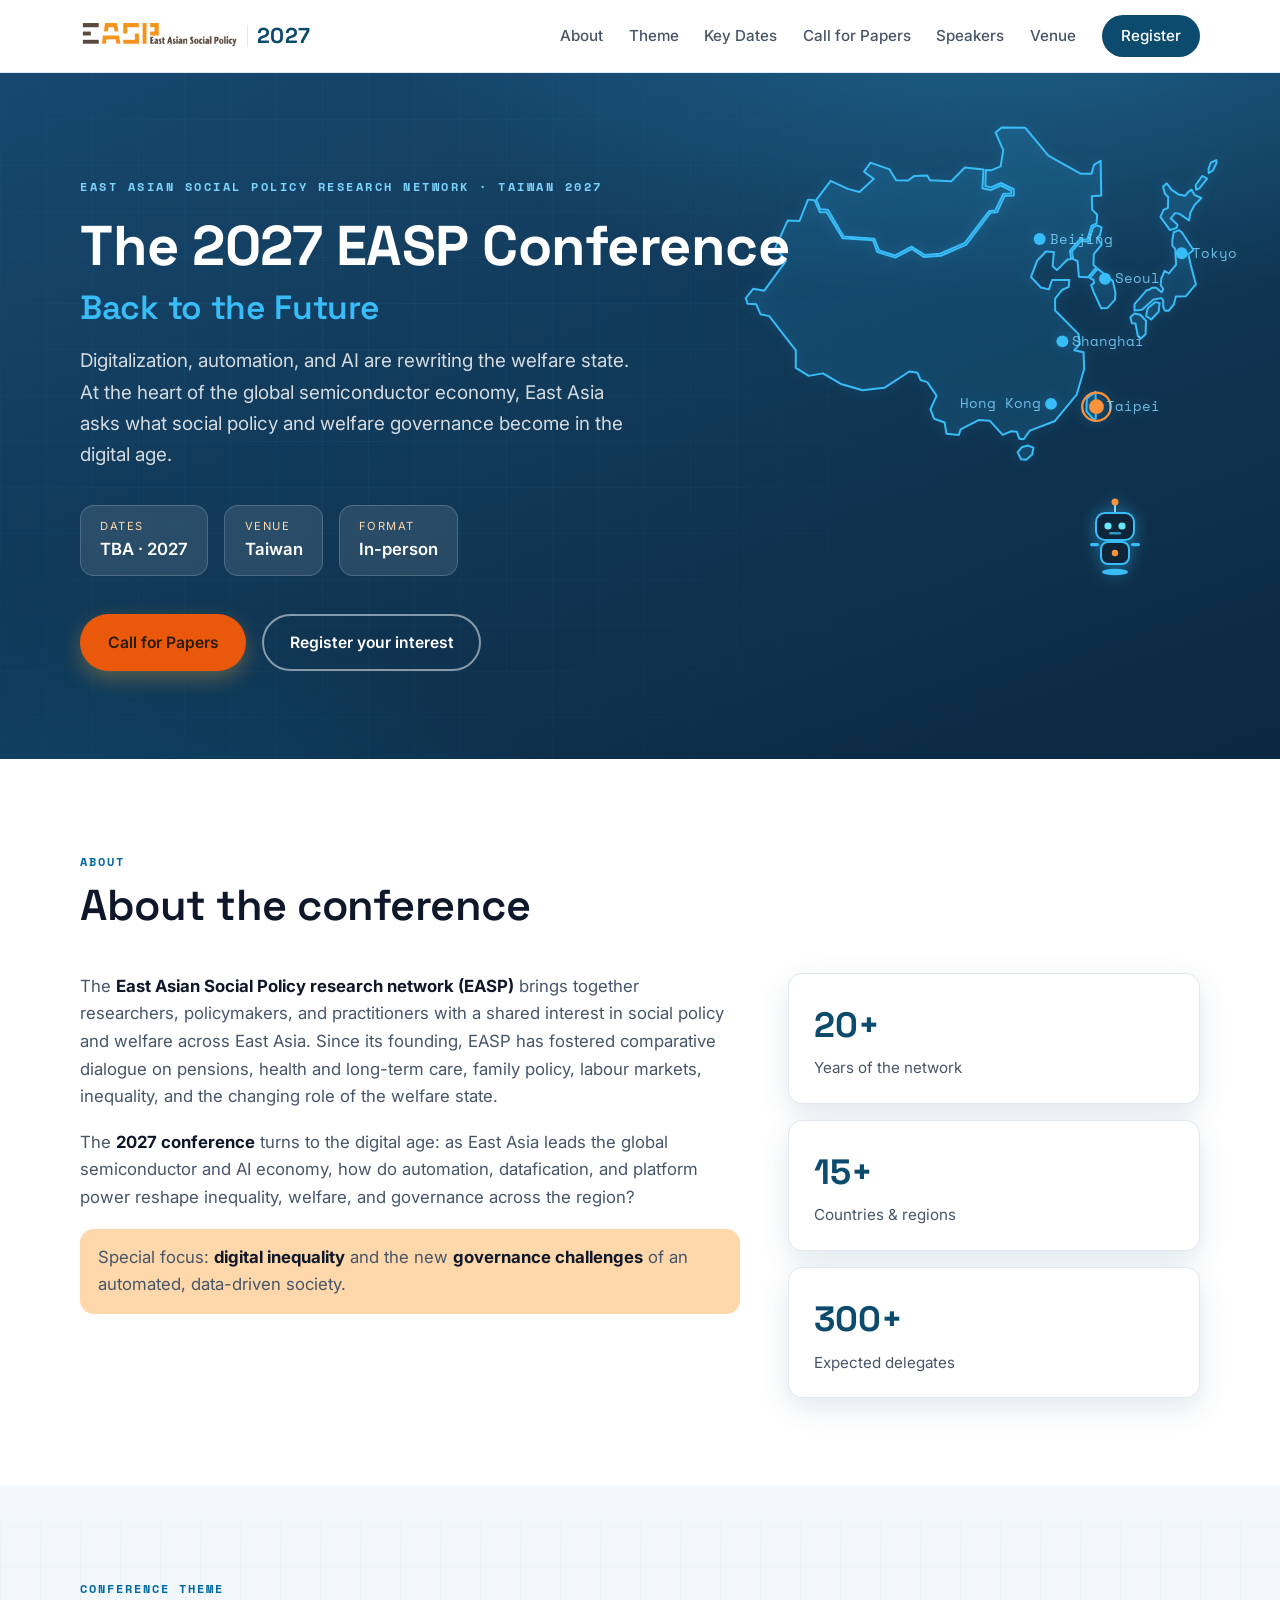
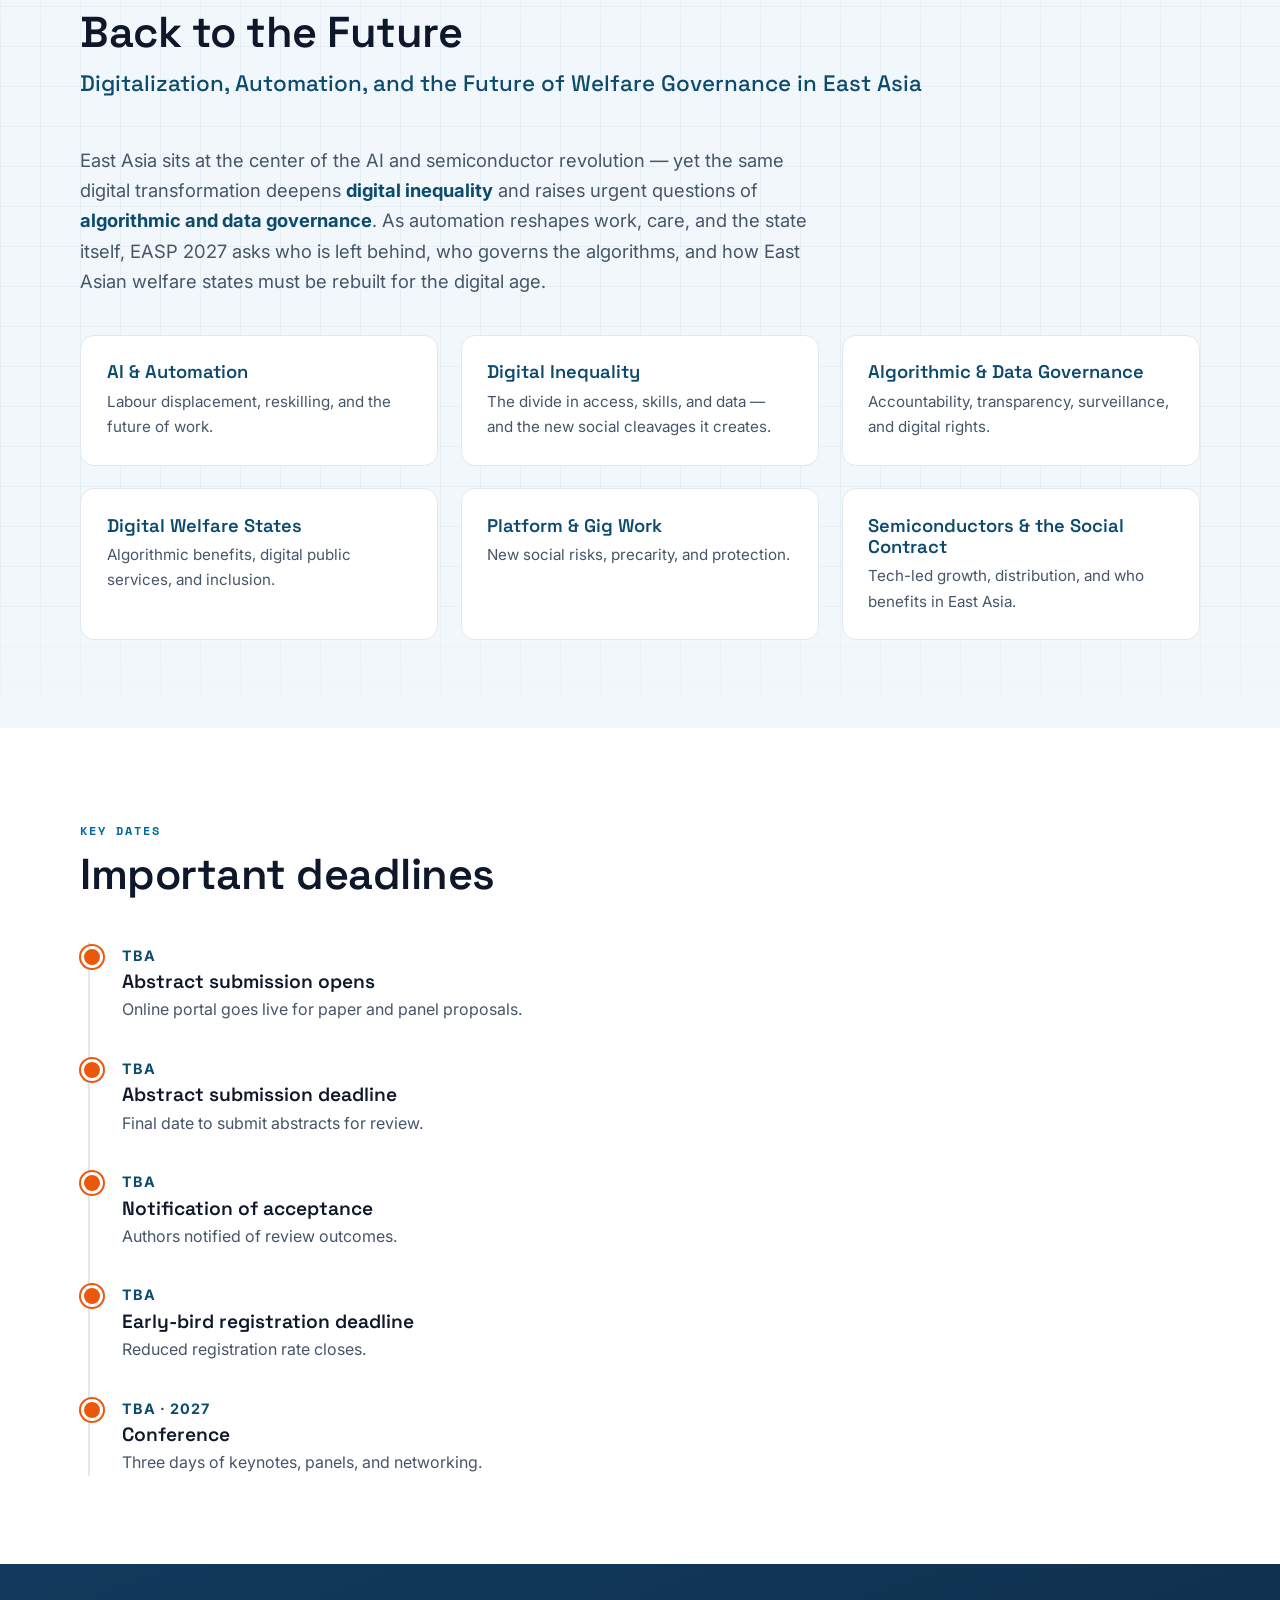
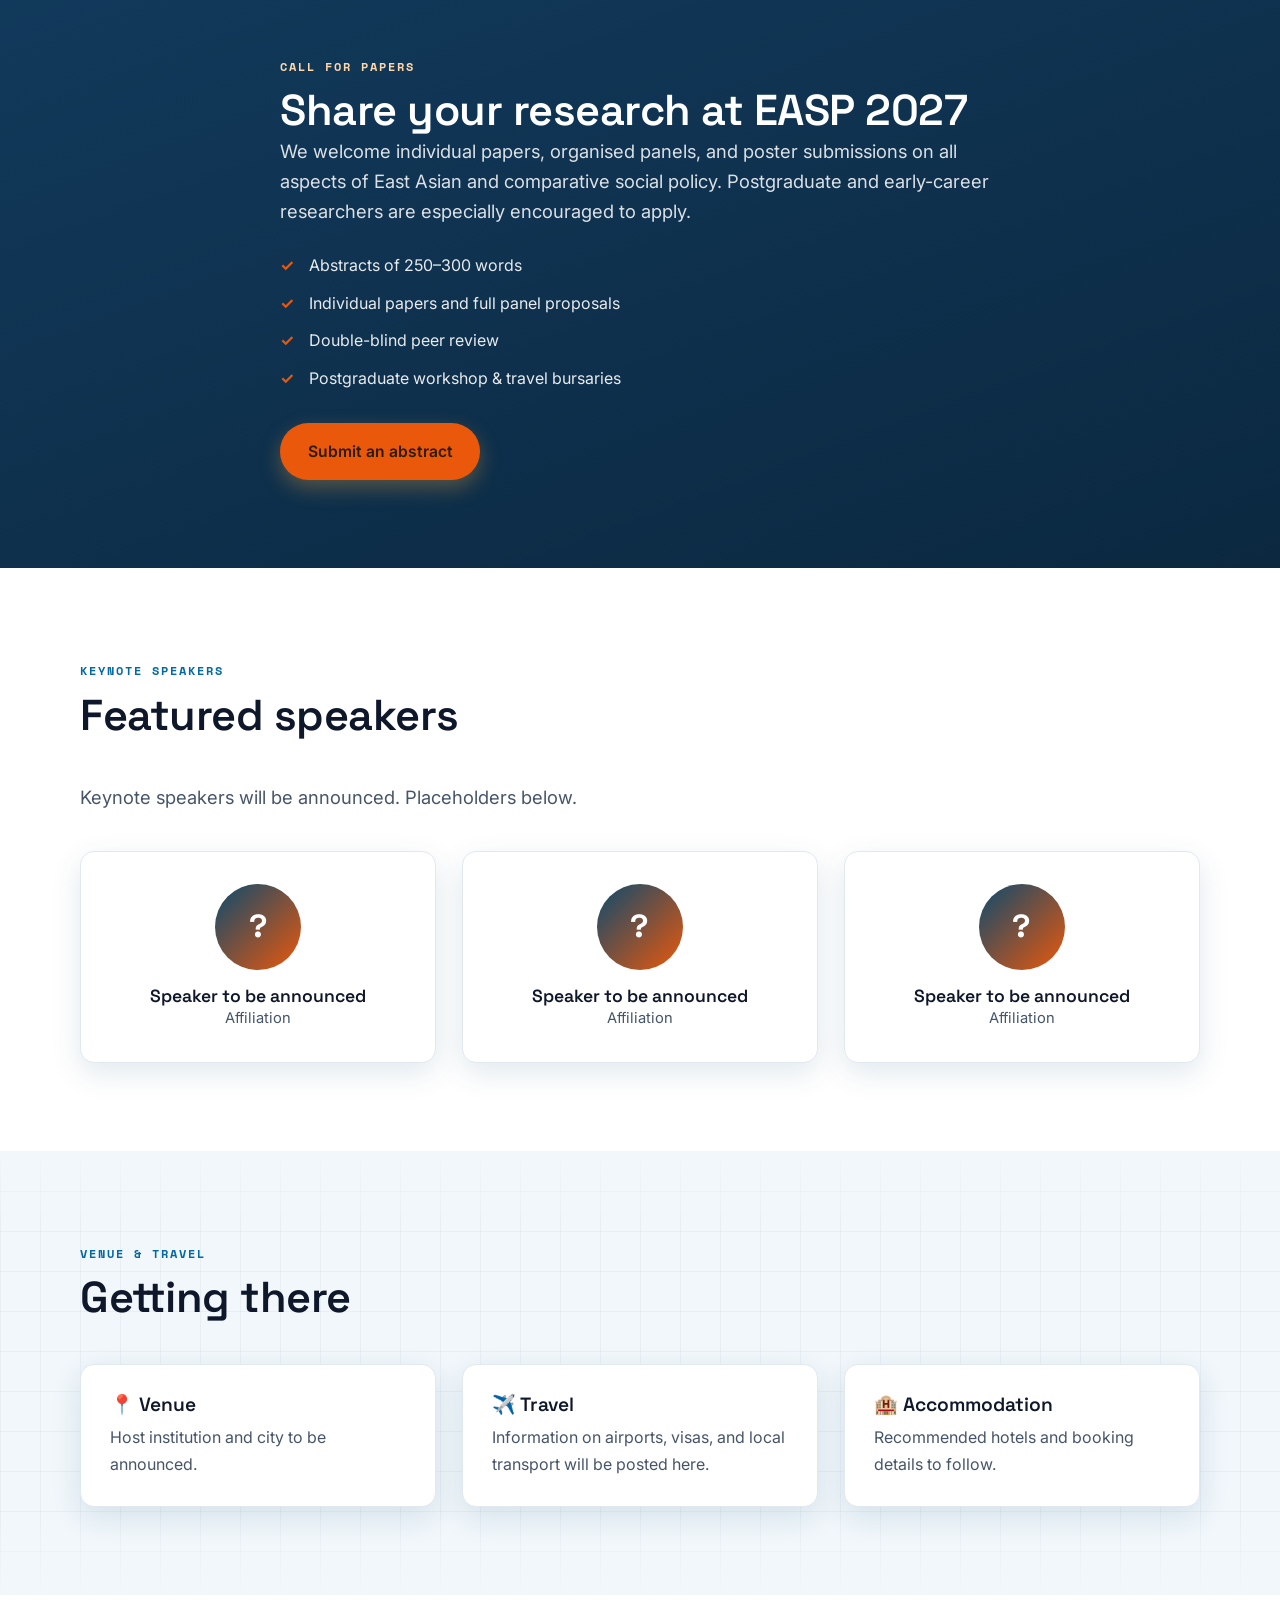
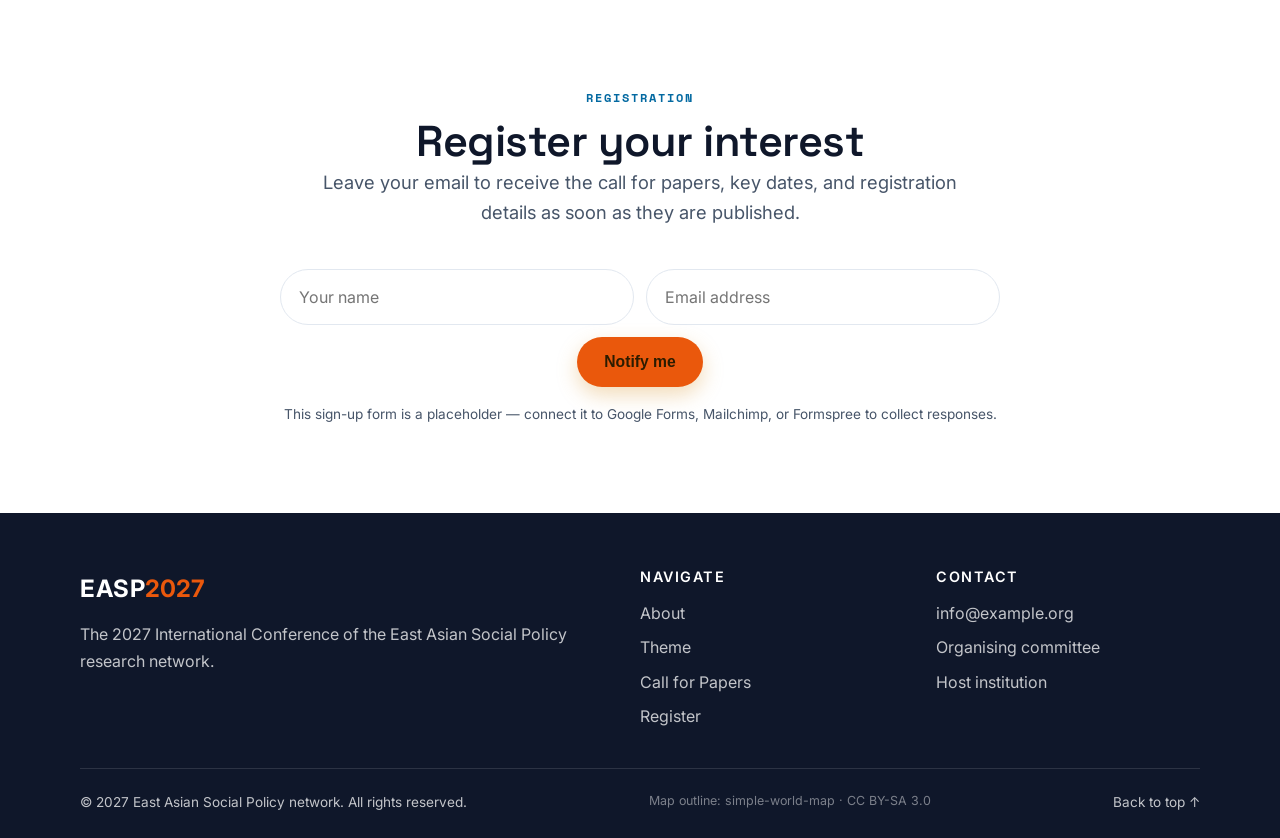
==== index.html @ c579e0d4 "Replace abstract node map with a real East Asia map outline Swap the hand-drawn constellation for an" ====
<!DOCTYPE html>
<html lang="en">
<head>
  <meta charset="UTF-8" />
  <meta name="viewport" content="width=device-width, initial-scale=1.0" />
  <title>EASP 2027 — East Asian Social Policy Network Conference</title>
  <meta name="description" content="EASP 2027, Taiwan — Back to the Future: how digitalization, automation, and AI are reshaping welfare states and welfare governance across East Asia." />

  <!-- Social preview -->
  <meta property="og:title" content="EASP 2027 — East Asian Social Policy Network Conference" />
  <meta property="og:description" content="Back to the Future — digitalization, automation, and the future of welfare governance in East Asia. The 2027 EASP Conference, Taiwan." />
  <meta property="og:type" content="website" />

  <!-- Inline SVG favicon -->
  <link rel="icon" href="data:image/svg+xml,%3Csvg xmlns='http://www.w3.org/2000/svg' viewBox='0 0 100 100'%3E%3Crect width='100' height='100' rx='20' fill='%230c4a6e'/%3E%3Ctext x='50' y='68' font-size='52' font-family='Georgia,serif' fill='white' text-anchor='middle'%3EE%3C/text%3E%3C/svg%3E" />

  <!-- Fonts -->
  <link rel="preconnect" href="https://fonts.googleapis.com" />
  <link rel="preconnect" href="https://fonts.gstatic.com" crossorigin />
  <link href="https://fonts.googleapis.com/css2?family=Space+Grotesk:wght@400;500;600;700&family=Inter:wght@400;500;600;700&family=Space+Mono:wght@400;700&display=swap" rel="stylesheet" />

  <link rel="stylesheet" href="styles.css?v=5" />
</head>
<body>
  <!-- ============ HEADER / NAV ============ -->
  <header class="site-header" id="top">
    <div class="container nav-bar">
      <a class="brand" href="#top" aria-label="EASP 2027 — home">
        <img class="brand-logo" src="assets/easp-logo.gif"
             alt="EASP — East Asian Social Policy research network" />
        <span class="brand-divider" aria-hidden="true"></span>
        <span class="brand-year">2027</span>
      </a>
      <nav class="nav-links" id="navLinks" aria-label="Primary">
        <a href="#about">About</a>
        <a href="#theme">Theme</a>
        <a href="#dates">Key Dates</a>
        <a href="#cfp">Call for Papers</a>
        <a href="#speakers">Speakers</a>
        <a href="#venue">Venue</a>
        <a href="#register" class="nav-cta">Register</a>
      </nav>
      <button class="nav-toggle" id="navToggle" aria-label="Toggle menu" aria-expanded="false">
        <span></span><span></span><span></span>
      </button>
    </div>
  </header>

  <!-- ============ HERO ============ -->
  <section class="hero">
    <div class="hero-bg" aria-hidden="true"></div>
    <div class="container hero-inner">
      <p class="hero-eyebrow">East Asian Social Policy Research Network · Taiwan 2027</p>
      <h1 class="hero-title">The 2027 EASP Conference</h1>
      <p class="hero-theme">Back to the Future</p>
      <p class="hero-sub">
        Digitalization, automation, and AI are rewriting the welfare state.
        At the heart of the global semiconductor economy, East Asia asks what
        social policy and welfare governance become in the digital age.
      </p>
      <div class="hero-meta">
        <div class="meta-chip">
          <span class="meta-label">Dates</span>
          <span class="meta-value">TBA · 2027</span>
        </div>
        <div class="meta-chip">
          <span class="meta-label">Venue</span>
          <span class="meta-value">Taiwan</span>
        </div>
        <div class="meta-chip">
          <span class="meta-label">Format</span>
          <span class="meta-value">In-person</span>
        </div>
      </div>
      <div class="hero-actions">
        <a href="#cfp" class="btn btn-primary">Call for Papers</a>
        <a href="#register" class="btn btn-ghost">Register your interest</a>
      </div>
    </div>
        <div class="hero-net" aria-hidden="true">
      <svg viewBox="566 356 190 128" preserveAspectRatio="xMidYMid meet">
        <g class="land">
          <path d="M594.498,386.128l-2.99,7.521l-4.124-0.217l-4.349,9.518l3.691,4.701l-7.606,10.504l-3.907-0.658l-2.611,3.285l0.648,1.971l3.043,0.217l1.521,3.5l3.044,0.658l9.344,12.04v6.129l4.563,2.844l4.996-0.873l6.303,3.719l7.605,2.187l3.691-0.439l4.132-0.441l8.687-5.688l2.828,0.44l1.08,2.567l2.396,0.718l3.26,4.813l-2.17,4.814l1.306,3.285l3.69,1.312l0.647,3.942l4.35,0.439l0.647-1.971l6.302-3.285l3.907,0.217l4.563,5.03l3.043-1.312l1.954,0.216l0.873,2.412l1.521,0.216l2.169-3.06l8.688-3.285l7.823-9.413l2.61-8.974l-0.217-5.912l-3.259-0.656l1.953-2.188l-0.434-3.501l-8.255-8.314v-4.157l2.386-3.062l2.388-1.098l0.216-2.412h-6.085l-1.089,3.285l-2.828-0.656l-3.475-3.718l2.17-5.688l3.043-3.285l2.827,0.217l-0.434,5.031l1.521,1.313l3.691-3.717l1.306-0.216l-0.433-2.844l3.476-4.158l2.61,0.216l1.521-4.813l1.781-0.942l0.182-3l-1.729-1.815l-0.147-4.736l3.329-0.217l-0.216-12.214l-2.334,1.4L694.267,377l-3.897-0.009l-11.298-6.354l-8.16-9.837l-8.281-0.086l-2.107,1.833l2.68,6.137l-0.935,5.758l-3.335,1.383l-1.876-0.147l-0.139,5.696l1.954,0.441l3.476-1.53l4.563,2.187v2.188l-3.26,0.216l-2.611,5.688l-2.386,0.215l-8.472,11.16l-8.902,3.941l-6.086,0.441l-4.124-2.844l-5.869,3.068l-6.302-1.971l-1.521-4.158l-10.642-0.657l-5.646-9.188h-2.386l-1.92-4.262L594.498,386.128z" />
          <path d="M671.802,472.655l-2.064,0.579l-1.487,1.833l1.236,2.411l1.814,0.163l2.066-1.832l0.492-2.411L671.802,472.655L671.802,472.655z" />
          <path d="M709.317,426.193l-1.41,1.418l0.579,1.996l1.236,0.086l0.83,4.332l0.993,1.08l1.738-1.582l0.151-4.773l-2-2.125L709.317,426.193L709.317,426.193z" />
          <path d="M716.688,422.188l-2.659,2.156l-0.591,2.719l1.812,1.25l2.625-2.75l0.37-3.062L716.688,422.188z" />
          <path d="M713.613,418.033l-4.219,4.832v2.322l2.604-0.312l4.085-3.592l2.731-0.502l0.663,0.779l0.015,2.377l0.688,1.25h1.255l1.763-2.158l0.743-2.836l3.552-0.086l3.476-4.166l-1.814-6.916l-0.83-3.664l1.815-1.496l-4.133-6.241l-0.944-0.744l-1.875,0.744l-0.481,2.584v2.083l0.994,1.167l0.328,5.498l-2.56,3.164l-1.485-0.917l-1.159,2.584l-0.251,2.412l0.909,1.418l-0.579,1.08l-1.902-1.582h-1.322l-1.157,0.666L713.613,418.033L713.613,418.033z" />
          <path d="M720.729,380.396l-1.321,1.168l0.665,2.498l1.158,1.166l-0.086,3.83l-1.487,0.578l-1.158,2.584l3.388,4.659l2.23-0.752l0.415-1.167l-2.396-2.161l1.487-1.919l1.572,0.25l3.43,2.305l0.37-2.584l1.63-2.979l2.281-2.312l-2.469-1.125l-0.944-1.801l-1.236,0.83l-1.071,1.331l-2.316-0.501l-2.396-1.582L720.729,380.396L720.729,380.396z" />
          <path d="M733.201,377.812l-2.317,3.25l0.164,1.582l1.158-0.502l2.723-3.414L733.201,377.812L733.201,377.812z" />
          <path d="M736.261,373.066l-0.829,2.248l0.086,1.496l1.409-0.918l1.322-2.662v-0.994L736.261,373.066L736.261,373.066z" />
          <path d="M696.446,410.443l5.342,4.356l0.909,4.22l-0.183,2.264l-2.61,2.939l-2.248,0.12l-2.551-5.506l-0.968-2.629l1.028-0.795l-0.242-1.099l-1.271-0.569L696.446,410.443L696.446,410.443z" />
          <path d="M687.751,407.047l1.59,0.666l0.484,5.566l3.155,0.183l2.974-3.483l-1.029-0.916l0.121-3.734l2.731-3.303l-1.392-2.506l0.908-1.039l0.501-2.592l-1.582-0.719l-1.35,0.684l-1.668,5.064l-2.697-0.232l-3.12,3.682L687.751,407.047L687.751,407.047z" />
          <path d="M695.686,453.76l-3.06,2.334l-0.163,4.494l2.646,3.078l0.656-0.58L695.686,453.76L695.686,453.76z" />
          <path d="M597.438,386.215l5.03-6.673l6.043,2.792l4.105,1.098l5.03-4.615l-3.414-2.517l2.248-3.172l6.707,2.369l2.325,3.812l4.199,0.112l2.196-1.634l4.521-0.182l0.985,1.678l7.512,0.38l4.754-4.849l6.578,0.69l-0.38,6.604l2.879,0.656l3.535-1.606l3.743,1.85l-0.088,0.935l-2.714,0.078l-2.827,5.93l-2.195,0.216l-8.54,11.16l-8.723,3.847l-5.455,0.424l-4.529-2.923l-5.791,3.095l-5.705-1.771l-1.617-4.141l-10.805-0.762l-5.532-9.377l-2.688-0.174L597.438,386.215L597.438,386.215z" />
        </g>
        <circle cx="676" cy="400" r="2.1" fill="#38bdf8" />
        <circle cx="684" cy="436" r="2.1" fill="#38bdf8" />
        <circle cx="699" cy="414" r="2.1" fill="#38bdf8" />
        <circle cx="726" cy="405" r="2.1" fill="#38bdf8" />
        <circle cx="680" cy="458" r="2.1" fill="#38bdf8" />
        <circle class="ping" cx="696" cy="459" r="5" fill="none" stroke="#fb923c" stroke-width="0.8" />
        <circle cx="696" cy="459" r="2.6" fill="#fb923c" />
        <g class="cities">
          <text x="679.5" y="401.6">Beijing</text>
          <text x="687.5" y="437.6">Shanghai</text>
          <text x="702.5" y="415.6">Seoul</text>
          <text x="729.5" y="406.6">Tokyo</text>
          <text x="676.5" y="459.6" text-anchor="end">Hong Kong</text>
          <text x="699.5" y="460.6" fill="#fb923c" fill-opacity="0.95">Taipei</text>
        </g>
      </svg>
    </div>
    <div class="robot" aria-hidden="true">
      <svg viewBox="0 0 64 80" width="64" height="80">
        <line x1="32" y1="4" x2="32" y2="15" stroke="#7dd3fc" stroke-width="2" stroke-linecap="round" />
        <circle class="beacon" cx="32" cy="4" r="3.5" fill="#fb923c" />
        <rect x="13" y="15" width="38" height="27" rx="9" fill="#0e2438" stroke="#38bdf8" stroke-width="2" />
        <circle cx="25" cy="28" r="3.6" fill="#67e8f9" />
        <circle cx="39" cy="28" r="3.6" fill="#67e8f9" />
        <rect x="26" y="34" width="12" height="2.6" rx="1.3" fill="#38bdf8" opacity=".75" />
        <rect x="7" y="45" width="9" height="3.2" rx="1.6" fill="#38bdf8" />
        <rect x="48" y="45" width="9" height="3.2" rx="1.6" fill="#38bdf8" />
        <rect x="18" y="44" width="28" height="22" rx="7" fill="#0e2438" stroke="#38bdf8" stroke-width="2" />
        <circle cx="32" cy="55" r="3.2" fill="#fb923c" />
        <ellipse class="thruster" cx="32" cy="74" rx="13" ry="3.2" fill="#38bdf8" />
      </svg>
    </div>
  </section>

  <main>
    <!-- ============ ABOUT ============ -->
    <section id="about" class="section">
      <div class="container">
        <div class="section-head">
          <span class="kicker">About</span>
          <h2>About the conference</h2>
        </div>
        <div class="about-grid">
          <div class="prose">
            <p>
              The <strong>East Asian Social Policy research network (EASP)</strong>
              brings together researchers, policymakers, and practitioners with a
              shared interest in social policy and welfare across East Asia.
              Since its founding, EASP has fostered comparative dialogue on
              pensions, health and long-term care, family policy, labour markets,
              inequality, and the changing role of the welfare state.
            </p>
            <p>
              The <strong>2027 conference</strong> turns to the digital age: as East
              Asia leads the global semiconductor and AI economy, how do automation,
              datafication, and platform power reshape inequality, welfare, and
              governance across the region?
            </p>
            <p class="note">
              Special focus: <strong>digital inequality</strong> and the new
              <strong>governance challenges</strong> of an automated, data-driven society.
            </p>
          </div>
          <div class="stats">
            <div class="stat">
              <span class="stat-num">20+</span>
              <span class="stat-label">Years of the network</span>
            </div>
            <div class="stat">
              <span class="stat-num">15+</span>
              <span class="stat-label">Countries &amp; regions</span>
            </div>
            <div class="stat">
              <span class="stat-num">300+</span>
              <span class="stat-label">Expected delegates</span>
            </div>
          </div>
        </div>
      </div>
    </section>

    <!-- ============ THEME ============ -->
    <section id="theme" class="section section-alt">
      <div class="container">
        <div class="section-head">
          <span class="kicker">Conference theme</span>
          <h2>Back to the Future</h2>
          <p class="theme-sub">Digitalization, Automation, and the Future of Welfare Governance in East Asia</p>
        </div>
        <p class="lead">
          East Asia sits at the center of the AI and semiconductor revolution — yet the
          same digital transformation deepens <strong>digital inequality</strong> and raises
          urgent questions of <strong>algorithmic and data governance</strong>. As automation
          reshapes work, care, and the state itself, EASP 2027 asks who is left behind, who
          governs the algorithms, and how East Asian welfare states must be rebuilt for the
          digital age.
        </p>
        <div class="topics">
          <div class="topic-card"><h3>AI &amp; Automation</h3><p>Labour displacement, reskilling, and the future of work.</p></div>
          <div class="topic-card"><h3>Digital Inequality</h3><p>The divide in access, skills, and data — and the new social cleavages it creates.</p></div>
          <div class="topic-card"><h3>Algorithmic &amp; Data Governance</h3><p>Accountability, transparency, surveillance, and digital rights.</p></div>
          <div class="topic-card"><h3>Digital Welfare States</h3><p>Algorithmic benefits, digital public services, and inclusion.</p></div>
          <div class="topic-card"><h3>Platform &amp; Gig Work</h3><p>New social risks, precarity, and protection.</p></div>
          <div class="topic-card"><h3>Semiconductors &amp; the Social Contract</h3><p>Tech-led growth, distribution, and who benefits in East Asia.</p></div>
        </div>
      </div>
    </section>

    <!-- ============ KEY DATES ============ -->
    <section id="dates" class="section">
      <div class="container">
        <div class="section-head">
          <span class="kicker">Key dates</span>
          <h2>Important deadlines</h2>
        </div>
        <ol class="timeline">
          <li>
            <span class="tl-date">TBA</span>
            <div class="tl-body"><h3>Abstract submission opens</h3><p>Online portal goes live for paper and panel proposals.</p></div>
          </li>
          <li>
            <span class="tl-date">TBA</span>
            <div class="tl-body"><h3>Abstract submission deadline</h3><p>Final date to submit abstracts for review.</p></div>
          </li>
          <li>
            <span class="tl-date">TBA</span>
            <div class="tl-body"><h3>Notification of acceptance</h3><p>Authors notified of review outcomes.</p></div>
          </li>
          <li>
            <span class="tl-date">TBA</span>
            <div class="tl-body"><h3>Early-bird registration deadline</h3><p>Reduced registration rate closes.</p></div>
          </li>
          <li>
            <span class="tl-date">TBA · 2027</span>
            <div class="tl-body"><h3>Conference</h3><p>Three days of keynotes, panels, and networking.</p></div>
          </li>
        </ol>
      </div>
    </section>

    <!-- ============ CALL FOR PAPERS ============ -->
    <section id="cfp" class="section section-dark">
      <div class="container cfp-inner">
        <div>
          <span class="kicker kicker-light">Call for papers</span>
          <h2>Share your research at EASP 2027</h2>
          <p class="lead lead-light">
            We welcome individual papers, organised panels, and poster
            submissions on all aspects of East Asian and comparative social
            policy. Postgraduate and early-career researchers are especially
            encouraged to apply.
          </p>
          <ul class="cfp-list">
            <li>Abstracts of 250–300 words</li>
            <li>Individual papers and full panel proposals</li>
            <li>Double-blind peer review</li>
            <li>Postgraduate workshop &amp; travel bursaries</li>
          </ul>
          <a href="#register" class="btn btn-primary">Submit an abstract</a>
        </div>
      </div>
    </section>

    <!-- ============ SPEAKERS ============ -->
    <section id="speakers" class="section">
      <div class="container">
        <div class="section-head">
          <span class="kicker">Keynote speakers</span>
          <h2>Featured speakers</h2>
        </div>
        <p class="lead">Keynote speakers will be announced. Placeholders below.</p>
        <div class="speakers-grid">
          <figure class="speaker"><div class="avatar">?</div><figcaption><h3>Speaker to be announced</h3><p>Affiliation</p></figcaption></figure>
          <figure class="speaker"><div class="avatar">?</div><figcaption><h3>Speaker to be announced</h3><p>Affiliation</p></figcaption></figure>
          <figure class="speaker"><div class="avatar">?</div><figcaption><h3>Speaker to be announced</h3><p>Affiliation</p></figcaption></figure>
        </div>
      </div>
    </section>

    <!-- ============ VENUE ============ -->
    <section id="venue" class="section section-alt">
      <div class="container">
        <div class="section-head">
          <span class="kicker">Venue &amp; travel</span>
          <h2>Getting there</h2>
        </div>
        <div class="venue-grid">
          <div class="venue-card"><h3>📍 Venue</h3><p>Host institution and city to be announced.</p></div>
          <div class="venue-card"><h3>✈️ Travel</h3><p>Information on airports, visas, and local transport will be posted here.</p></div>
          <div class="venue-card"><h3>🏨 Accommodation</h3><p>Recommended hotels and booking details to follow.</p></div>
        </div>
      </div>
    </section>

    <!-- ============ REGISTER ============ -->
    <section id="register" class="section">
      <div class="container register-inner">
        <div class="section-head center">
          <span class="kicker">Registration</span>
          <h2>Register your interest</h2>
          <p class="lead">
            Leave your email to receive the call for papers, key dates, and
            registration details as soon as they are published.
          </p>
        </div>
        <!-- NOTE: This form is a placeholder. Connect it to a service such as
             Google Forms, Mailchimp, or Formspree to actually collect emails. -->
        <form class="signup" onsubmit="return false;">
          <input type="text" placeholder="Your name" aria-label="Your name" />
          <input type="email" placeholder="Email address" aria-label="Email address" required />
          <button type="submit" class="btn btn-primary">Notify me</button>
        </form>
        <p class="form-note">This sign-up form is a placeholder — connect it to Google Forms, Mailchimp, or Formspree to collect responses.</p>
      </div>
    </section>
  </main>

  <!-- ============ FOOTER ============ -->
  <footer class="site-footer" id="contact">
    <div class="container footer-grid">
      <div>
        <div class="footer-brand"><span class="brand-mark">EASP</span><span class="brand-year">2027</span></div>
        <p>The 2027 International Conference of the East Asian Social Policy research network.</p>
      </div>
      <div>
        <h4>Navigate</h4>
        <ul>
          <li><a href="#about">About</a></li>
          <li><a href="#theme">Theme</a></li>
          <li><a href="#cfp">Call for Papers</a></li>
          <li><a href="#register">Register</a></li>
        </ul>
      </div>
      <div>
        <h4>Contact</h4>
        <ul>
          <li><a href="mailto:info@example.org">info@example.org</a></li>
          <li>Organising committee</li>
          <li>Host institution</li>
        </ul>
      </div>
    </div>
    <div class="container footer-bottom">
      <p>© 2027 East Asian Social Policy network. All rights reserved.</p>
      <p class="map-credit">Map outline: <a href="https://github.com/flekschas/simple-world-map" target="_blank" rel="noopener">simple-world-map</a> · CC BY-SA 3.0</p>
      <p><a href="#top">Back to top ↑</a></p>
    </div>
  </footer>

  <script src="script.js?v=5"></script>
</body>
</html>
---- styles.css ----
/* ===========================================================
   EASP 2027 — conference site styles
   Palette: deep ocean blue + warm gold accent
   =========================================================== */

:root {
  --navy: #0c4a6e;
  --navy-deep: #082f49;
  --sky: #0369a1;
  --cyan: #38bdf8;
  --ink: #0f172a;
  --slate: #475569;
  --gold: #ea580c;
  --gold-soft: #fed7aa;
  --paper: #ffffff;
  --mist: #f1f7fb;
  --line: #e2e8f0;
  --radius: 14px;
  --shadow: 0 10px 30px rgba(12, 74, 110, 0.12);
  --shadow-lg: 0 24px 60px rgba(12, 74, 110, 0.20);
  --maxw: 1120px;
  --serif: "Space Grotesk", "Inter", -apple-system, sans-serif;
  --sans: "Inter", -apple-system, BlinkMacSystemFont, "Segoe UI", sans-serif;
  --mono: "Space Mono", ui-monospace, SFMono-Regular, Menlo, monospace;
}

* { box-sizing: border-box; margin: 0; padding: 0; }

html { scroll-behavior: smooth; scroll-padding-top: 84px; }

body {
  font-family: var(--sans);
  color: var(--ink);
  background: var(--paper);
  line-height: 1.65;
  -webkit-font-smoothing: antialiased;
}

.container { width: min(var(--maxw), 92%); margin-inline: auto; }

h1, h2, h3, h4 { font-family: var(--serif); line-height: 1.15; font-weight: 600; }

a { color: var(--navy); text-decoration: none; }

/* ---------- Buttons ---------- */
.btn {
  display: inline-block;
  padding: 0.85rem 1.6rem;
  border-radius: 999px;
  font-weight: 600;
  font-size: 0.98rem;
  cursor: pointer;
  border: 2px solid transparent;
  transition: transform .15s ease, box-shadow .15s ease, background .2s ease;
}
.btn:hover { transform: translateY(-2px); }
.btn-primary { background: var(--gold); color: #2c1c00; box-shadow: 0 8px 20px rgba(217,155,58,.35); }
.btn-primary:hover { box-shadow: 0 12px 26px rgba(217,155,58,.45); }
.btn-ghost { background: transparent; color: #fff; border-color: rgba(255,255,255,.5); }
.btn-ghost:hover { background: rgba(255,255,255,.12); }

/* ---------- Header / nav ---------- */
.site-header {
  position: sticky; top: 0; z-index: 50;
  background: rgba(255,255,255,.85);
  backdrop-filter: saturate(180%) blur(12px);
  border-bottom: 1px solid var(--line);
}
.nav-bar { display: flex; align-items: center; justify-content: space-between; height: 72px; }
.brand { display: flex; align-items: center; gap: .55rem; font-family: var(--serif); }
.brand-logo { height: 34px; width: auto; display: block; }
.brand-divider { width: 1px; height: 22px; background: var(--line); }
.brand .brand-year { font-size: 1.35rem; font-weight: 700; color: var(--navy); letter-spacing: .5px; }
.brand-mark { font-size: 1.5rem; font-weight: 700; color: var(--navy); letter-spacing: .5px; }
.brand-year { font-size: 1.5rem; font-weight: 700; color: var(--gold); }
.nav-links { display: flex; align-items: center; gap: 1.6rem; }
.nav-links a { color: var(--slate); font-weight: 500; font-size: .95rem; transition: color .2s; }
.nav-links a:hover { color: var(--navy); }
.nav-cta {
  background: var(--navy); color: #fff !important; padding: .55rem 1.2rem; border-radius: 999px;
}
.nav-cta:hover { background: var(--navy-deep); }
.nav-toggle { display: none; flex-direction: column; gap: 5px; background: none; border: 0; cursor: pointer; padding: 8px; }
.nav-toggle span { width: 24px; height: 2px; background: var(--ink); border-radius: 2px; transition: .3s; }

/* ---------- Hero ---------- */
.hero { position: relative; color: #fff; overflow: hidden; padding: 6.5rem 0 5.5rem; }
.hero-bg {
  position: absolute; inset: 0; z-index: -1;
  background:
    radial-gradient(1100px 520px at 80% -12%, rgba(56,189,248,.28), transparent 60%),
    radial-gradient(820px 460px at 6% 116%, rgba(14,165,233,.16), transparent 60%),
    linear-gradient(160deg, #17486e 0%, #103654 55%, #0b2840 100%);
}
.hero-bg::after {
  content: ""; position: absolute; inset: 0;
  background-image:
    linear-gradient(rgba(56,189,248,.07) 1px, transparent 1px),
    linear-gradient(90deg, rgba(56,189,248,.07) 1px, transparent 1px);
  background-size: 46px 46px; opacity: .85;
  -webkit-mask-image: radial-gradient(circle at 28% 40%, #000 0%, transparent 78%);
  mask-image: radial-gradient(circle at 28% 40%, #000 0%, transparent 78%);
}
.hero-eyebrow { font-family: var(--mono); text-transform: uppercase; letter-spacing: 2.5px; font-size: .78rem; font-weight: 600; color: #7dd3fc; margin-bottom: 1rem; }
.hero-title { font-size: clamp(1.9rem, 4.6vw, 3.5rem); font-weight: 700; letter-spacing: -.5px; white-space: nowrap; }
.hero-theme { font-family: var(--serif); font-size: clamp(1.35rem, 3vw, 2.1rem); font-weight: 600; line-height: 1.15; letter-spacing: -.3px; color: #38bdf8; margin-top: .7rem; }
.hero-sub { max-width: 46ch; font-size: clamp(1rem, 2.1vw, 1.18rem); color: rgba(255,255,255,.82); margin: 1.1rem 0 2.2rem; }
.hero-meta { display: flex; flex-wrap: wrap; gap: 1rem; margin-bottom: 2.4rem; }
.meta-chip {
  display: flex; flex-direction: column; padding: .7rem 1.2rem;
  background: rgba(255,255,255,.10); border: 1px solid rgba(255,255,255,.18);
  border-radius: var(--radius); backdrop-filter: blur(6px);
}
.meta-label { font-size: .7rem; text-transform: uppercase; letter-spacing: 1.5px; color: var(--gold-soft); }
.meta-value { font-weight: 600; font-size: 1.05rem; }
.hero-actions { display: flex; flex-wrap: wrap; gap: 1rem; }

/* ---------- Roaming robot (decorative, never blocks text) ---------- */
.hero-inner { position: relative; z-index: 2; }
.robot {
  position: absolute; top: 62%; right: 11%;
  width: 56px; z-index: 1; pointer-events: none;
  filter: drop-shadow(0 0 8px rgba(56,189,248,.45));
  animation: robot-patrol 12s ease-in-out infinite;
}
.robot svg { display: block; animation: robot-bob 1.8s ease-in-out infinite; }
.robot .beacon { animation: robot-blink 1.3s steps(1, end) infinite; }
.robot .thruster { animation: robot-thrust 1.8s ease-in-out infinite; transform-origin: center; }
@keyframes robot-patrol {
  0%, 100% { transform: translateX(0) scaleX(1); }
  46%      { transform: translateX(-170px) scaleX(1); }
  50%      { transform: translateX(-170px) scaleX(-1); }
  96%      { transform: translateX(0) scaleX(-1); }
}
@keyframes robot-bob { 0%, 100% { transform: translateY(0); } 50% { transform: translateY(-7px); } }
@keyframes robot-blink { 0%, 78% { opacity: 1; } 86%, 100% { opacity: .22; } }
@keyframes robot-thrust { 0%, 100% { opacity: .18; } 50% { opacity: .45; } }
/* East Asia network constellation (decorative) */
.hero-net { position: absolute; top: 6%; right: 1%; width: min(48%, 540px); z-index: 1; pointer-events: none; }
.hero-net svg { width: 100%; height: auto; display: block; filter: drop-shadow(0 0 6px rgba(56,189,248,.25)); }
.hero-net .land path { fill: rgba(56,189,248,.10); stroke: #38bdf8; stroke-width: 0.7; stroke-linejoin: round; }
.hero-net text { font-family: var(--mono); font-size: 5px; fill: #7dd3fc; fill-opacity: .85; }
.hero-net .ping { transform-box: fill-box; transform-origin: center; animation: net-ping 2.6s ease-out infinite; }
@keyframes net-shimmer { 0%, 100% { opacity: .55; } 50% { opacity: 1; } }
@keyframes net-ping { 0% { transform: scale(1); opacity: .7; } 70% { transform: scale(1.9); opacity: 0; } 100% { opacity: 0; } }
@media (prefers-reduced-motion: reduce) {
  .robot, .robot svg, .robot .beacon, .robot .thruster,
  .hero-net .ping { animation: none; }
}

/* ---------- Sections ---------- */
.section { padding: 5.5rem 0; }
.section-alt { background: var(--mist); position: relative; isolation: isolate; }
.section-alt::before {
  content: ""; position: absolute; inset: 0; z-index: -1; pointer-events: none;
  background-image:
    linear-gradient(rgba(12,74,110,.045) 1px, transparent 1px),
    linear-gradient(90deg, rgba(12,74,110,.045) 1px, transparent 1px);
  background-size: 40px 40px;
  -webkit-mask-image: linear-gradient(180deg, transparent, #000 18%, #000 82%, transparent);
  mask-image: linear-gradient(180deg, transparent, #000 18%, #000 82%, transparent);
}
.section-head { margin-bottom: 2.6rem; }
.section-head.center { text-align: center; max-width: 640px; margin-inline: auto; }
.kicker { display: inline-block; font-family: var(--mono); text-transform: uppercase; letter-spacing: 2px; font-size: .74rem; font-weight: 700; color: var(--sky); margin-bottom: .6rem; }
.kicker-light { color: var(--gold-soft); }
.section h2 { font-size: clamp(1.8rem, 4vw, 2.7rem); color: var(--ink); letter-spacing: -.5px; }
.theme-sub { font-family: var(--serif); font-size: clamp(1.05rem, 2.2vw, 1.4rem); font-weight: 500; color: var(--navy); margin-top: .5rem; }
.section-dark h2 { color: #fff; }
.lead { font-size: 1.15rem; color: var(--slate); max-width: 62ch; }
.lead strong { color: var(--navy); font-weight: 700; }
.lead-light { color: rgba(255,255,255,.85); }

/* ---------- About ---------- */
.about-grid { display: grid; grid-template-columns: 1.6fr 1fr; gap: 3rem; align-items: start; }
.prose p { margin-bottom: 1.1rem; color: var(--slate); font-size: 1.05rem; }
.prose strong { color: var(--ink); }
.note { background: var(--gold-soft); color: #6b4a12; padding: .9rem 1.1rem; border-radius: var(--radius); font-size: .95rem; }
.stats { display: grid; gap: 1rem; }
.stat { background: var(--paper); border: 1px solid var(--line); border-radius: var(--radius); padding: 1.4rem 1.6rem; box-shadow: var(--shadow); }
.stat-num { display: block; font-family: var(--serif); font-size: 2.2rem; font-weight: 700; color: var(--navy); }
.stat-label { color: var(--slate); font-size: .95rem; }

/* ---------- Topics ---------- */
.topics { display: grid; grid-template-columns: repeat(3, 1fr); gap: 1.4rem; margin-top: 2.4rem; }
.topic-card { position: relative; overflow: hidden; background: var(--paper); border: 1px solid var(--line); border-radius: var(--radius); padding: 1.6rem; transition: transform .2s, box-shadow .2s, border-color .2s; }
.topic-card::before { content: ""; position: absolute; top: 0; left: 0; right: 0; height: 2px; background: linear-gradient(90deg, var(--cyan), transparent 70%); opacity: 0; transition: opacity .2s; }
.topic-card:hover::before { opacity: 1; }
.topic-card:hover { transform: translateY(-4px); box-shadow: 0 12px 30px rgba(56,189,248,.16); border-color: rgba(56,189,248,.45); }
.topic-card h3 { font-size: 1.15rem; color: var(--navy); margin-bottom: .4rem; }
.topic-card p { color: var(--slate); font-size: .95rem; }

/* ---------- Timeline ---------- */
.timeline { list-style: none; max-width: 760px; border-left: 2px solid var(--line); margin-left: 8px; }
.timeline li { position: relative; padding: 0 0 2rem 2rem; }
.timeline li::before { content: ""; position: absolute; left: -9px; top: 4px; width: 16px; height: 16px; border-radius: 50%; background: var(--gold); border: 3px solid #fff; box-shadow: 0 0 0 2px var(--gold); }
.timeline li:last-child { padding-bottom: 0; }
.tl-date { display: inline-block; font-weight: 700; color: var(--navy); font-size: .9rem; text-transform: uppercase; letter-spacing: 1px; }
.tl-body h3 { font-size: 1.2rem; margin: .2rem 0 .2rem; }
.tl-body p { color: var(--slate); }

/* ---------- CFP (dark) ---------- */
.section-dark { background: linear-gradient(160deg, #123a5c, #0b2840); color: #fff; }
.cfp-inner { max-width: 720px; }
.cfp-list { list-style: none; margin: 1.6rem 0 2rem; display: grid; gap: .7rem; }
.cfp-list li { padding-left: 1.8rem; position: relative; color: rgba(255,255,255,.9); }
.cfp-list li::before { content: "✓"; position: absolute; left: 0; color: var(--gold); font-weight: 700; }

/* ---------- Speakers ---------- */
.speakers-grid { display: grid; grid-template-columns: repeat(3, 1fr); gap: 1.6rem; margin-top: 2.4rem; }
.speaker { background: var(--paper); border: 1px solid var(--line); border-radius: var(--radius); padding: 2rem; text-align: center; box-shadow: var(--shadow); }
.avatar { width: 86px; height: 86px; border-radius: 50%; margin: 0 auto 1rem; display: grid; place-items: center; font-family: var(--serif); font-size: 2rem; font-weight: 700; color: #fff; background: linear-gradient(135deg, var(--navy), var(--gold)); }
.speaker h3 { font-size: 1.1rem; }
.speaker p { color: var(--slate); font-size: .92rem; }

/* ---------- Venue ---------- */
.venue-grid { display: grid; grid-template-columns: repeat(3, 1fr); gap: 1.6rem; }
.venue-card { background: var(--paper); border: 1px solid var(--line); border-radius: var(--radius); padding: 1.8rem; box-shadow: var(--shadow); }
.venue-card h3 { font-size: 1.2rem; margin-bottom: .5rem; }
.venue-card p { color: var(--slate); }

/* ---------- Register ---------- */
.register-inner { max-width: 720px; margin-inline: auto; }
.signup { display: flex; flex-wrap: wrap; gap: .8rem; justify-content: center; margin-top: 1rem; }
.signup input { flex: 1 1 220px; padding: .85rem 1.1rem; border: 1px solid var(--line); border-radius: 999px; font: inherit; }
.signup input:focus { outline: 2px solid var(--gold); border-color: transparent; }
.form-note { text-align: center; color: var(--slate); font-size: .85rem; margin-top: 1rem; }

/* ---------- Footer ---------- */
.site-footer { background: var(--ink); color: rgba(255,255,255,.75); padding: 3.5rem 0 1.5rem; }
.footer-grid { display: grid; grid-template-columns: 2fr 1fr 1fr; gap: 2rem; padding-bottom: 2.4rem; border-bottom: 1px solid rgba(255,255,255,.12); }
.footer-brand { margin-bottom: .8rem; }
.footer-brand .brand-mark { color: #fff; }
.site-footer h4 { color: #fff; margin-bottom: .9rem; font-family: var(--sans); font-size: .9rem; text-transform: uppercase; letter-spacing: 1.5px; }
.site-footer ul { list-style: none; display: grid; gap: .5rem; }
.site-footer a { color: rgba(255,255,255,.75); }
.site-footer a:hover { color: var(--gold); }
.footer-bottom { display: flex; justify-content: space-between; flex-wrap: wrap; gap: .5rem; padding-top: 1.4rem; font-size: .85rem; }
.map-credit { font-size: .78rem; opacity: .6; }

/* ---------- Reveal animation ---------- */
.section, .topic-card, .speaker, .venue-card { opacity: 1; }
[data-reveal] { opacity: 0; transform: translateY(24px); transition: opacity .6s ease, transform .6s ease; }
[data-reveal].in { opacity: 1; transform: none; }

/* ---------- Responsive ---------- */
@media (max-width: 860px) {
  .nav-links {
    position: fixed; inset: 72px 0 auto 0; flex-direction: column; gap: 0;
    background: #fff; border-bottom: 1px solid var(--line);
    padding: 1rem 6%; transform: translateY(-150%); transition: transform .3s ease;
  }
  .nav-links.open { transform: translateY(0); }
  .nav-links a { padding: .8rem 0; width: 100%; border-bottom: 1px solid var(--line); }
  .nav-cta { text-align: center; }
  .nav-toggle { display: flex; }
  .brand-logo { height: 30px; }
  .hero-title { white-space: normal; }
  .robot { display: none; }
  .hero-net { position: static; right: auto; top: auto; width: min(90%, 360px); margin: 2.5rem auto 0; }
  .about-grid, .topics, .speakers-grid, .venue-grid, .footer-grid { grid-template-columns: 1fr; }
  .topics, .speakers-grid, .venue-grid { gap: 1rem; }
}
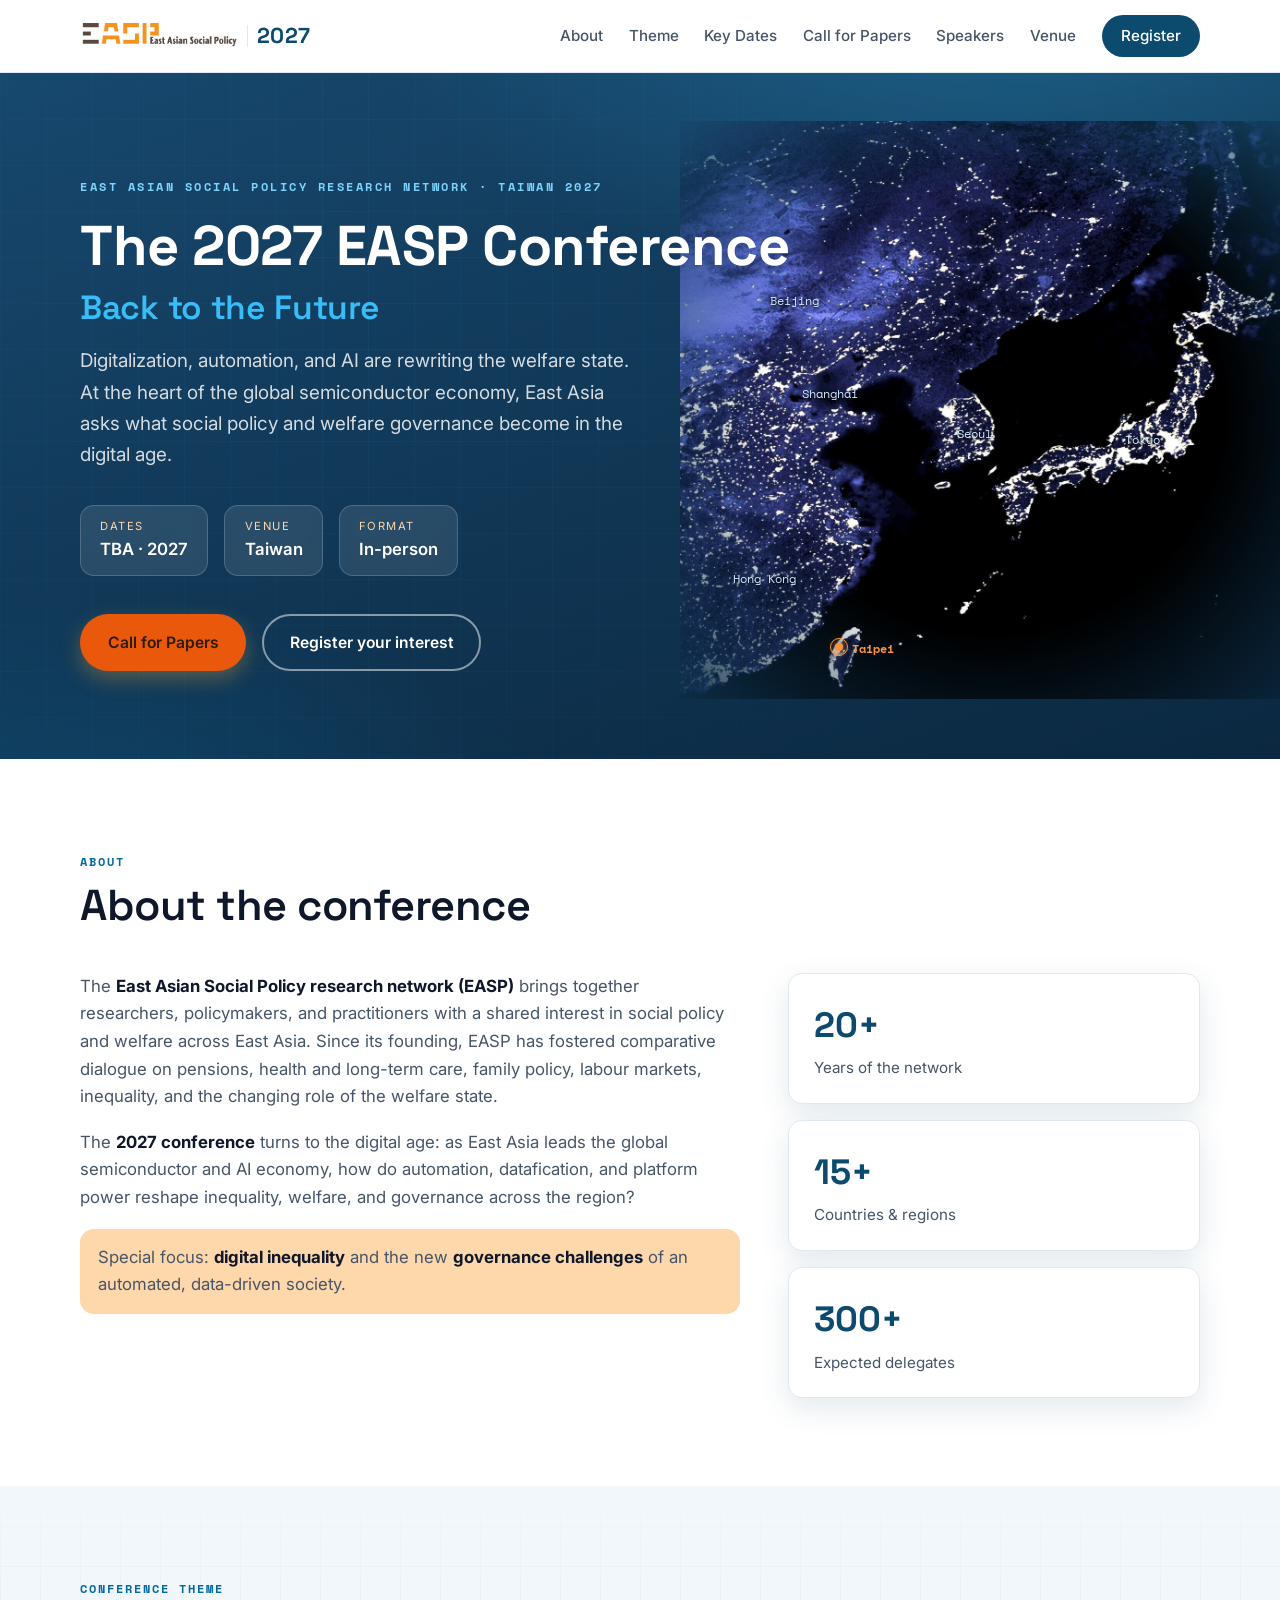
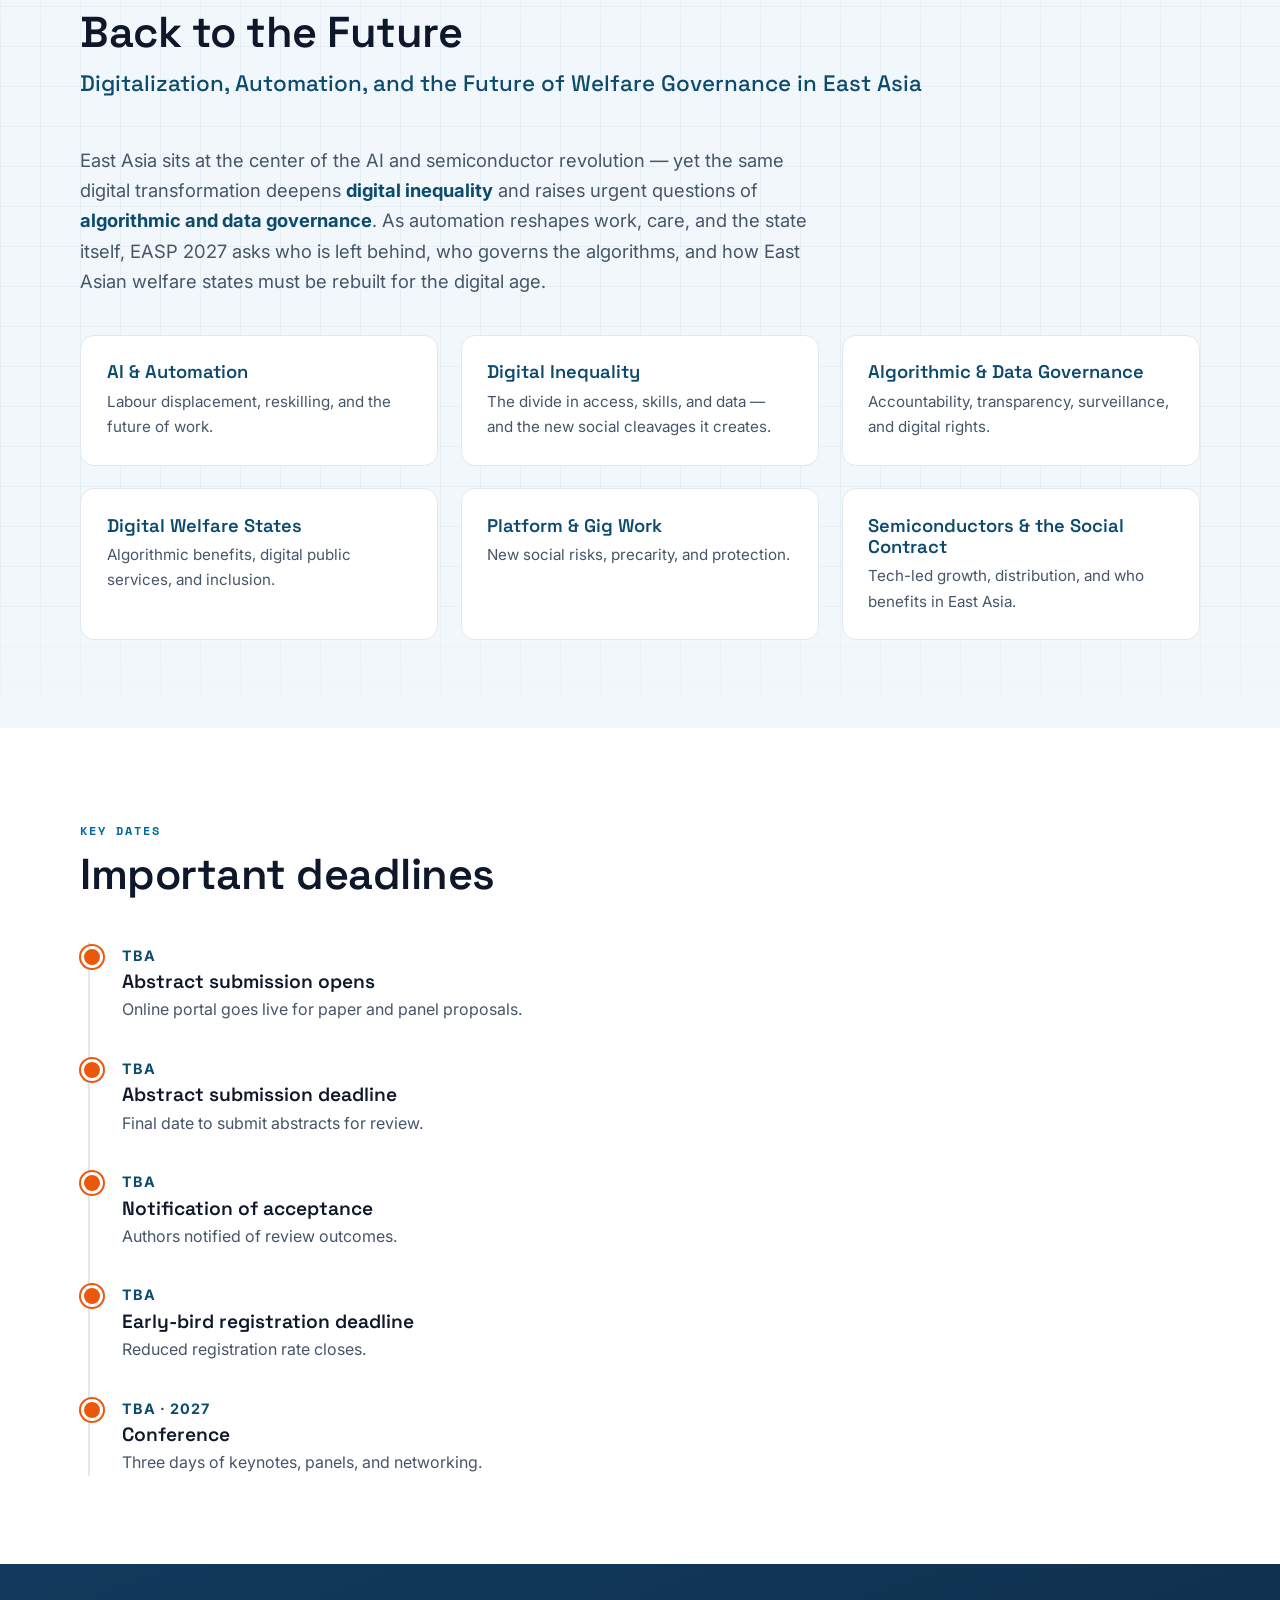
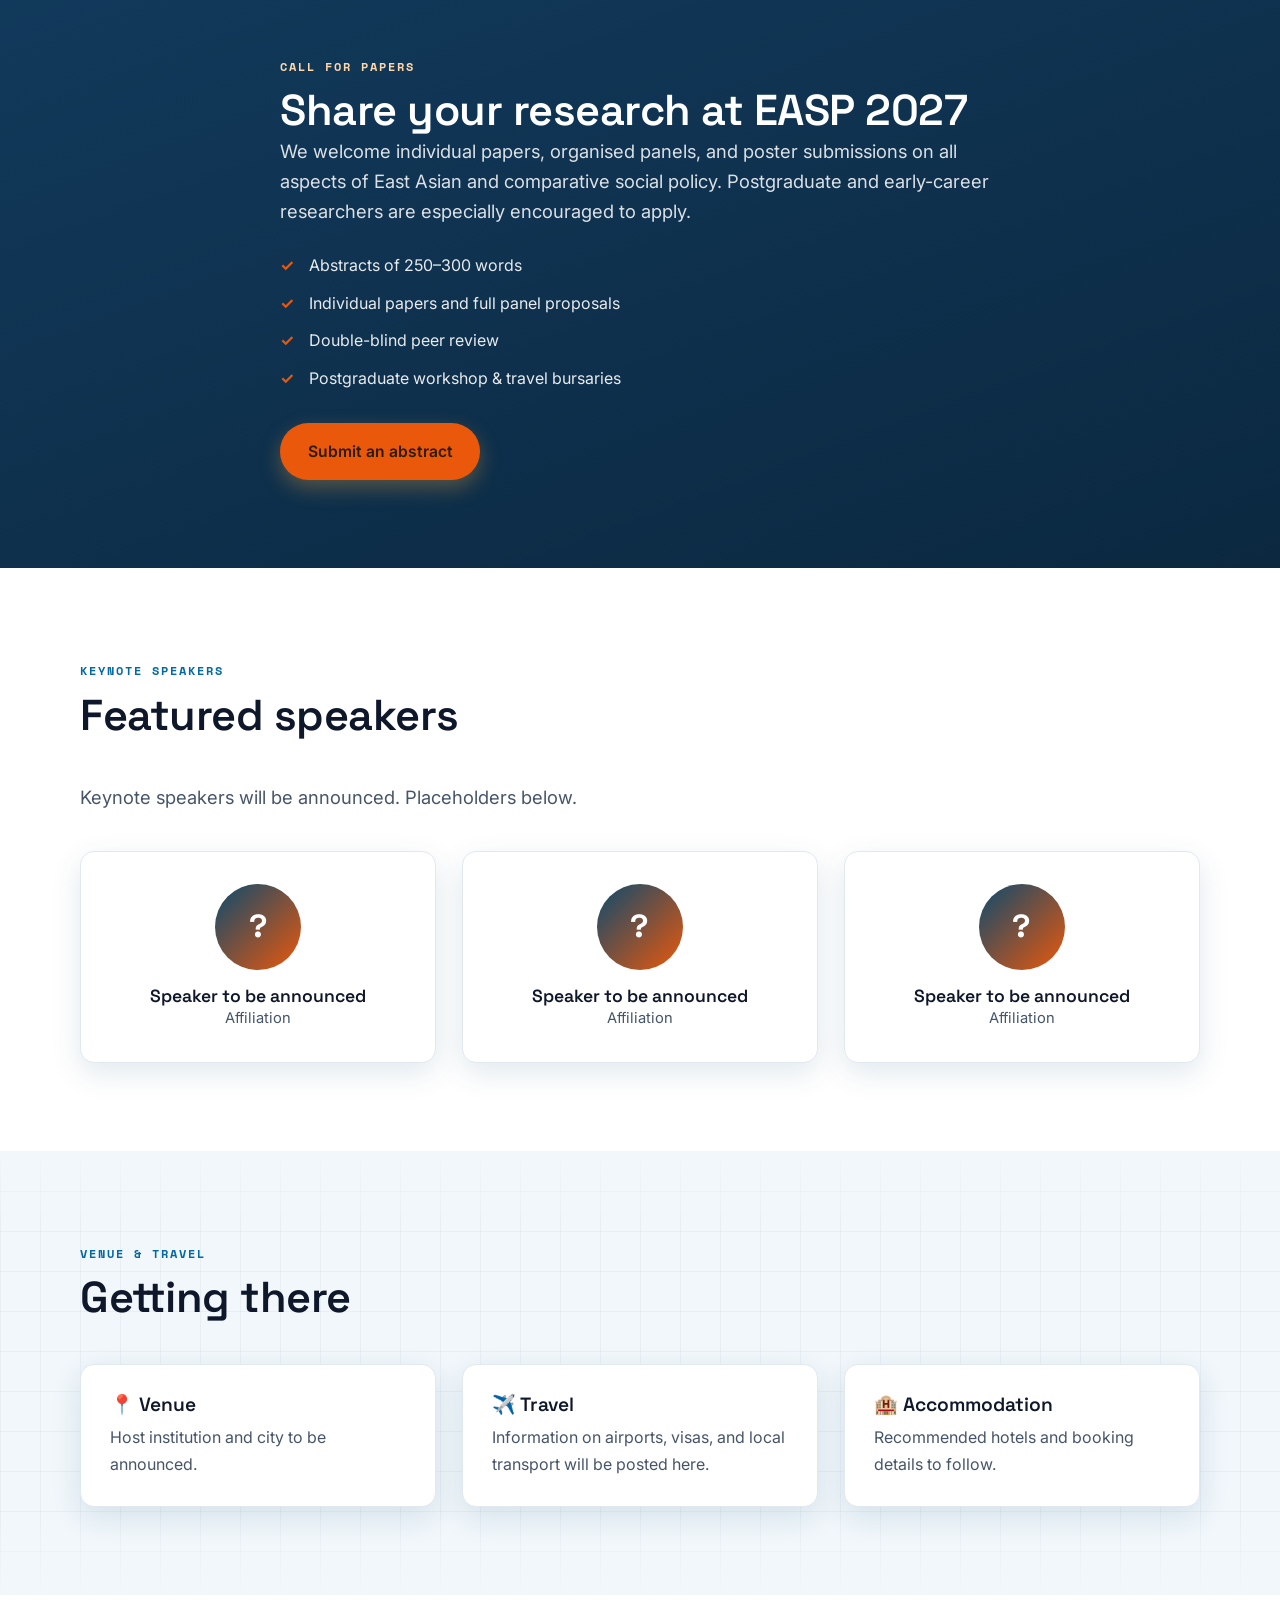
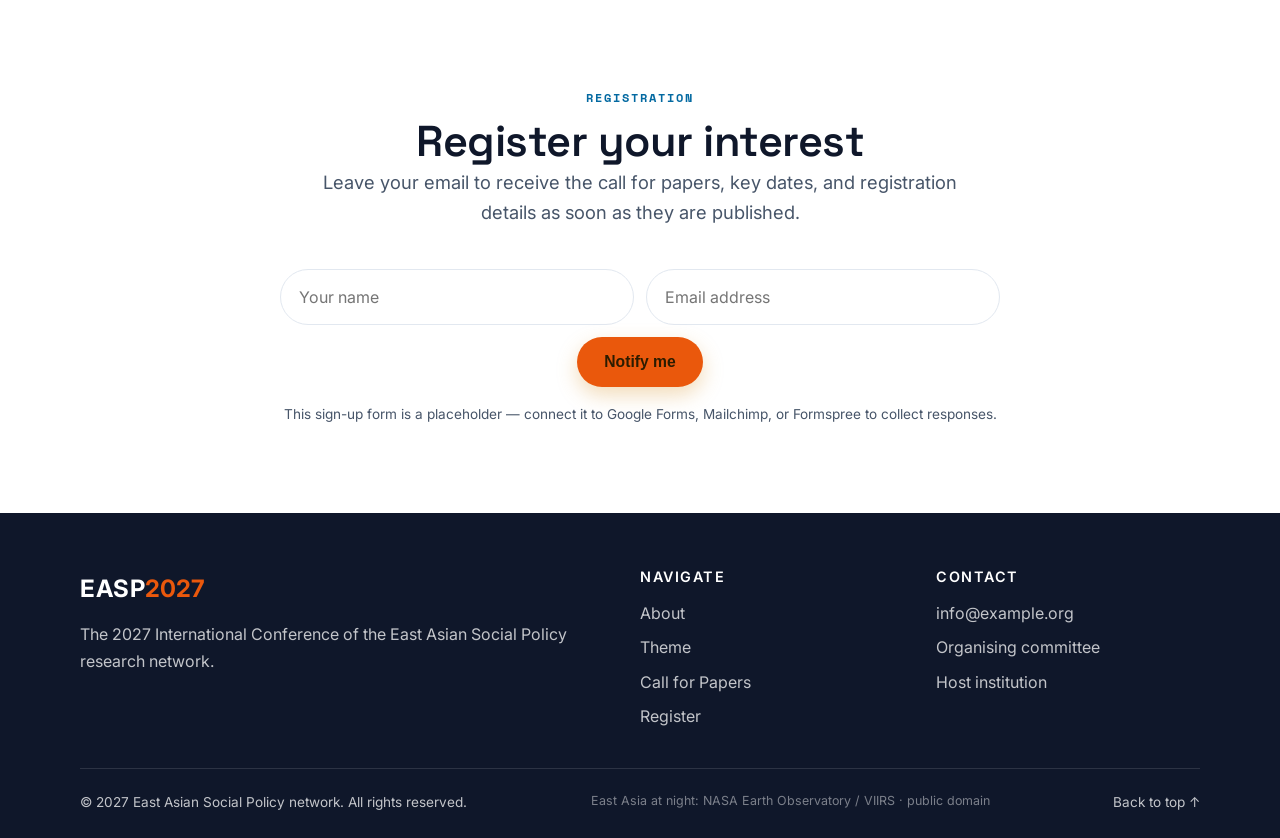
==== commit c9c86b87: "Use a NASA night-lights satellite image of East Asia in the hero Replace the SVG map outline with a " ====
--- a/index.html
+++ b/index.html
@@ -19,7 +19,7 @@
   <link rel="preconnect" href="https://fonts.gstatic.com" crossorigin />
   <link href="https://fonts.googleapis.com/css2?family=Space+Grotesk:wght@400;500;600;700&family=Inter:wght@400;500;600;700&family=Space+Mono:wght@400;700&display=swap" rel="stylesheet" />
 
-  <link rel="stylesheet" href="styles.css?v=5" />
+  <link rel="stylesheet" href="styles.css?v=6" />
 </head>
 <body>
   <!-- ============ HEADER / NAV ============ -->
@@ -77,53 +77,14 @@
         <a href="#register" class="btn btn-ghost">Register your interest</a>
       </div>
     </div>
-        <div class="hero-net" aria-hidden="true">
-      <svg viewBox="566 356 190 128" preserveAspectRatio="xMidYMid meet">
-        <g class="land">
-          <path d="M594.498,386.128l-2.99,7.521l-4.124-0.217l-4.349,9.518l3.691,4.701l-7.606,10.504l-3.907-0.658l-2.611,3.285l0.648,1.971l3.043,0.217l1.521,3.5l3.044,0.658l9.344,12.04v6.129l4.563,2.844l4.996-0.873l6.303,3.719l7.605,2.187l3.691-0.439l4.132-0.441l8.687-5.688l2.828,0.44l1.08,2.567l2.396,0.718l3.26,4.813l-2.17,4.814l1.306,3.285l3.69,1.312l0.647,3.942l4.35,0.439l0.647-1.971l6.302-3.285l3.907,0.217l4.563,5.03l3.043-1.312l1.954,0.216l0.873,2.412l1.521,0.216l2.169-3.06l8.688-3.285l7.823-9.413l2.61-8.974l-0.217-5.912l-3.259-0.656l1.953-2.188l-0.434-3.501l-8.255-8.314v-4.157l2.386-3.062l2.388-1.098l0.216-2.412h-6.085l-1.089,3.285l-2.828-0.656l-3.475-3.718l2.17-5.688l3.043-3.285l2.827,0.217l-0.434,5.031l1.521,1.313l3.691-3.717l1.306-0.216l-0.433-2.844l3.476-4.158l2.61,0.216l1.521-4.813l1.781-0.942l0.182-3l-1.729-1.815l-0.147-4.736l3.329-0.217l-0.216-12.214l-2.334,1.4L694.267,377l-3.897-0.009l-11.298-6.354l-8.16-9.837l-8.281-0.086l-2.107,1.833l2.68,6.137l-0.935,5.758l-3.335,1.383l-1.876-0.147l-0.139,5.696l1.954,0.441l3.476-1.53l4.563,2.187v2.188l-3.26,0.216l-2.611,5.688l-2.386,0.215l-8.472,11.16l-8.902,3.941l-6.086,0.441l-4.124-2.844l-5.869,3.068l-6.302-1.971l-1.521-4.158l-10.642-0.657l-5.646-9.188h-2.386l-1.92-4.262L594.498,386.128z" />
-          <path d="M671.802,472.655l-2.064,0.579l-1.487,1.833l1.236,2.411l1.814,0.163l2.066-1.832l0.492-2.411L671.802,472.655L671.802,472.655z" />
-          <path d="M709.317,426.193l-1.41,1.418l0.579,1.996l1.236,0.086l0.83,4.332l0.993,1.08l1.738-1.582l0.151-4.773l-2-2.125L709.317,426.193L709.317,426.193z" />
-          <path d="M716.688,422.188l-2.659,2.156l-0.591,2.719l1.812,1.25l2.625-2.75l0.37-3.062L716.688,422.188z" />
-          <path d="M713.613,418.033l-4.219,4.832v2.322l2.604-0.312l4.085-3.592l2.731-0.502l0.663,0.779l0.015,2.377l0.688,1.25h1.255l1.763-2.158l0.743-2.836l3.552-0.086l3.476-4.166l-1.814-6.916l-0.83-3.664l1.815-1.496l-4.133-6.241l-0.944-0.744l-1.875,0.744l-0.481,2.584v2.083l0.994,1.167l0.328,5.498l-2.56,3.164l-1.485-0.917l-1.159,2.584l-0.251,2.412l0.909,1.418l-0.579,1.08l-1.902-1.582h-1.322l-1.157,0.666L713.613,418.033L713.613,418.033z" />
-          <path d="M720.729,380.396l-1.321,1.168l0.665,2.498l1.158,1.166l-0.086,3.83l-1.487,0.578l-1.158,2.584l3.388,4.659l2.23-0.752l0.415-1.167l-2.396-2.161l1.487-1.919l1.572,0.25l3.43,2.305l0.37-2.584l1.63-2.979l2.281-2.312l-2.469-1.125l-0.944-1.801l-1.236,0.83l-1.071,1.331l-2.316-0.501l-2.396-1.582L720.729,380.396L720.729,380.396z" />
-          <path d="M733.201,377.812l-2.317,3.25l0.164,1.582l1.158-0.502l2.723-3.414L733.201,377.812L733.201,377.812z" />
-          <path d="M736.261,373.066l-0.829,2.248l0.086,1.496l1.409-0.918l1.322-2.662v-0.994L736.261,373.066L736.261,373.066z" />
-          <path d="M696.446,410.443l5.342,4.356l0.909,4.22l-0.183,2.264l-2.61,2.939l-2.248,0.12l-2.551-5.506l-0.968-2.629l1.028-0.795l-0.242-1.099l-1.271-0.569L696.446,410.443L696.446,410.443z" />
-          <path d="M687.751,407.047l1.59,0.666l0.484,5.566l3.155,0.183l2.974-3.483l-1.029-0.916l0.121-3.734l2.731-3.303l-1.392-2.506l0.908-1.039l0.501-2.592l-1.582-0.719l-1.35,0.684l-1.668,5.064l-2.697-0.232l-3.12,3.682L687.751,407.047L687.751,407.047z" />
-          <path d="M695.686,453.76l-3.06,2.334l-0.163,4.494l2.646,3.078l0.656-0.58L695.686,453.76L695.686,453.76z" />
-          <path d="M597.438,386.215l5.03-6.673l6.043,2.792l4.105,1.098l5.03-4.615l-3.414-2.517l2.248-3.172l6.707,2.369l2.325,3.812l4.199,0.112l2.196-1.634l4.521-0.182l0.985,1.678l7.512,0.38l4.754-4.849l6.578,0.69l-0.38,6.604l2.879,0.656l3.535-1.606l3.743,1.85l-0.088,0.935l-2.714,0.078l-2.827,5.93l-2.195,0.216l-8.54,11.16l-8.723,3.847l-5.455,0.424l-4.529-2.923l-5.791,3.095l-5.705-1.771l-1.617-4.141l-10.805-0.762l-5.532-9.377l-2.688-0.174L597.438,386.215L597.438,386.215z" />
-        </g>
-        <circle cx="676" cy="400" r="2.1" fill="#38bdf8" />
-        <circle cx="684" cy="436" r="2.1" fill="#38bdf8" />
-        <circle cx="699" cy="414" r="2.1" fill="#38bdf8" />
-        <circle cx="726" cy="405" r="2.1" fill="#38bdf8" />
-        <circle cx="680" cy="458" r="2.1" fill="#38bdf8" />
-        <circle class="ping" cx="696" cy="459" r="5" fill="none" stroke="#fb923c" stroke-width="0.8" />
-        <circle cx="696" cy="459" r="2.6" fill="#fb923c" />
-        <g class="cities">
-          <text x="679.5" y="401.6">Beijing</text>
-          <text x="687.5" y="437.6">Shanghai</text>
-          <text x="702.5" y="415.6">Seoul</text>
-          <text x="729.5" y="406.6">Tokyo</text>
-          <text x="676.5" y="459.6" text-anchor="end">Hong Kong</text>
-          <text x="699.5" y="460.6" fill="#fb923c" fill-opacity="0.95">Taipei</text>
-        </g>
-      </svg>
-    </div>
-    <div class="robot" aria-hidden="true">
-      <svg viewBox="0 0 64 80" width="64" height="80">
-        <line x1="32" y1="4" x2="32" y2="15" stroke="#7dd3fc" stroke-width="2" stroke-linecap="round" />
-        <circle class="beacon" cx="32" cy="4" r="3.5" fill="#fb923c" />
-        <rect x="13" y="15" width="38" height="27" rx="9" fill="#0e2438" stroke="#38bdf8" stroke-width="2" />
-        <circle cx="25" cy="28" r="3.6" fill="#67e8f9" />
-        <circle cx="39" cy="28" r="3.6" fill="#67e8f9" />
-        <rect x="26" y="34" width="12" height="2.6" rx="1.3" fill="#38bdf8" opacity=".75" />
-        <rect x="7" y="45" width="9" height="3.2" rx="1.6" fill="#38bdf8" />
-        <rect x="48" y="45" width="9" height="3.2" rx="1.6" fill="#38bdf8" />
-        <rect x="18" y="44" width="28" height="22" rx="7" fill="#0e2438" stroke="#38bdf8" stroke-width="2" />
-        <circle cx="32" cy="55" r="3.2" fill="#fb923c" />
-        <ellipse class="thruster" cx="32" cy="74" rx="13" ry="3.2" fill="#38bdf8" />
-      </svg>
+            <div class="hero-net" aria-hidden="true">
+      <img class="night" src="assets/easp-eastasia-night.jpg?v=1" alt="" />
+      <span class="mk" style="left:26.5%;top:91%"><i class="dot"></i><i class="ring"></i><b>Taipei</b></span>
+      <span class="city" style="left:19%;top:31%">Beijing</span>
+      <span class="city" style="left:25%;top:47%">Shanghai</span>
+      <span class="city" style="left:49%;top:54%">Seoul</span>
+      <span class="city" style="left:77%;top:55%">Tokyo</span>
+      <span class="city" style="left:14%;top:79%">Hong Kong</span>
     </div>
   </section>
 
@@ -337,11 +298,11 @@
     </div>
     <div class="container footer-bottom">
       <p>© 2027 East Asian Social Policy network. All rights reserved.</p>
-      <p class="map-credit">Map outline: <a href="https://github.com/flekschas/simple-world-map" target="_blank" rel="noopener">simple-world-map</a> · CC BY-SA 3.0</p>
+      <p class="map-credit">East Asia at night: NASA Earth Observatory / VIIRS · public domain</p>
       <p><a href="#top">Back to top ↑</a></p>
     </div>
   </footer>
 
-  <script src="script.js?v=5"></script>
+  <script src="script.js?v=6"></script>
 </body>
 </html>
--- a/styles.css
+++ b/styles.css
@@ -135,17 +135,19 @@
 @keyframes robot-bob { 0%, 100% { transform: translateY(0); } 50% { transform: translateY(-7px); } }
 @keyframes robot-blink { 0%, 78% { opacity: 1; } 86%, 100% { opacity: .22; } }
 @keyframes robot-thrust { 0%, 100% { opacity: .18; } 50% { opacity: .45; } }
-/* East Asia network constellation (decorative) */
-.hero-net { position: absolute; top: 6%; right: 1%; width: min(48%, 540px); z-index: 1; pointer-events: none; }
-.hero-net svg { width: 100%; height: auto; display: block; filter: drop-shadow(0 0 6px rgba(56,189,248,.25)); }
-.hero-net .land path { fill: rgba(56,189,248,.10); stroke: #38bdf8; stroke-width: 0.7; stroke-linejoin: round; }
-.hero-net text { font-family: var(--mono); font-size: 5px; fill: #7dd3fc; fill-opacity: .85; }
-.hero-net .ping { transform-box: fill-box; transform-origin: center; animation: net-ping 2.6s ease-out infinite; }
-@keyframes net-shimmer { 0%, 100% { opacity: .55; } 50% { opacity: 1; } }
-@keyframes net-ping { 0% { transform: scale(1); opacity: .7; } 70% { transform: scale(1.9); opacity: 0; } 100% { opacity: 0; } }
+/* East Asia night-lights map (decorative) */
+.hero-net { position: absolute; top: 7%; right: 0; width: min(50%, 600px); z-index: 1; pointer-events: none; }
+.hero-net .night { width: 100%; display: block; mix-blend-mode: screen;
+  -webkit-mask-image: radial-gradient(ellipse 74% 74% at 52% 50%, #000 52%, transparent 100%);
+  mask-image: radial-gradient(ellipse 74% 74% at 52% 50%, #000 52%, transparent 100%); }
+.hero-net .city { position: absolute; transform: translate(-50%, -50%); font-family: var(--mono); font-size: .72rem; color: #cfeaff; text-shadow: 0 1px 3px #000; white-space: nowrap; }
+.hero-net .mk { position: absolute; }
+.hero-net .mk .dot { position: absolute; left: -4px; top: -4px; width: 8px; height: 8px; border-radius: 50%; background: #fb923c; box-shadow: 0 0 8px #fb923c; }
+.hero-net .mk .ring { position: absolute; left: -9px; top: -9px; width: 18px; height: 18px; border: 1.5px solid #fb923c; border-radius: 50%; animation: net-ping 2.6s ease-out infinite; }
+.hero-net .mk b { position: absolute; left: 13px; top: -8px; font-family: var(--mono); font-weight: 700; font-size: .74rem; color: #fb923c; white-space: nowrap; }
+@keyframes net-ping { 0% { transform: scale(1); opacity: .75; } 70% { transform: scale(2); opacity: 0; } 100% { opacity: 0; } }
 @media (prefers-reduced-motion: reduce) {
-  .robot, .robot svg, .robot .beacon, .robot .thruster,
-  .hero-net .ping { animation: none; }
+  .hero-net .mk .ring { animation: none; }
 }
 
 /* ---------- Sections ---------- */
@@ -257,7 +259,7 @@
   .brand-logo { height: 30px; }
   .hero-title { white-space: normal; }
   .robot { display: none; }
-  .hero-net { position: static; right: auto; top: auto; width: min(90%, 360px); margin: 2.5rem auto 0; }
+  .hero-net { position: relative; right: auto; top: auto; width: min(92%, 440px); margin: 2.5rem auto 0; }
   .about-grid, .topics, .speakers-grid, .venue-grid, .footer-grid { grid-template-columns: 1fr; }
   .topics, .speakers-grid, .venue-grid { gap: 1rem; }
 }
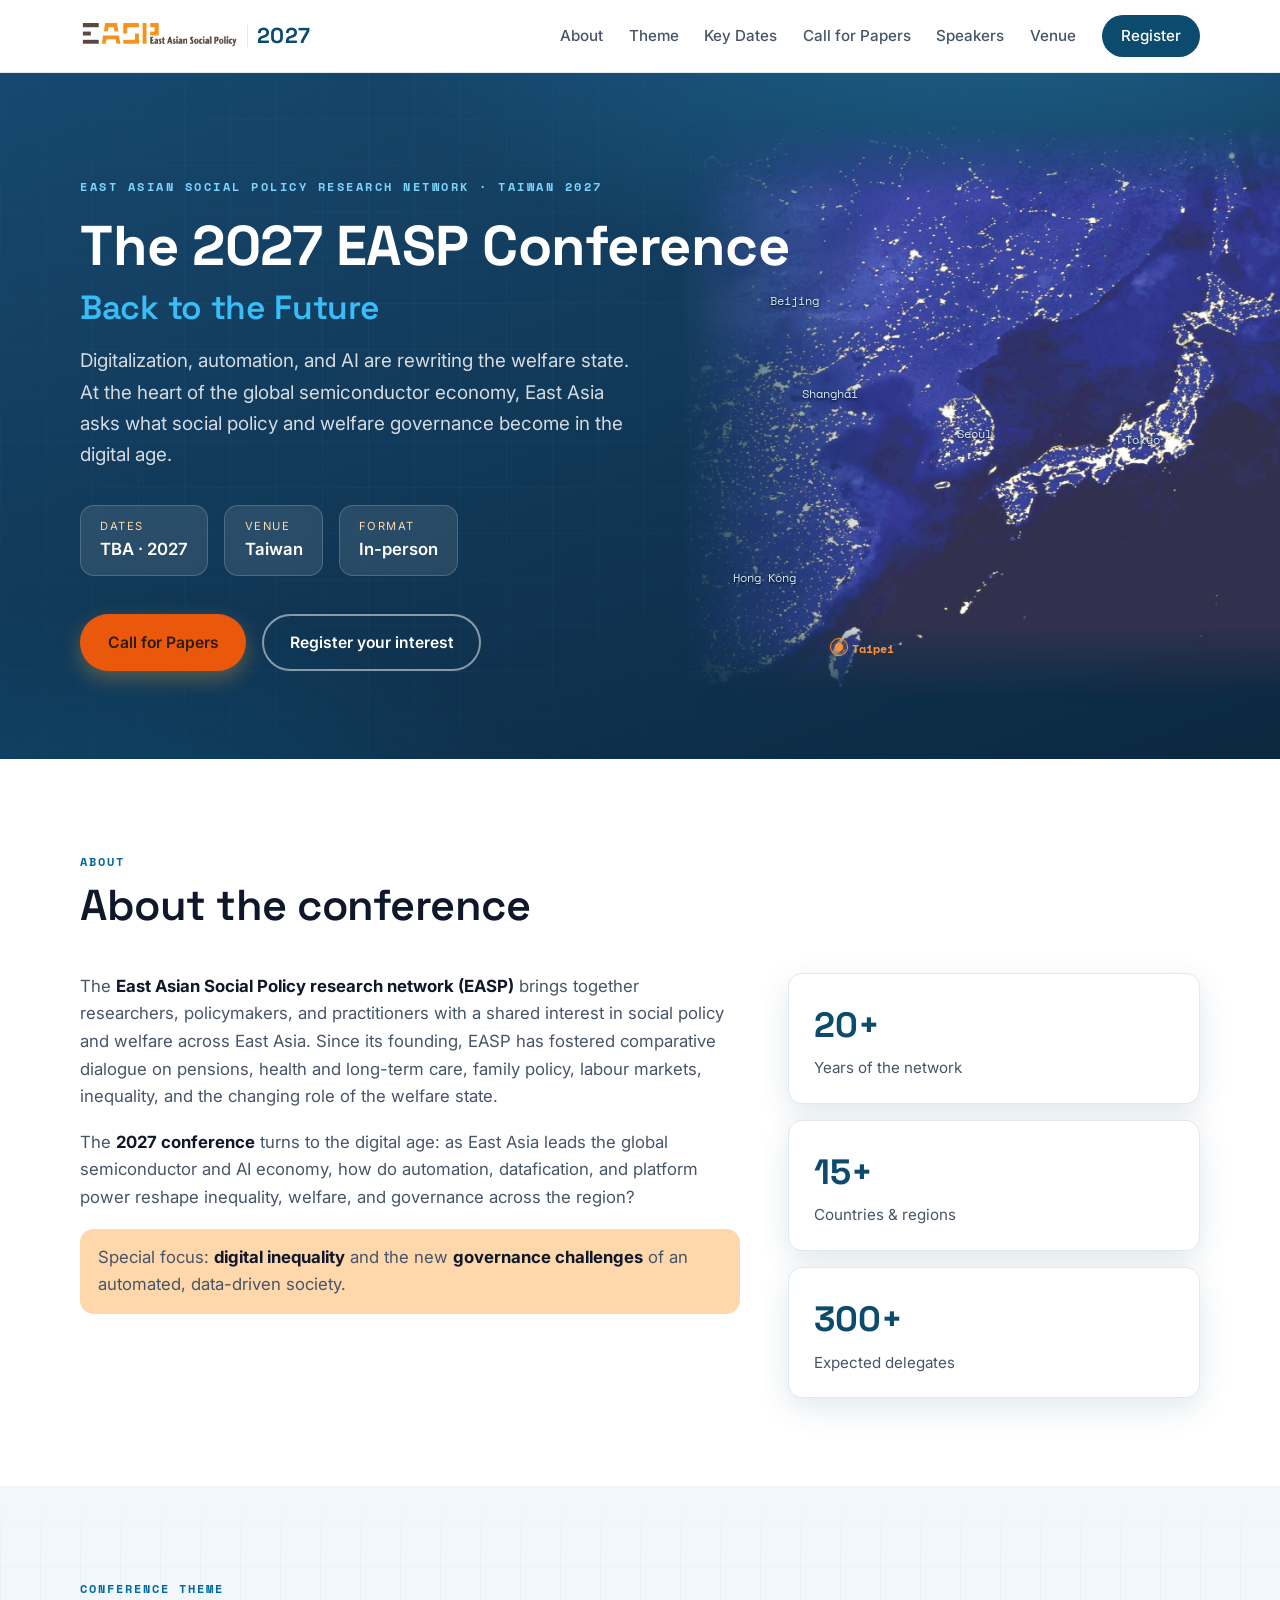
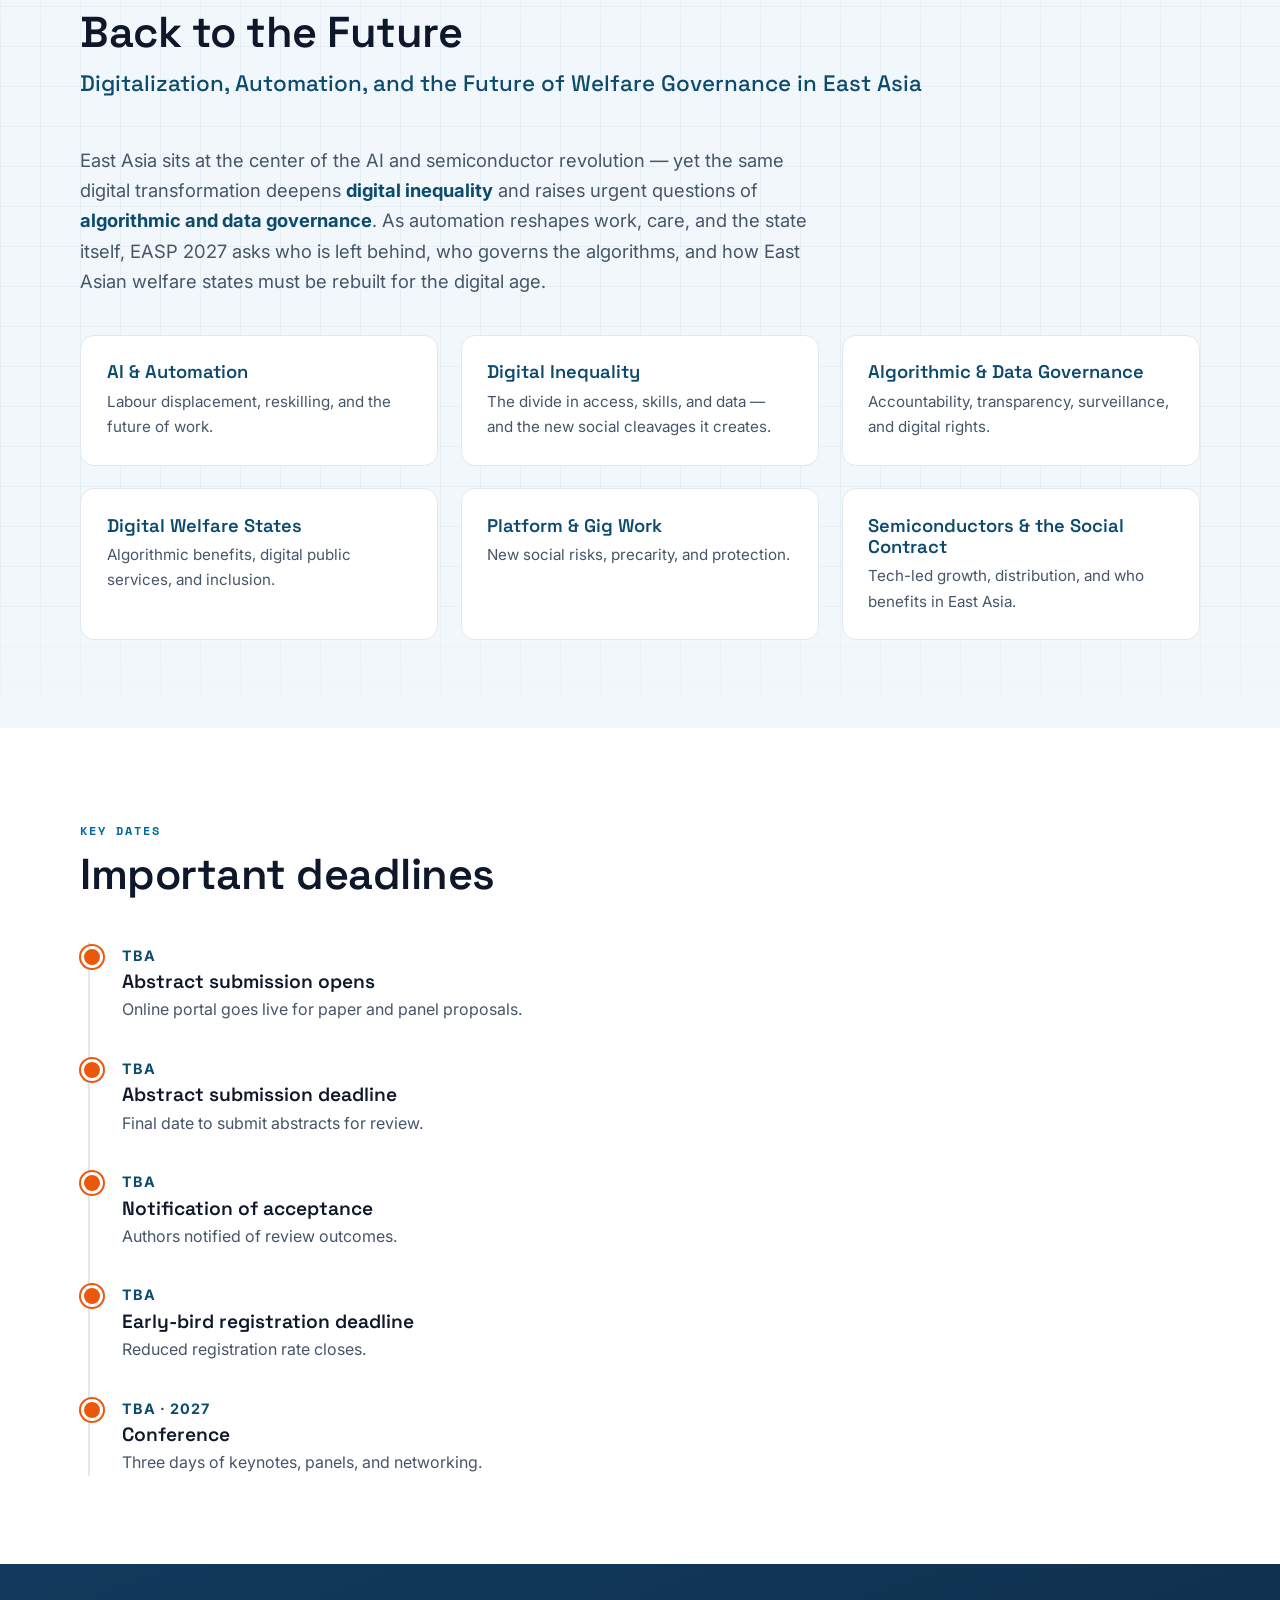
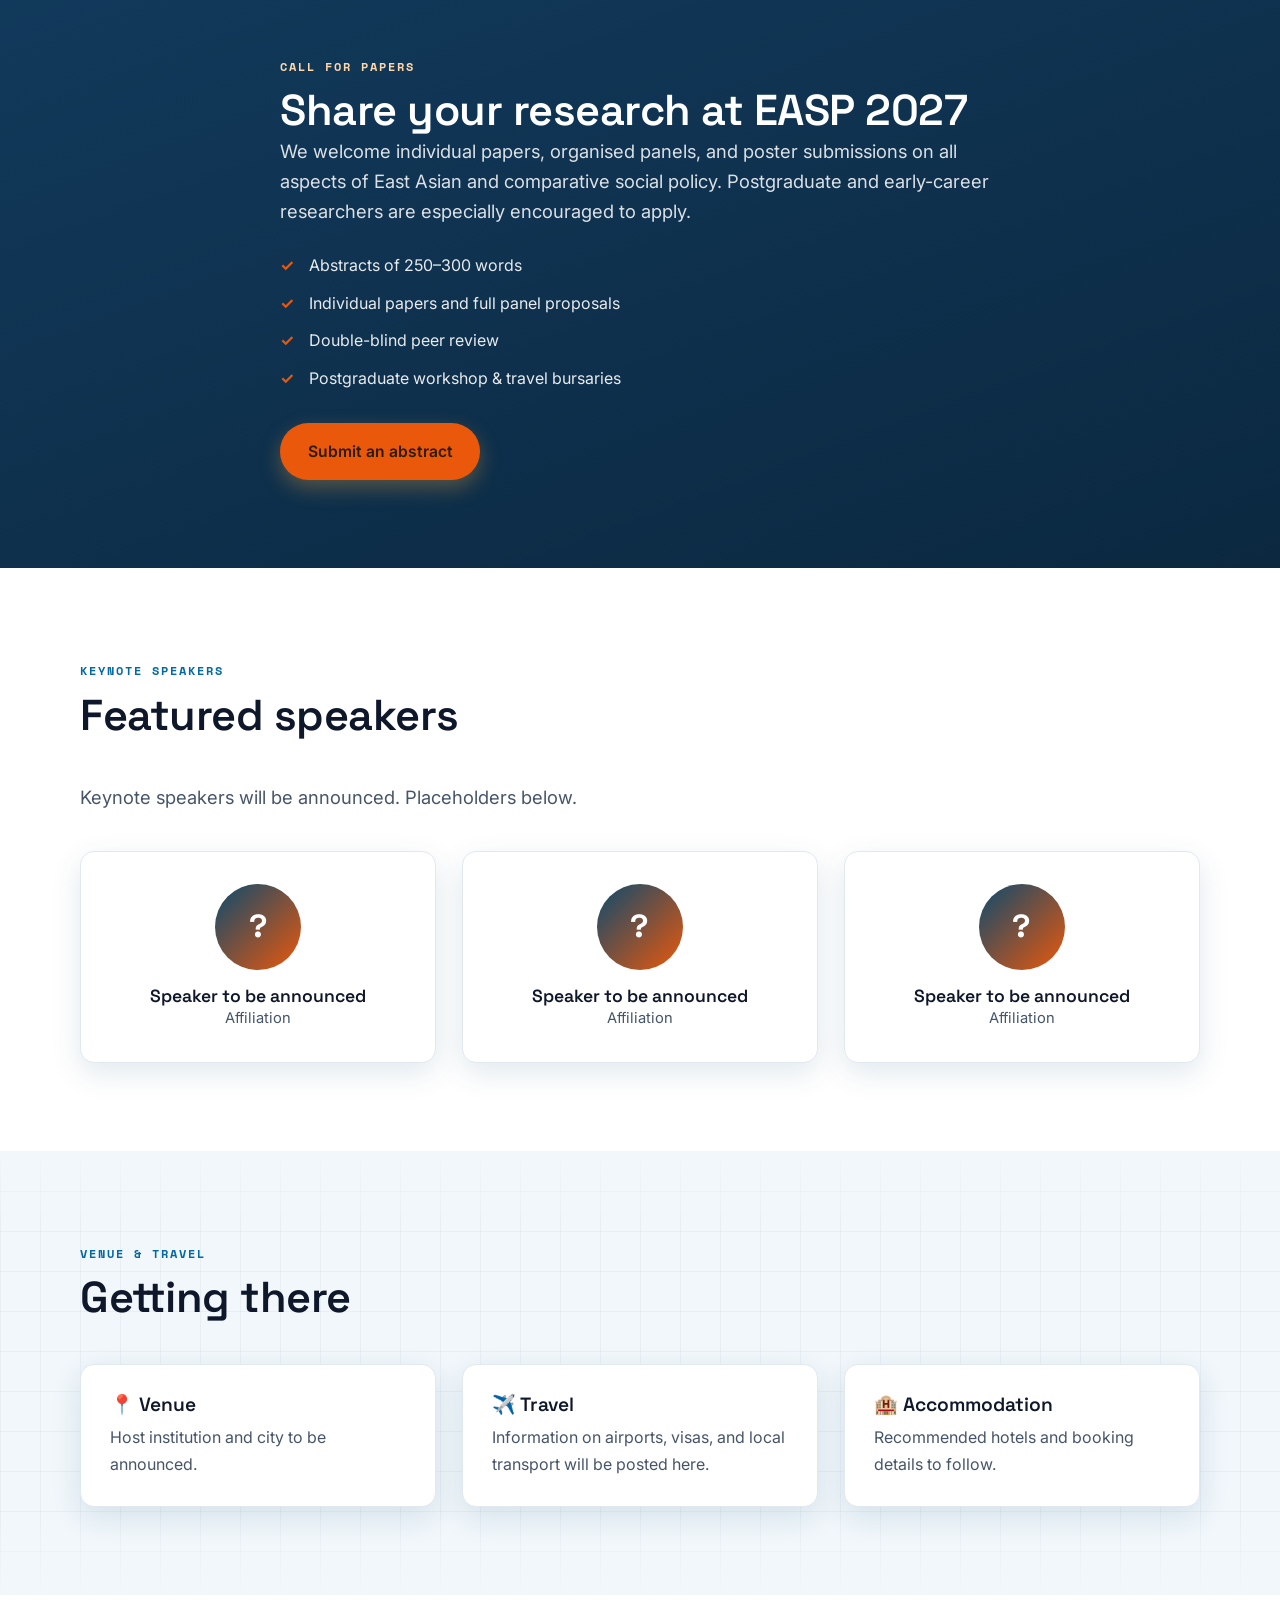
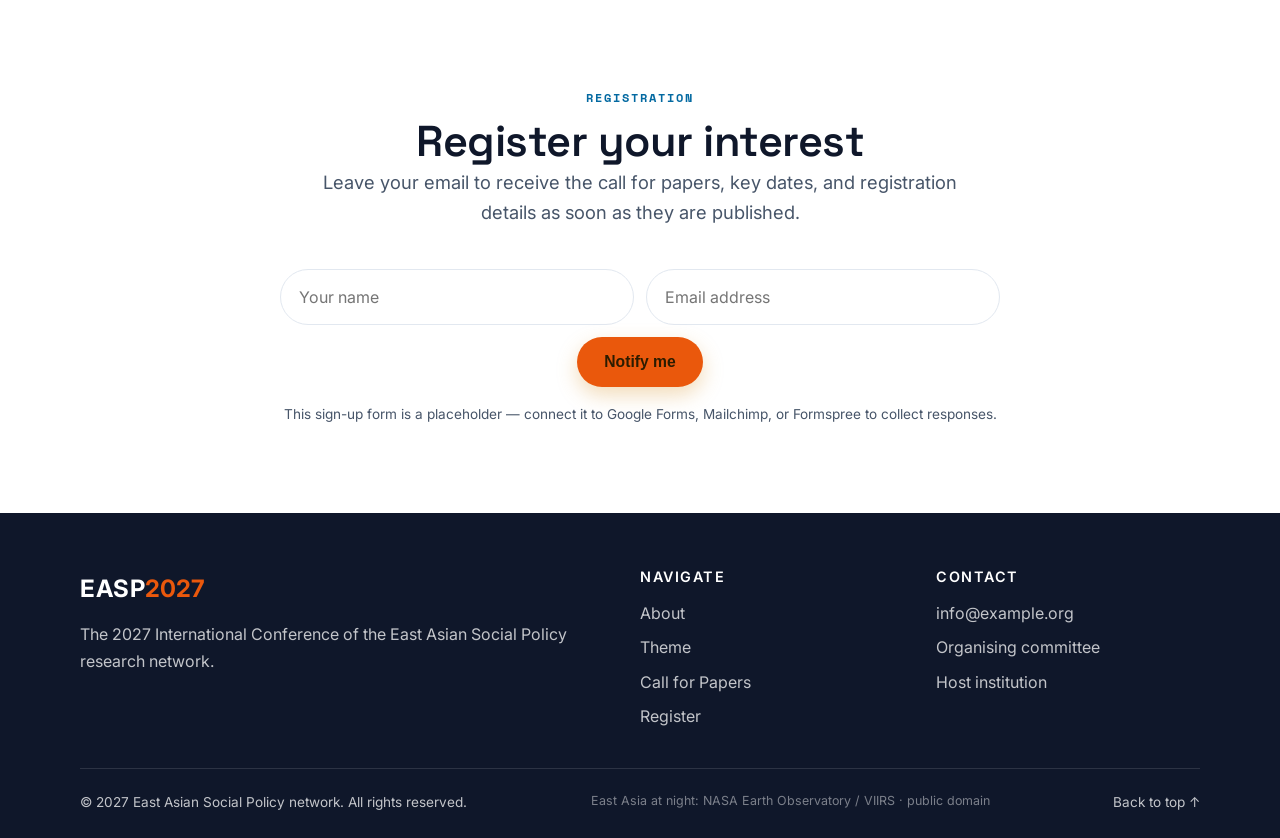
==== commit 996c7126: "Show the East Asia night photo with natural colors Drop the screen-blend/brightness-crush; present t" ====
--- a/index.html
+++ b/index.html
@@ -19,7 +19,7 @@
   <link rel="preconnect" href="https://fonts.gstatic.com" crossorigin />
   <link href="https://fonts.googleapis.com/css2?family=Space+Grotesk:wght@400;500;600;700&family=Inter:wght@400;500;600;700&family=Space+Mono:wght@400;700&display=swap" rel="stylesheet" />
 
-  <link rel="stylesheet" href="styles.css?v=6" />
+  <link rel="stylesheet" href="styles.css?v=7" />
 </head>
 <body>
   <!-- ============ HEADER / NAV ============ -->
@@ -78,7 +78,7 @@
       </div>
     </div>
             <div class="hero-net" aria-hidden="true">
-      <img class="night" src="assets/easp-eastasia-night.jpg?v=1" alt="" />
+      <img class="night" src="assets/easp-eastasia-night.jpg?v=2" alt="" />
       <span class="mk" style="left:26.5%;top:91%"><i class="dot"></i><i class="ring"></i><b>Taipei</b></span>
       <span class="city" style="left:19%;top:31%">Beijing</span>
       <span class="city" style="left:25%;top:47%">Shanghai</span>
@@ -303,6 +303,6 @@
     </div>
   </footer>
 
-  <script src="script.js?v=6"></script>
+  <script src="script.js?v=7"></script>
 </body>
 </html>
--- a/styles.css
+++ b/styles.css
@@ -137,9 +137,11 @@
 @keyframes robot-thrust { 0%, 100% { opacity: .18; } 50% { opacity: .45; } }
 /* East Asia night-lights map (decorative) */
 .hero-net { position: absolute; top: 7%; right: 0; width: min(50%, 600px); z-index: 1; pointer-events: none; }
-.hero-net .night { width: 100%; display: block; mix-blend-mode: screen;
-  -webkit-mask-image: radial-gradient(ellipse 74% 74% at 52% 50%, #000 52%, transparent 100%);
-  mask-image: radial-gradient(ellipse 74% 74% at 52% 50%, #000 52%, transparent 100%); }
+.hero-net .night { width: 100%; display: block;
+  -webkit-mask-image: linear-gradient(to right, transparent 0%, #000 34%), linear-gradient(to bottom, transparent 0%, #000 13%, #000 87%, transparent 100%);
+  -webkit-mask-composite: source-in;
+  mask-image: linear-gradient(to right, transparent 0%, #000 34%), linear-gradient(to bottom, transparent 0%, #000 13%, #000 87%, transparent 100%);
+  mask-composite: intersect; }
 .hero-net .city { position: absolute; transform: translate(-50%, -50%); font-family: var(--mono); font-size: .72rem; color: #cfeaff; text-shadow: 0 1px 3px #000; white-space: nowrap; }
 .hero-net .mk { position: absolute; }
 .hero-net .mk .dot { position: absolute; left: -4px; top: -4px; width: 8px; height: 8px; border-radius: 50%; background: #fb923c; box-shadow: 0 0 8px #fb923c; }
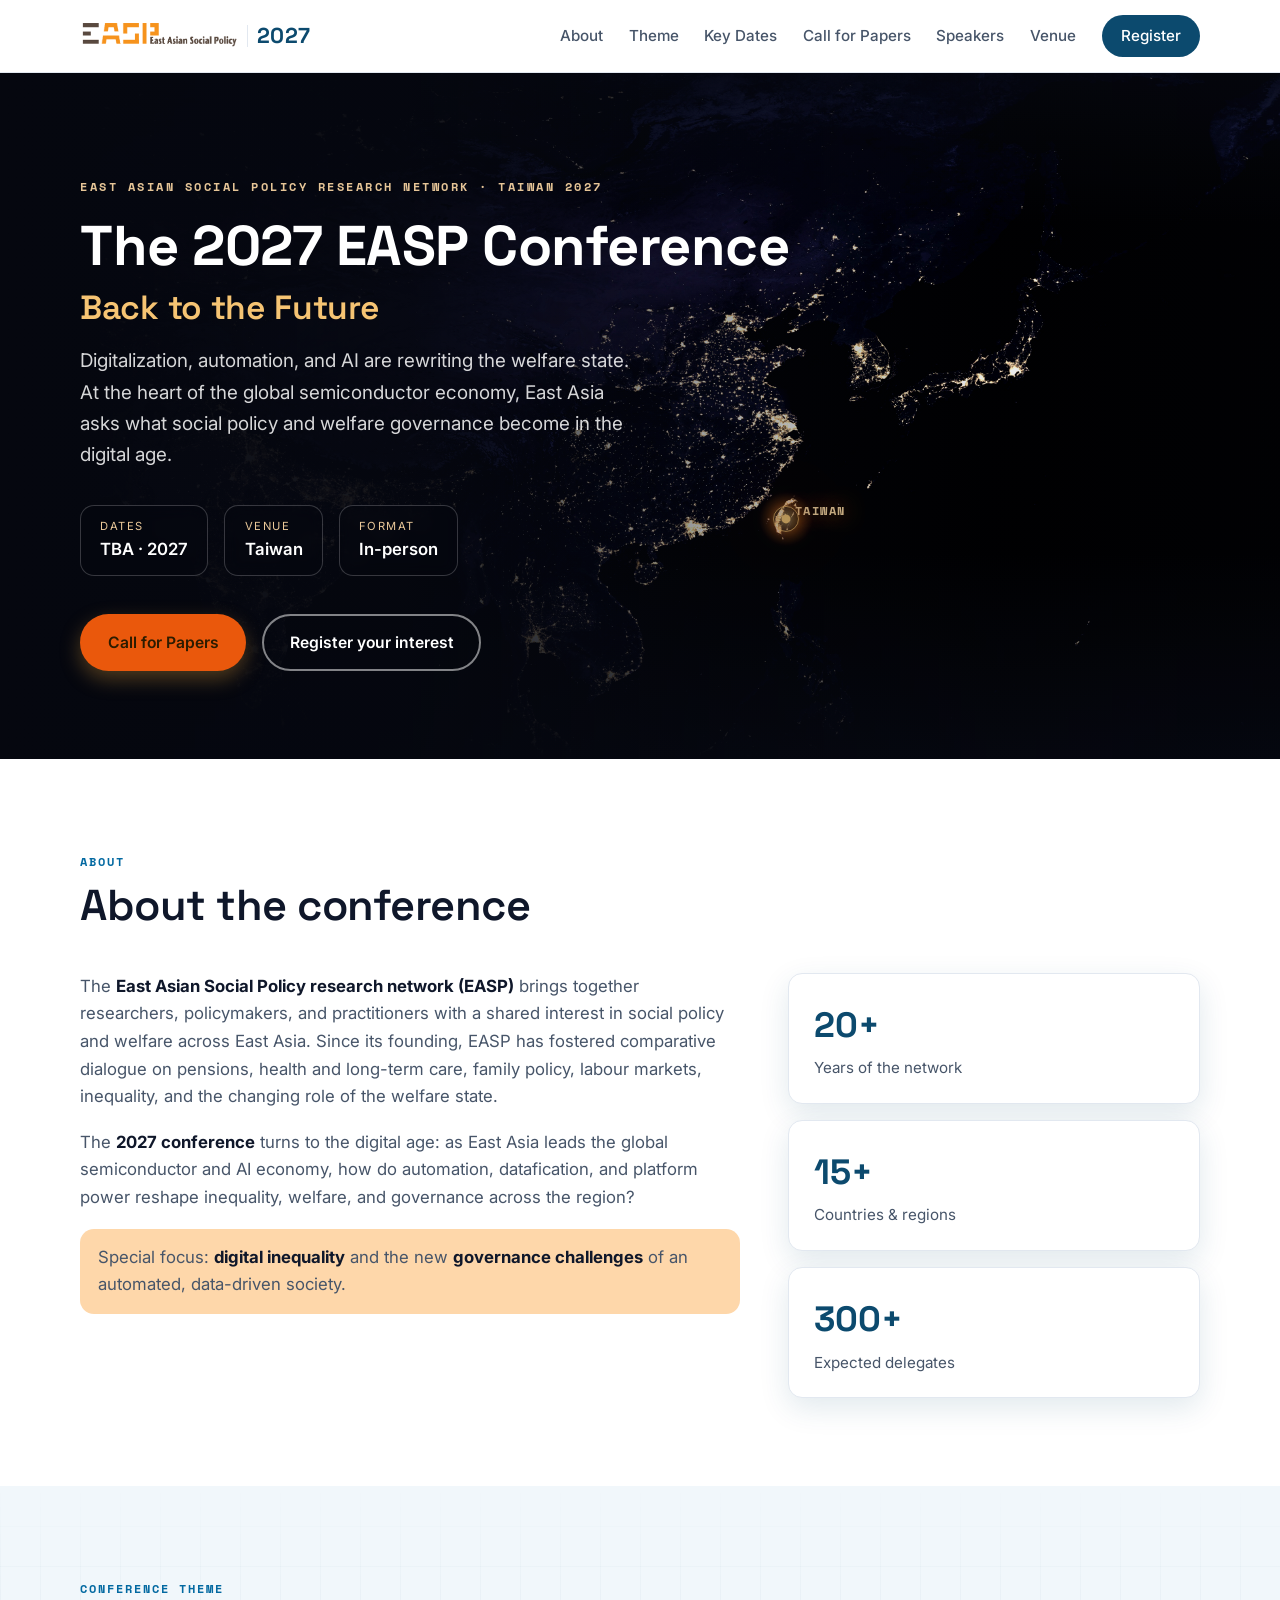
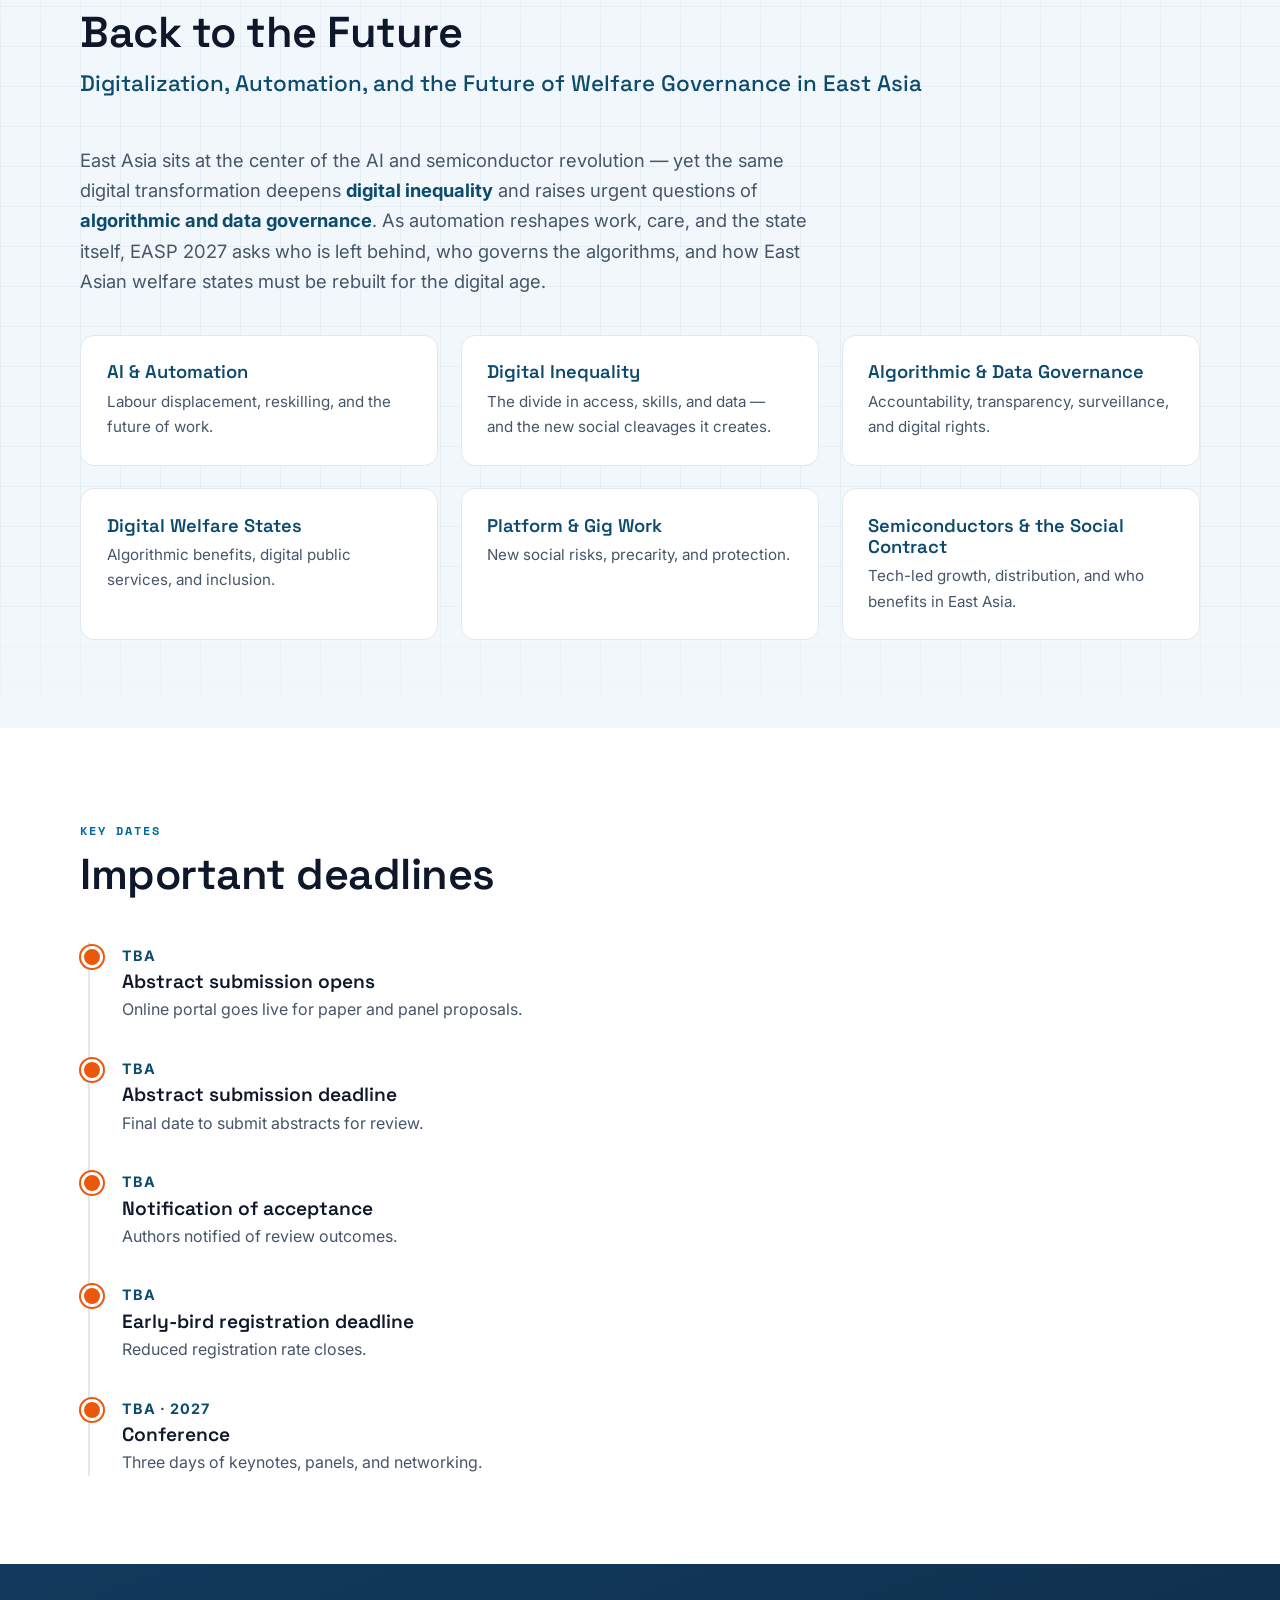
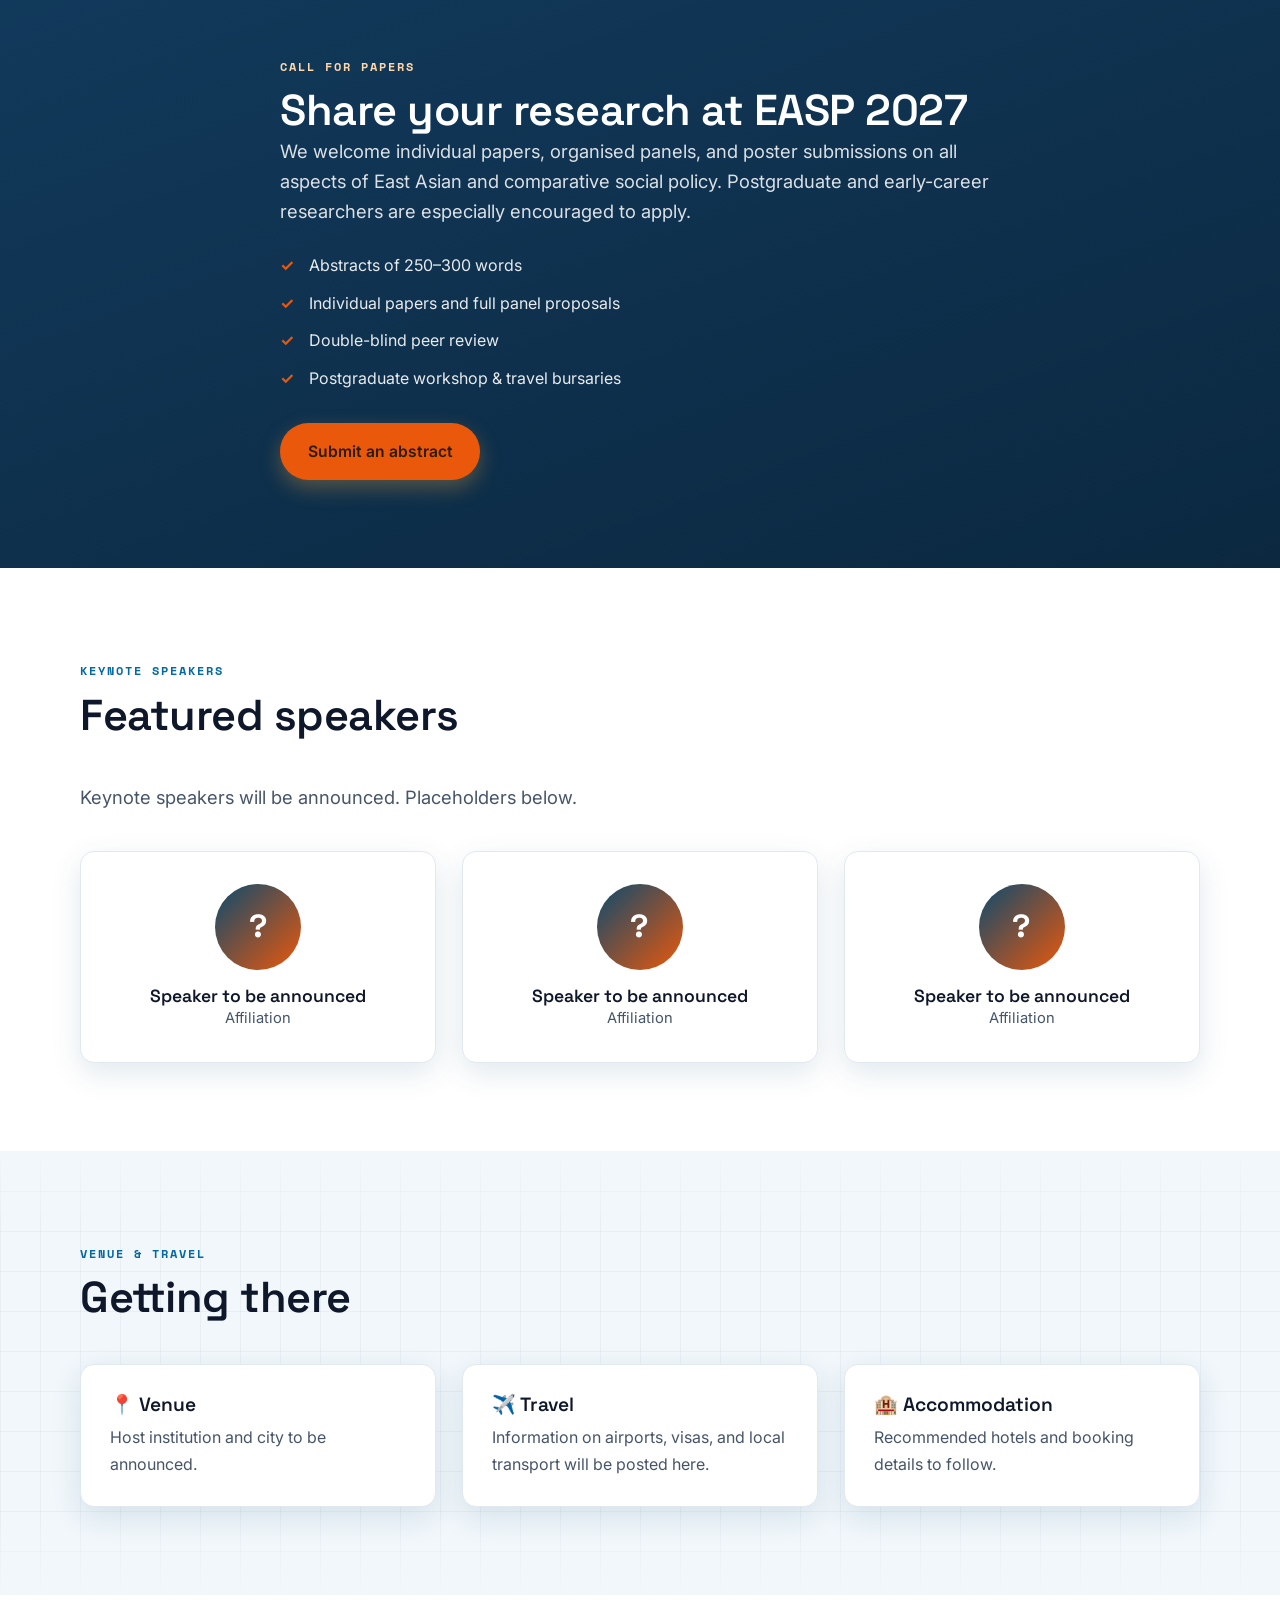
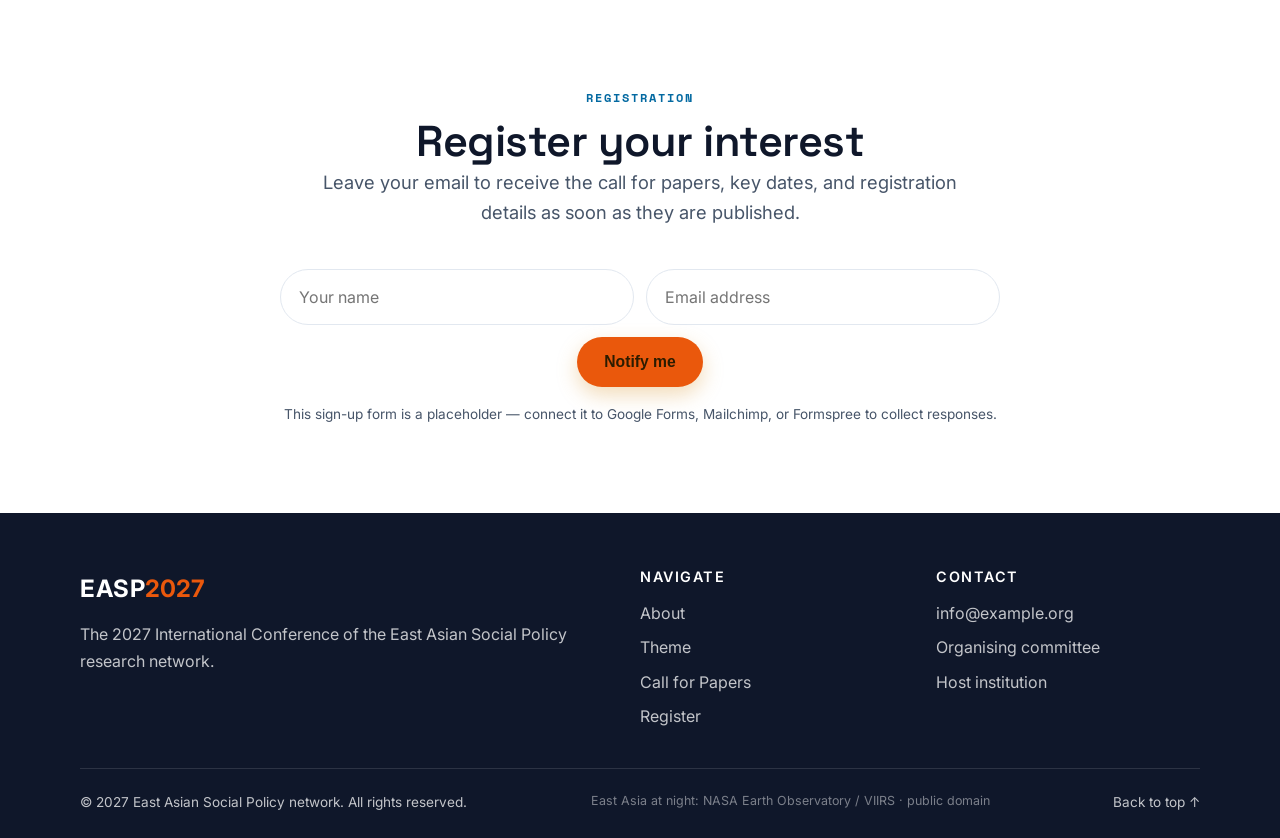
==== commit 1d23629e: "Update hero map background" ====
--- a/index.html
+++ b/index.html
@@ -19,7 +19,7 @@
   <link rel="preconnect" href="https://fonts.gstatic.com" crossorigin />
   <link href="https://fonts.googleapis.com/css2?family=Space+Grotesk:wght@400;500;600;700&family=Inter:wght@400;500;600;700&family=Space+Mono:wght@400;700&display=swap" rel="stylesheet" />
 
-  <link rel="stylesheet" href="styles.css?v=7" />
+  <link rel="stylesheet" href="styles.css?v=11" />
 </head>
 <body>
   <!-- ============ HEADER / NAV ============ -->
@@ -77,14 +77,11 @@
         <a href="#register" class="btn btn-ghost">Register your interest</a>
       </div>
     </div>
-            <div class="hero-net" aria-hidden="true">
-      <img class="night" src="assets/easp-eastasia-night.jpg?v=2" alt="" />
-      <span class="mk" style="left:26.5%;top:91%"><i class="dot"></i><i class="ring"></i><b>Taipei</b></span>
-      <span class="city" style="left:19%;top:31%">Beijing</span>
-      <span class="city" style="left:25%;top:47%">Shanghai</span>
-      <span class="city" style="left:49%;top:54%">Seoul</span>
-      <span class="city" style="left:77%;top:55%">Tokyo</span>
-      <span class="city" style="left:14%;top:79%">Hong Kong</span>
+    <div class="hero-net" aria-hidden="true">
+      <div class="map-stage">
+        <img class="night" src="assets/easp-eastasia-night-wide.jpg?v=1" alt="" />
+        <span class="taiwan-glow"><i></i><b>Taiwan</b></span>
+      </div>
     </div>
   </section>
 
--- a/styles.css
+++ b/styles.css
@@ -1,6 +1,6 @@
 /* ===========================================================
    EASP 2027 — conference site styles
-   Palette: deep ocean blue + warm gold accent
+   Palette: photo-led night navy + warm city-light accent
    =========================================================== */
 
 :root {
@@ -84,34 +84,31 @@
 .nav-toggle span { width: 24px; height: 2px; background: var(--ink); border-radius: 2px; transition: .3s; }
 
 /* ---------- Hero ---------- */
-.hero { position: relative; color: #fff; overflow: hidden; padding: 6.5rem 0 5.5rem; }
+.hero {
+  position: relative;
+  isolation: isolate;
+  color: #fff;
+  overflow: hidden;
+  padding: 6.5rem 0 5.5rem;
+  background: #05070f;
+}
 .hero-bg {
-  position: absolute; inset: 0; z-index: -1;
-  background:
-    radial-gradient(1100px 520px at 80% -12%, rgba(56,189,248,.28), transparent 60%),
-    radial-gradient(820px 460px at 6% 116%, rgba(14,165,233,.16), transparent 60%),
-    linear-gradient(160deg, #17486e 0%, #103654 55%, #0b2840 100%);
+  display: none;
 }
 .hero-bg::after {
-  content: ""; position: absolute; inset: 0;
-  background-image:
-    linear-gradient(rgba(56,189,248,.07) 1px, transparent 1px),
-    linear-gradient(90deg, rgba(56,189,248,.07) 1px, transparent 1px);
-  background-size: 46px 46px; opacity: .85;
-  -webkit-mask-image: radial-gradient(circle at 28% 40%, #000 0%, transparent 78%);
-  mask-image: radial-gradient(circle at 28% 40%, #000 0%, transparent 78%);
-}
-.hero-eyebrow { font-family: var(--mono); text-transform: uppercase; letter-spacing: 2.5px; font-size: .78rem; font-weight: 600; color: #7dd3fc; margin-bottom: 1rem; }
+  content: none;
+}
+.hero-eyebrow { font-family: var(--mono); text-transform: uppercase; letter-spacing: 2.5px; font-size: .78rem; font-weight: 600; color: rgba(255,218,166,.9); margin-bottom: 1rem; }
 .hero-title { font-size: clamp(1.9rem, 4.6vw, 3.5rem); font-weight: 700; letter-spacing: -.5px; white-space: nowrap; }
-.hero-theme { font-family: var(--serif); font-size: clamp(1.35rem, 3vw, 2.1rem); font-weight: 600; line-height: 1.15; letter-spacing: -.3px; color: #38bdf8; margin-top: .7rem; }
-.hero-sub { max-width: 46ch; font-size: clamp(1rem, 2.1vw, 1.18rem); color: rgba(255,255,255,.82); margin: 1.1rem 0 2.2rem; }
+.hero-theme { font-family: var(--serif); font-size: clamp(1.35rem, 3vw, 2.1rem); font-weight: 600; line-height: 1.15; letter-spacing: -.3px; color: #f6c473; margin-top: .7rem; }
+.hero-sub { max-width: 46ch; font-size: clamp(1rem, 2.1vw, 1.18rem); color: rgba(255,255,255,.84); margin: 1.1rem 0 2.2rem; }
 .hero-meta { display: flex; flex-wrap: wrap; gap: 1rem; margin-bottom: 2.4rem; }
 .meta-chip {
   display: flex; flex-direction: column; padding: .7rem 1.2rem;
-  background: rgba(255,255,255,.10); border: 1px solid rgba(255,255,255,.18);
-  border-radius: var(--radius); backdrop-filter: blur(6px);
-}
-.meta-label { font-size: .7rem; text-transform: uppercase; letter-spacing: 1.5px; color: var(--gold-soft); }
+  background: rgba(5,7,15,.48); border: 1px solid rgba(255,255,255,.20);
+  border-radius: var(--radius); backdrop-filter: blur(8px);
+}
+.meta-label { font-size: .7rem; text-transform: uppercase; letter-spacing: 1.5px; color: rgba(255,218,166,.92); }
 .meta-value { font-weight: 600; font-size: 1.05rem; }
 .hero-actions { display: flex; flex-wrap: wrap; gap: 1rem; }
 
@@ -135,21 +132,101 @@
 @keyframes robot-bob { 0%, 100% { transform: translateY(0); } 50% { transform: translateY(-7px); } }
 @keyframes robot-blink { 0%, 78% { opacity: 1; } 86%, 100% { opacity: .22; } }
 @keyframes robot-thrust { 0%, 100% { opacity: .18; } 50% { opacity: .45; } }
-/* East Asia night-lights map (decorative) */
-.hero-net { position: absolute; top: 7%; right: 0; width: min(50%, 600px); z-index: 1; pointer-events: none; }
-.hero-net .night { width: 100%; display: block;
-  -webkit-mask-image: linear-gradient(to right, transparent 0%, #000 34%), linear-gradient(to bottom, transparent 0%, #000 13%, #000 87%, transparent 100%);
-  -webkit-mask-composite: source-in;
-  mask-image: linear-gradient(to right, transparent 0%, #000 34%), linear-gradient(to bottom, transparent 0%, #000 13%, #000 87%, transparent 100%);
-  mask-composite: intersect; }
-.hero-net .city { position: absolute; transform: translate(-50%, -50%); font-family: var(--mono); font-size: .72rem; color: #cfeaff; text-shadow: 0 1px 3px #000; white-space: nowrap; }
-.hero-net .mk { position: absolute; }
-.hero-net .mk .dot { position: absolute; left: -4px; top: -4px; width: 8px; height: 8px; border-radius: 50%; background: #fb923c; box-shadow: 0 0 8px #fb923c; }
-.hero-net .mk .ring { position: absolute; left: -9px; top: -9px; width: 18px; height: 18px; border: 1.5px solid #fb923c; border-radius: 50%; animation: net-ping 2.6s ease-out infinite; }
-.hero-net .mk b { position: absolute; left: 13px; top: -8px; font-family: var(--mono); font-weight: 700; font-size: .74rem; color: #fb923c; white-space: nowrap; }
-@keyframes net-ping { 0% { transform: scale(1); opacity: .75; } 70% { transform: scale(2); opacity: 0; } 100% { opacity: 0; } }
+/* East Asia night-lights photo background */
+.hero-net { position: absolute; inset: 0; width: 100%; z-index: 0; pointer-events: none; background: #05070f; overflow: hidden; }
+.map-stage {
+  position: absolute;
+  right: clamp(-56px, -3.5vw, -24px);
+  top: 50%;
+  height: min(100%, 56vw);
+  aspect-ratio: 25 / 14;
+  transform: translateY(-50%);
+}
+.hero-net .night {
+  position: absolute; inset: 0;
+  width: 100%; height: 100%;
+  display: block;
+  object-fit: contain;
+  object-position: center;
+  opacity: .98;
+  filter: brightness(1.16) contrast(1.1) saturate(.98);
+}
+.hero-net::after {
+  content: "";
+  position: absolute; inset: 0;
+  z-index: 1;
+  pointer-events: none;
+  background:
+    linear-gradient(90deg, #05070f 0%, rgba(5,7,15,.92) 32%, rgba(5,7,15,.38) 55%, rgba(5,7,15,.06) 78%, rgba(5,7,15,.16) 100%),
+    linear-gradient(180deg, rgba(5,7,15,.76) 0%, transparent 22%, transparent 70%, #05070f 100%);
+}
+.taiwan-glow {
+  position: absolute;
+  left: 56%;
+  top: 65%;
+  z-index: 2;
+  width: 18px;
+  height: 18px;
+  transform: translate(-50%, -50%);
+}
+.taiwan-glow i,
+.taiwan-glow::before,
+.taiwan-glow::after {
+  content: "";
+  position: absolute;
+  inset: 50% auto auto 50%;
+  border-radius: 999px;
+  transform: translate(-50%, -50%);
+}
+.taiwan-glow i {
+  width: 9px;
+  height: 9px;
+  background: #ffd27a;
+  box-shadow: 0 0 14px #ffd27a, 0 0 36px rgba(255,126,37,.96), 0 0 72px rgba(255,126,37,.54);
+  animation: taiwan-flash 1.6s ease-in-out infinite;
+}
+.taiwan-glow::before {
+  width: 24px;
+  height: 24px;
+  border: 1px solid rgba(255,210,122,.78);
+  box-shadow: 0 0 18px rgba(255,126,37,.48);
+  animation: taiwan-pulse 1.6s ease-out infinite;
+}
+.taiwan-glow::after {
+  width: 54px;
+  height: 54px;
+  background: radial-gradient(circle, rgba(255,210,122,.38) 0%, rgba(255,126,37,.20) 38%, transparent 70%);
+  animation: taiwan-halo 1.6s ease-in-out infinite;
+}
+.taiwan-glow b {
+  position: absolute;
+  left: 18px;
+  top: -9px;
+  font-family: var(--mono);
+  font-size: .72rem;
+  font-weight: 700;
+  letter-spacing: 1.5px;
+  color: #ffdca3;
+  text-shadow: 0 0 10px #000, 0 0 20px rgba(255,126,37,.9);
+  text-transform: uppercase;
+  white-space: nowrap;
+}
+@keyframes taiwan-flash {
+  0%, 100% { opacity: .82; transform: translate(-50%, -50%) scale(.92); }
+  42% { opacity: 1; transform: translate(-50%, -50%) scale(1.22); }
+}
+@keyframes taiwan-pulse {
+  0% { opacity: .86; transform: translate(-50%, -50%) scale(.62); }
+  72%, 100% { opacity: 0; transform: translate(-50%, -50%) scale(2.2); }
+}
+@keyframes taiwan-halo {
+  0%, 100% { opacity: .35; transform: translate(-50%, -50%) scale(.86); }
+  44% { opacity: .82; transform: translate(-50%, -50%) scale(1.08); }
+}
 @media (prefers-reduced-motion: reduce) {
-  .hero-net .mk .ring { animation: none; }
+  .taiwan-glow i,
+  .taiwan-glow::before,
+  .taiwan-glow::after { animation: none; }
 }
 
 /* ---------- Sections ---------- */
@@ -261,7 +338,14 @@
   .brand-logo { height: 30px; }
   .hero-title { white-space: normal; }
   .robot { display: none; }
-  .hero-net { position: relative; right: auto; top: auto; width: min(92%, 440px); margin: 2.5rem auto 0; }
+  .hero-net { position: absolute; inset: 0; width: 100%; margin: 0; }
+  .map-stage { top: 16px; right: 0; height: auto; width: 100%; transform: none; }
+  .taiwan-glow b { display: none; }
   .about-grid, .topics, .speakers-grid, .venue-grid, .footer-grid { grid-template-columns: 1fr; }
   .topics, .speakers-grid, .venue-grid { gap: 1rem; }
 }
+
+@media (max-width: 600px) {
+  .hero { padding-top: 17rem; }
+  .map-stage { top: 0; }
+}
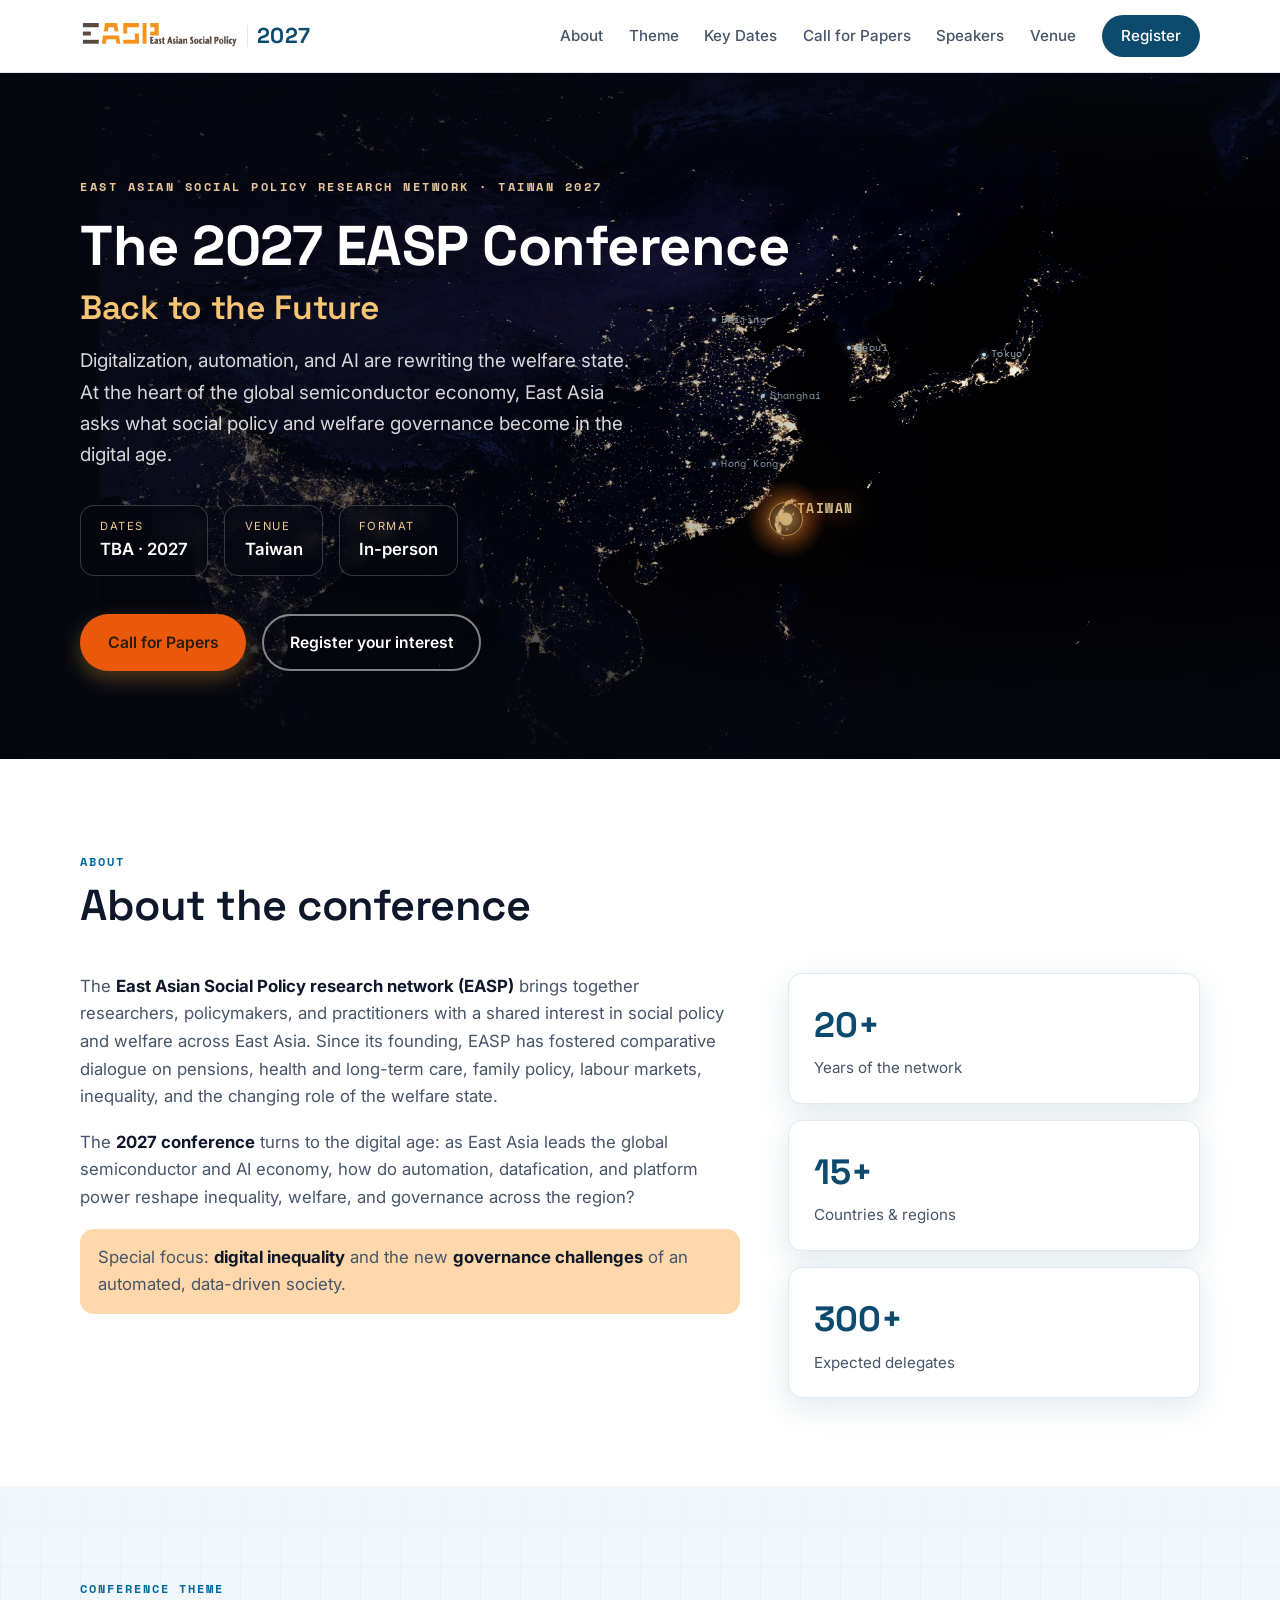
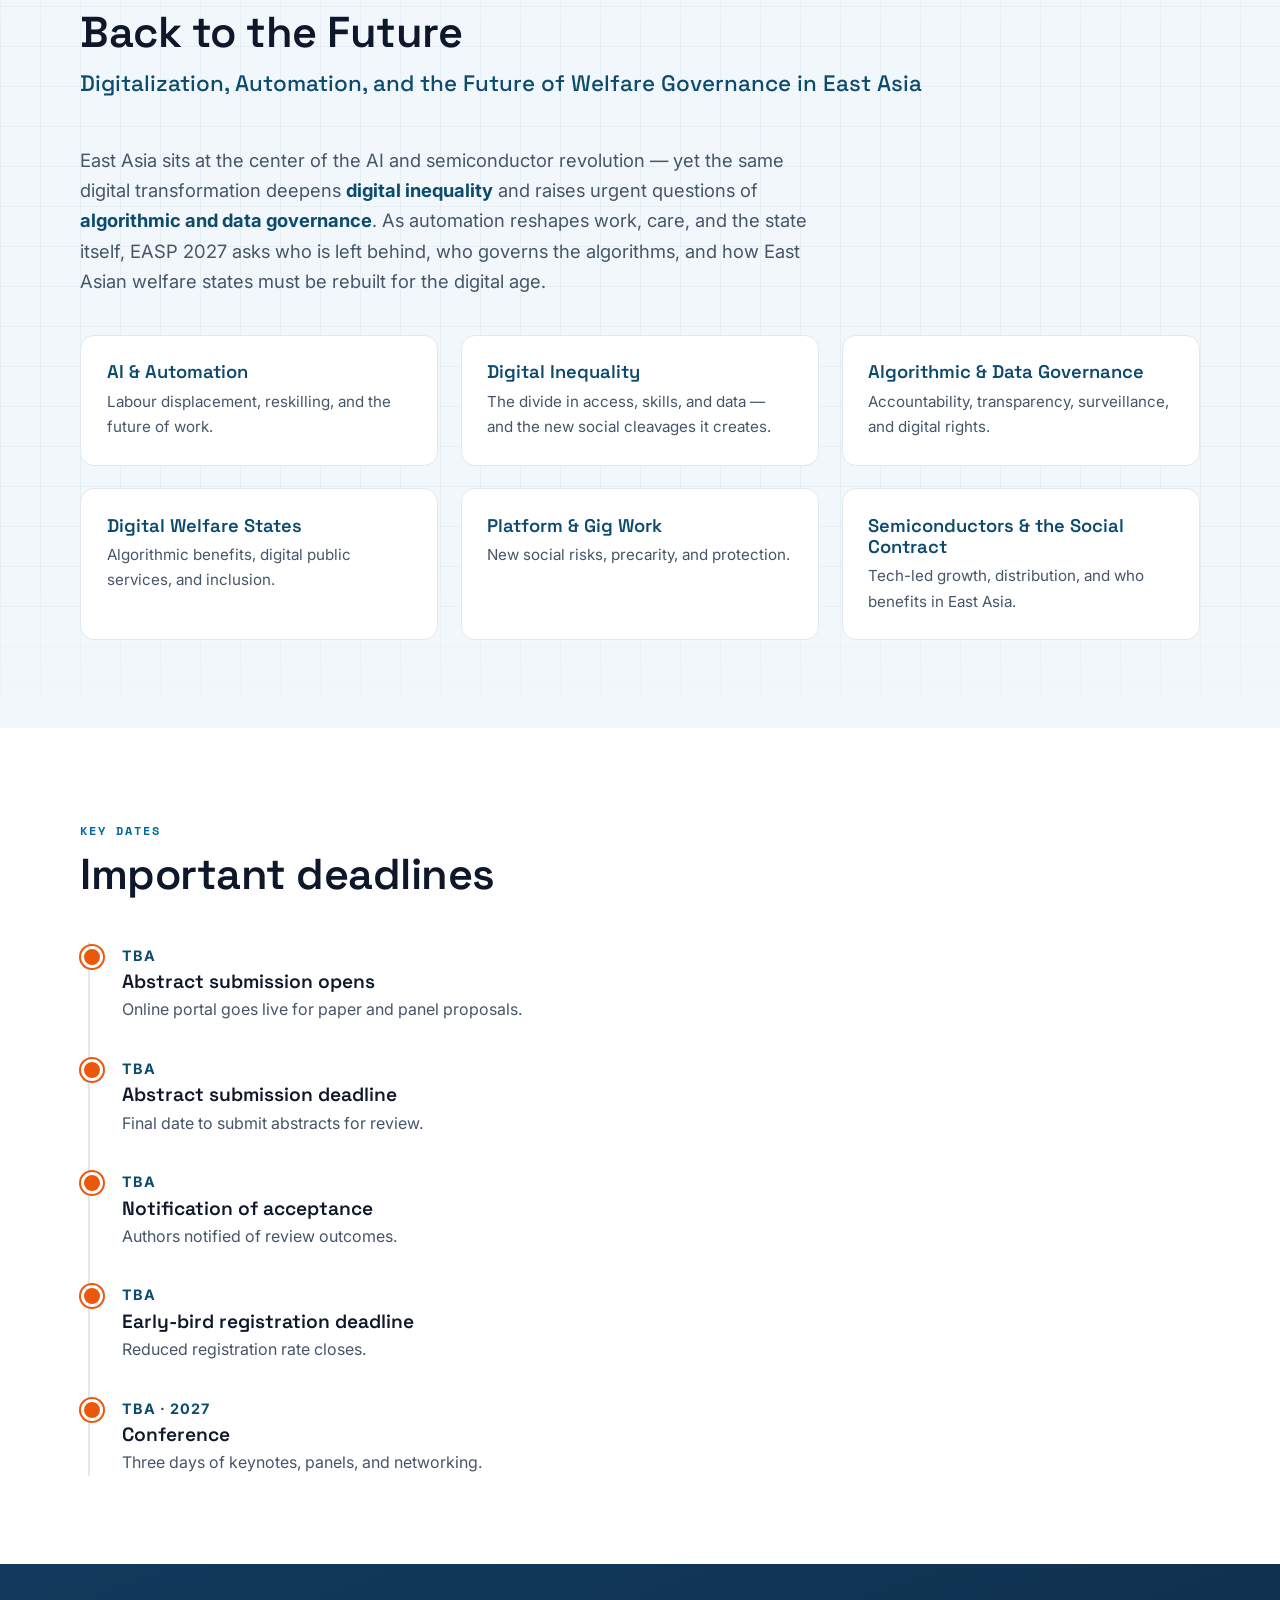
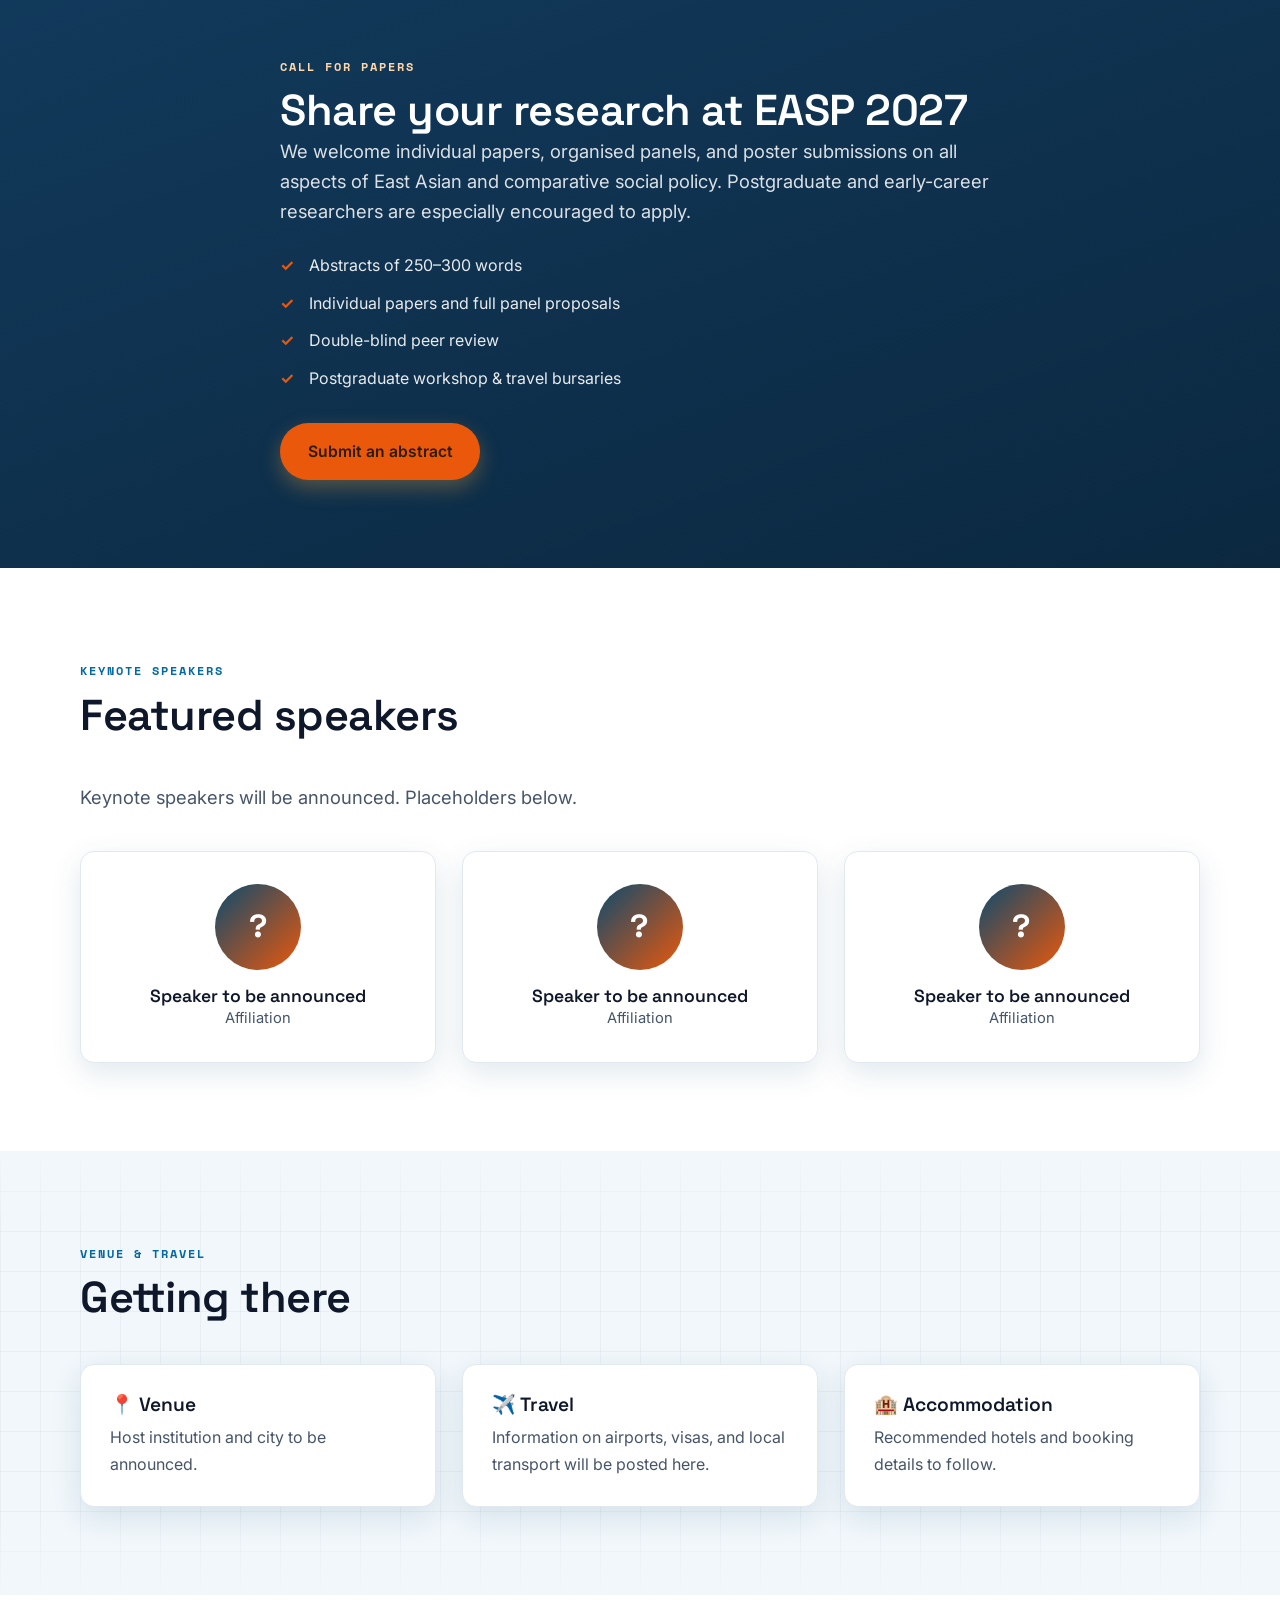
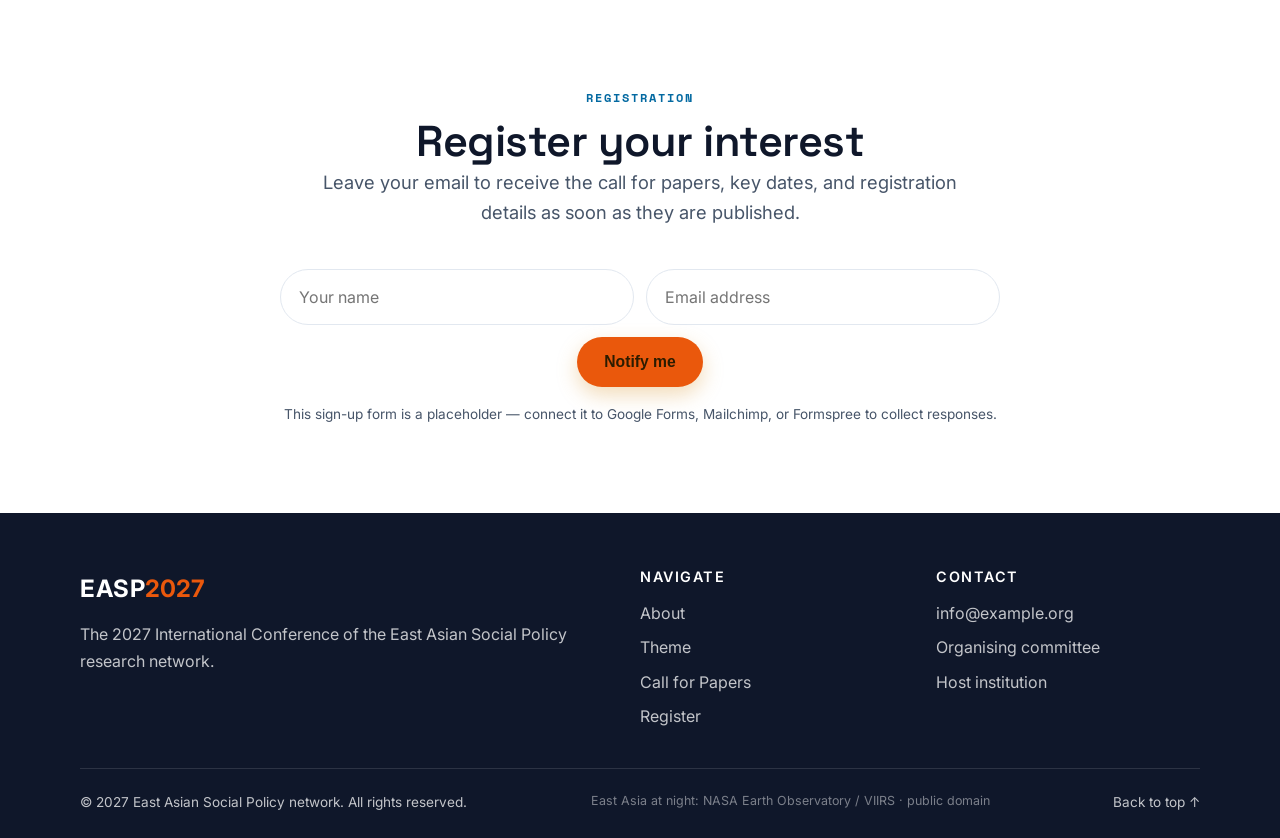
==== commit 432ff28d: "Refine night-photo hero: softer left, city labels, brighter Taiwan - Ease the left scrim so the map'" ====
--- a/index.html
+++ b/index.html
@@ -19,7 +19,7 @@
   <link rel="preconnect" href="https://fonts.gstatic.com" crossorigin />
   <link href="https://fonts.googleapis.com/css2?family=Space+Grotesk:wght@400;500;600;700&family=Inter:wght@400;500;600;700&family=Space+Mono:wght@400;700&display=swap" rel="stylesheet" />
 
-  <link rel="stylesheet" href="styles.css?v=11" />
+  <link rel="stylesheet" href="styles.css?v=12" />
 </head>
 <body>
   <!-- ============ HEADER / NAV ============ -->
@@ -80,6 +80,11 @@
     <div class="hero-net" aria-hidden="true">
       <div class="map-stage">
         <img class="night" src="assets/easp-eastasia-night-wide.jpg?v=1" alt="" />
+        <span class="city" style="left:50%;top:36%">Beijing</span>
+        <span class="city" style="left:54%;top:47%">Shanghai</span>
+        <span class="city" style="left:61%;top:40%">Seoul</span>
+        <span class="city" style="left:72%;top:41%">Tokyo</span>
+        <span class="city" style="left:50%;top:57%">Hong Kong</span>
         <span class="taiwan-glow"><i></i><b>Taiwan</b></span>
       </div>
     </div>
--- a/styles.css
+++ b/styles.css
@@ -157,16 +157,38 @@
   z-index: 1;
   pointer-events: none;
   background:
-    linear-gradient(90deg, #05070f 0%, rgba(5,7,15,.92) 32%, rgba(5,7,15,.38) 55%, rgba(5,7,15,.06) 78%, rgba(5,7,15,.16) 100%),
+    linear-gradient(90deg, rgba(5,7,15,.80) 0%, rgba(5,7,15,.58) 34%, rgba(5,7,15,.24) 56%, rgba(5,7,15,.04) 78%, rgba(5,7,15,.12) 100%),
     linear-gradient(180deg, rgba(5,7,15,.76) 0%, transparent 22%, transparent 70%, #05070f 100%);
 }
+/* Subtle city markers (kept subordinate to Taiwan) */
+.map-stage .city {
+  position: absolute;
+  z-index: 2;
+  transform: translateY(-50%);
+  padding-left: 9px;
+  font-family: var(--mono);
+  font-size: .62rem;
+  letter-spacing: .4px;
+  color: rgba(207,234,255,.82);
+  text-shadow: 0 1px 3px #000, 0 0 7px rgba(0,0,0,.9);
+  white-space: nowrap;
+}
+.map-stage .city::before {
+  content: "";
+  position: absolute; left: 0; top: 50%;
+  width: 4px; height: 4px; margin-top: -2px;
+  border-radius: 50%;
+  background: #bfe6ff;
+  box-shadow: 0 0 6px rgba(191,230,255,.9);
+}
+/* Taiwan — host city, most prominent + twinkling */
 .taiwan-glow {
   position: absolute;
   left: 56%;
   top: 65%;
-  z-index: 2;
-  width: 18px;
-  height: 18px;
+  z-index: 3;
+  width: 22px;
+  height: 22px;
   transform: translate(-50%, -50%);
 }
 .taiwan-glow i,
@@ -179,49 +201,49 @@
   transform: translate(-50%, -50%);
 }
 .taiwan-glow i {
-  width: 9px;
-  height: 9px;
-  background: #ffd27a;
-  box-shadow: 0 0 14px #ffd27a, 0 0 36px rgba(255,126,37,.96), 0 0 72px rgba(255,126,37,.54);
-  animation: taiwan-flash 1.6s ease-in-out infinite;
+  width: 13px;
+  height: 13px;
+  background: #ffe2a6;
+  box-shadow: 0 0 18px #ffd27a, 0 0 46px rgba(255,170,60,1), 0 0 98px rgba(255,126,37,.72);
+  animation: taiwan-flash 1.25s ease-in-out infinite;
 }
 .taiwan-glow::before {
-  width: 24px;
-  height: 24px;
-  border: 1px solid rgba(255,210,122,.78);
-  box-shadow: 0 0 18px rgba(255,126,37,.48);
-  animation: taiwan-pulse 1.6s ease-out infinite;
+  width: 32px;
+  height: 32px;
+  border: 1.5px solid rgba(255,210,122,.85);
+  box-shadow: 0 0 22px rgba(255,126,37,.55);
+  animation: taiwan-pulse 1.25s ease-out infinite;
 }
 .taiwan-glow::after {
-  width: 54px;
-  height: 54px;
-  background: radial-gradient(circle, rgba(255,210,122,.38) 0%, rgba(255,126,37,.20) 38%, transparent 70%);
-  animation: taiwan-halo 1.6s ease-in-out infinite;
+  width: 80px;
+  height: 80px;
+  background: radial-gradient(circle, rgba(255,210,122,.5) 0%, rgba(255,126,37,.26) 38%, transparent 70%);
+  animation: taiwan-halo 1.25s ease-in-out infinite;
 }
 .taiwan-glow b {
   position: absolute;
-  left: 18px;
-  top: -9px;
+  left: 22px;
+  top: -10px;
   font-family: var(--mono);
-  font-size: .72rem;
+  font-size: .82rem;
   font-weight: 700;
   letter-spacing: 1.5px;
-  color: #ffdca3;
-  text-shadow: 0 0 10px #000, 0 0 20px rgba(255,126,37,.9);
+  color: #ffe1a8;
+  text-shadow: 0 0 10px #000, 0 0 22px rgba(255,126,37,1);
   text-transform: uppercase;
   white-space: nowrap;
 }
 @keyframes taiwan-flash {
-  0%, 100% { opacity: .82; transform: translate(-50%, -50%) scale(.92); }
-  42% { opacity: 1; transform: translate(-50%, -50%) scale(1.22); }
+  0%, 100% { opacity: .78; transform: translate(-50%, -50%) scale(.84); }
+  42% { opacity: 1; transform: translate(-50%, -50%) scale(1.32); }
 }
 @keyframes taiwan-pulse {
-  0% { opacity: .86; transform: translate(-50%, -50%) scale(.62); }
-  72%, 100% { opacity: 0; transform: translate(-50%, -50%) scale(2.2); }
+  0% { opacity: .9; transform: translate(-50%, -50%) scale(.55); }
+  72%, 100% { opacity: 0; transform: translate(-50%, -50%) scale(2.5); }
 }
 @keyframes taiwan-halo {
-  0%, 100% { opacity: .35; transform: translate(-50%, -50%) scale(.86); }
-  44% { opacity: .82; transform: translate(-50%, -50%) scale(1.08); }
+  0%, 100% { opacity: .4; transform: translate(-50%, -50%) scale(.8); }
+  44% { opacity: .92; transform: translate(-50%, -50%) scale(1.14); }
 }
 @media (prefers-reduced-motion: reduce) {
   .taiwan-glow i,
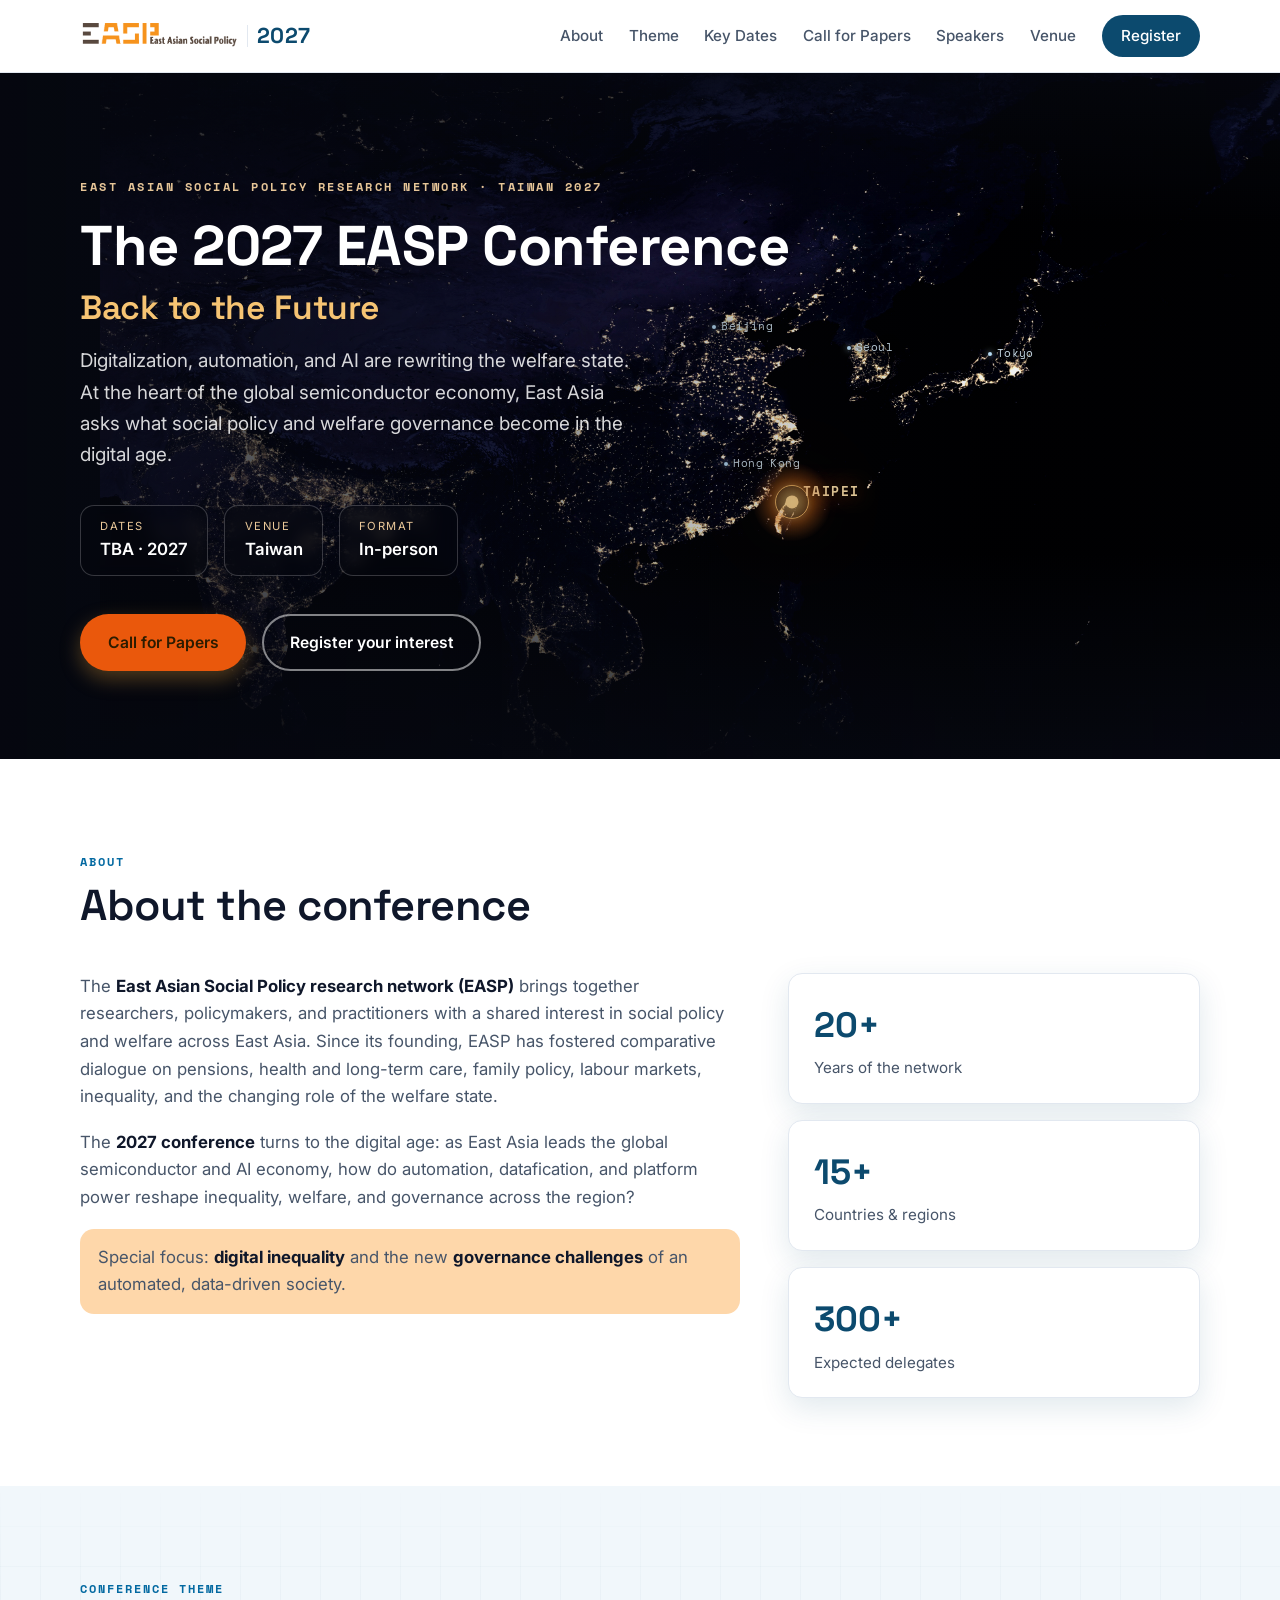
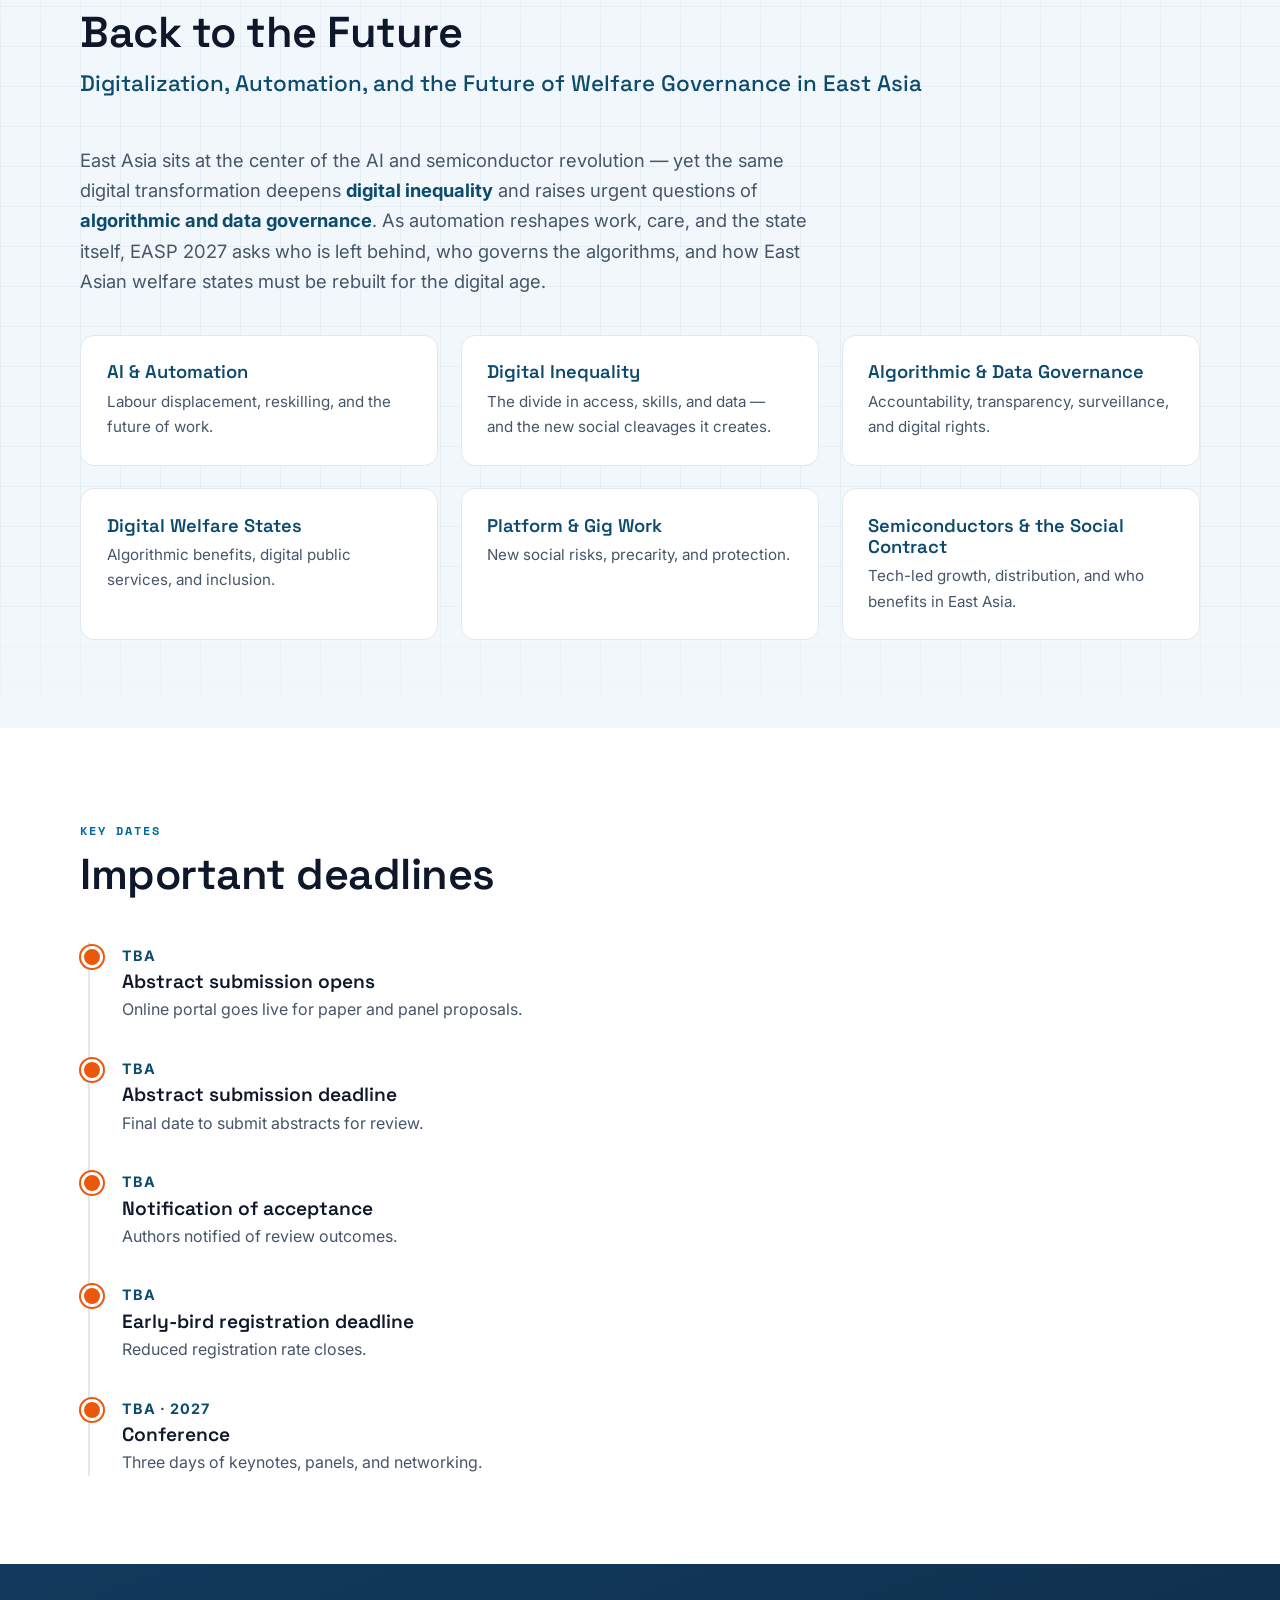
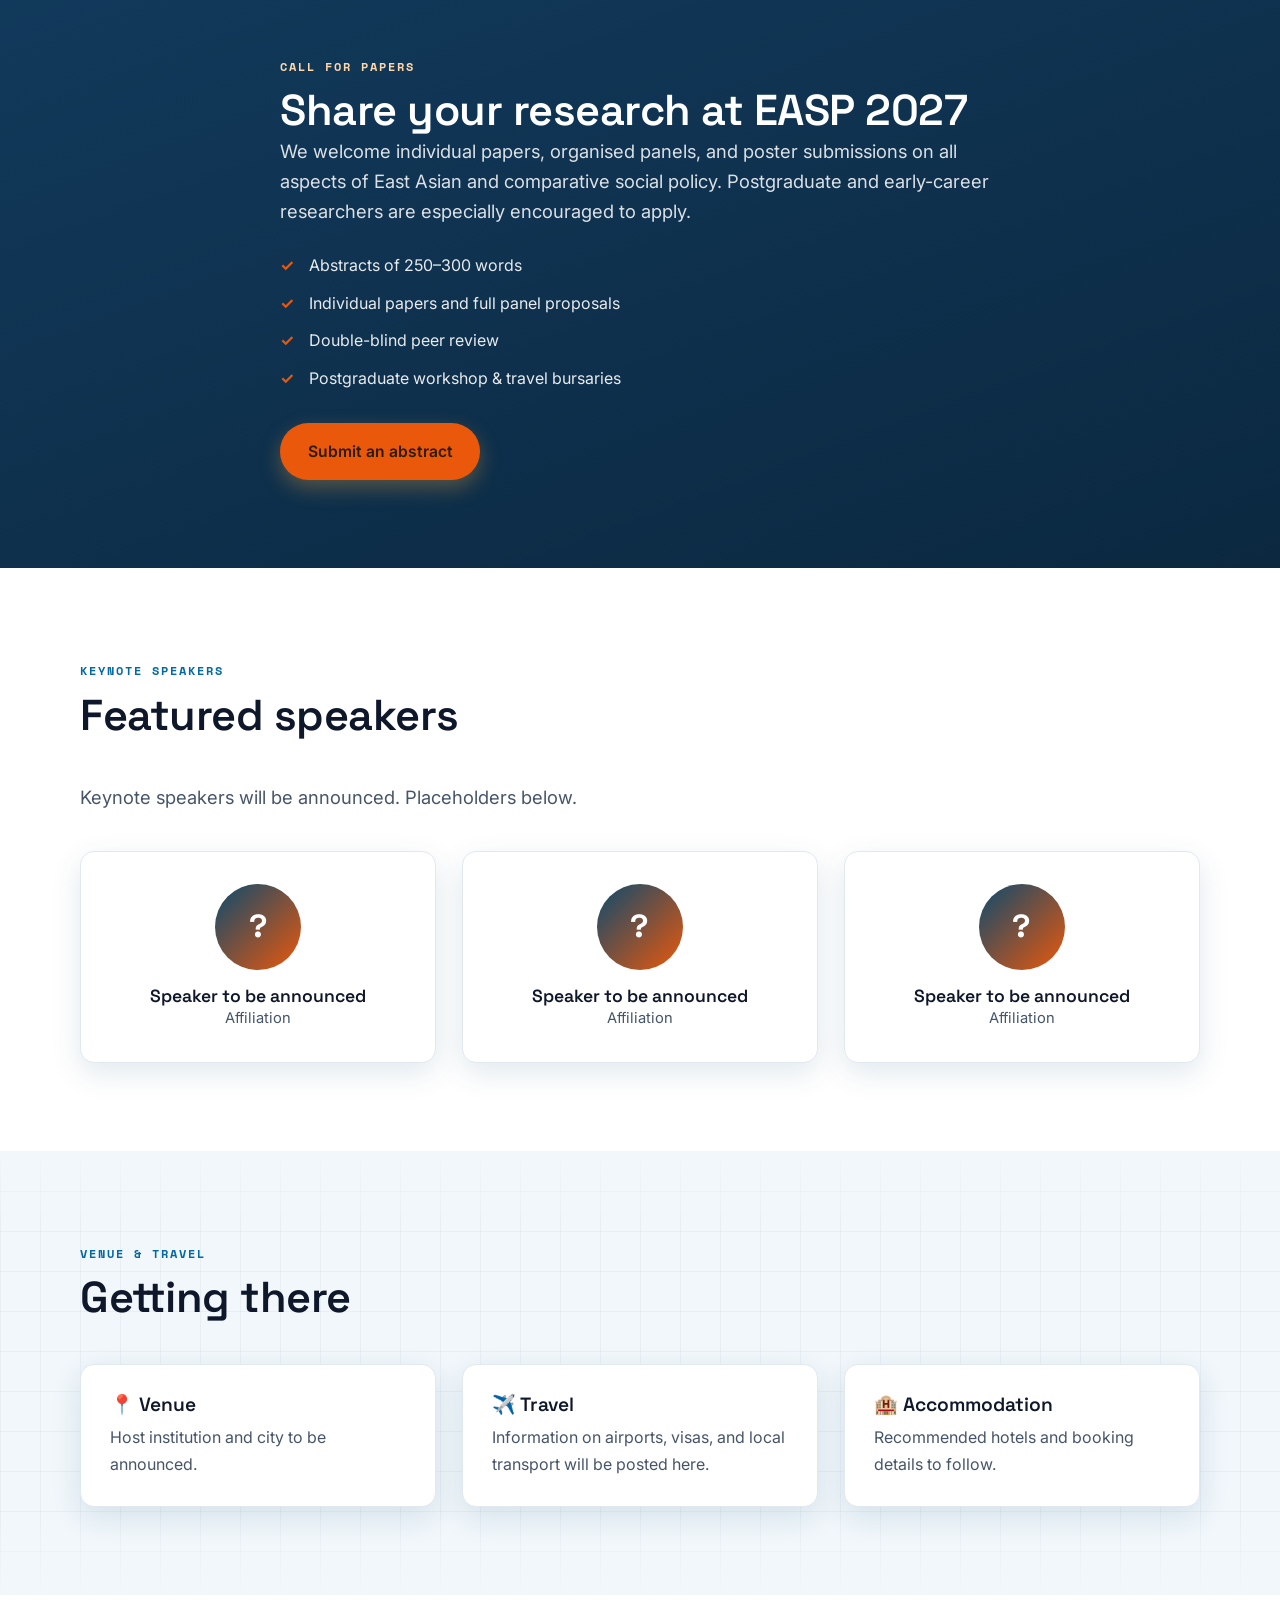
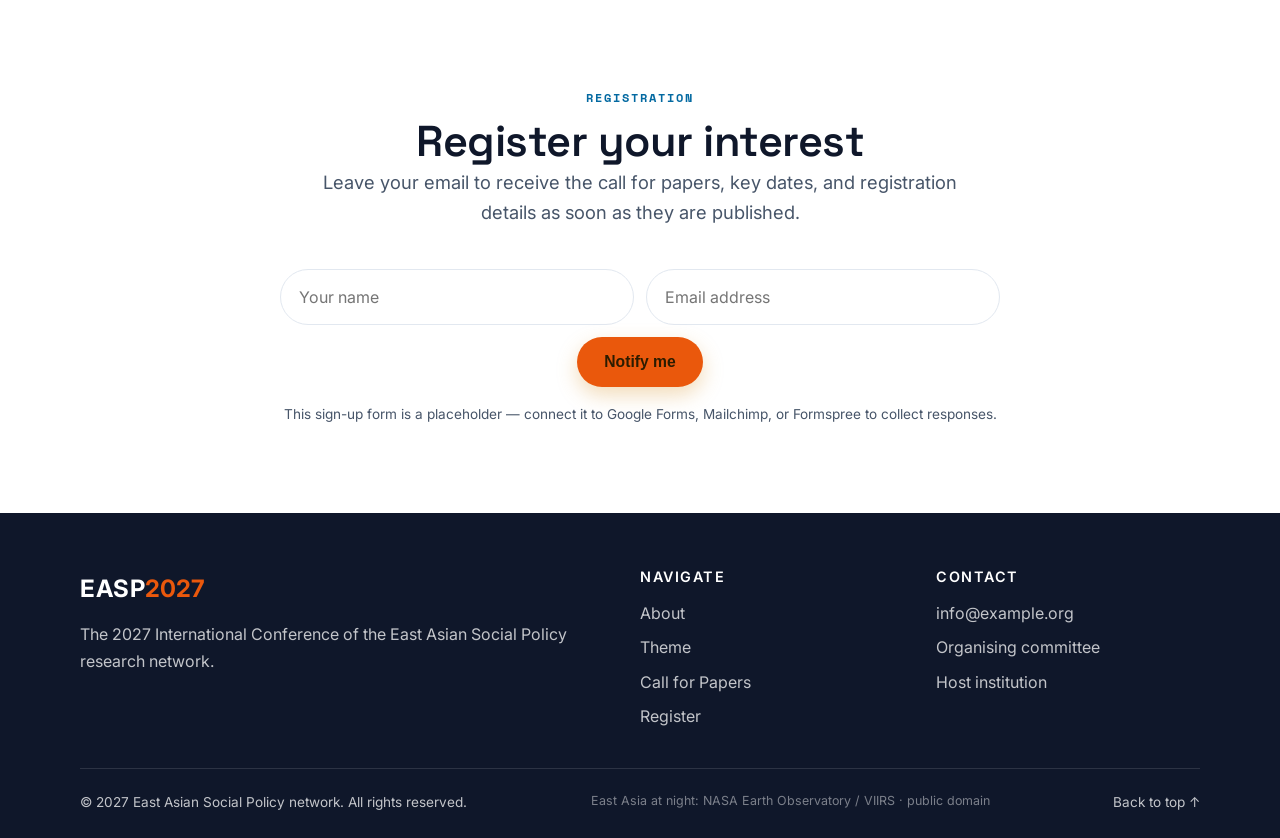
==== commit eee65c2a: "Label capitals + Taipei (host); drop Shanghai Mark the host as "Taipei" (city, not "Taiwan") at the " ====
--- a/index.html
+++ b/index.html
@@ -19,7 +19,7 @@
   <link rel="preconnect" href="https://fonts.gstatic.com" crossorigin />
   <link href="https://fonts.googleapis.com/css2?family=Space+Grotesk:wght@400;500;600;700&family=Inter:wght@400;500;600;700&family=Space+Mono:wght@400;700&display=swap" rel="stylesheet" />
 
-  <link rel="stylesheet" href="styles.css?v=12" />
+  <link rel="stylesheet" href="styles.css?v=13" />
 </head>
 <body>
   <!-- ============ HEADER / NAV ============ -->
@@ -80,12 +80,11 @@
     <div class="hero-net" aria-hidden="true">
       <div class="map-stage">
         <img class="night" src="assets/easp-eastasia-night-wide.jpg?v=1" alt="" />
-        <span class="city" style="left:50%;top:36%">Beijing</span>
-        <span class="city" style="left:54%;top:47%">Shanghai</span>
+        <span class="city" style="left:50%;top:37%">Beijing</span>
         <span class="city" style="left:61%;top:40%">Seoul</span>
-        <span class="city" style="left:72%;top:41%">Tokyo</span>
-        <span class="city" style="left:50%;top:57%">Hong Kong</span>
-        <span class="taiwan-glow"><i></i><b>Taiwan</b></span>
+        <span class="city" style="left:72.5%;top:41%">Tokyo</span>
+        <span class="city" style="left:51%;top:57%">Hong Kong</span>
+        <span class="taiwan-glow" style="left:56.5%;top:62.5%"><i></i><b>Taipei</b></span>
       </div>
     </div>
   </section>
--- a/styles.css
+++ b/styles.css
@@ -167,10 +167,10 @@
   transform: translateY(-50%);
   padding-left: 9px;
   font-family: var(--mono);
-  font-size: .62rem;
+  font-size: .68rem;
   letter-spacing: .4px;
-  color: rgba(207,234,255,.82);
-  text-shadow: 0 1px 3px #000, 0 0 7px rgba(0,0,0,.9);
+  color: rgba(222,242,255,.95);
+  text-shadow: 0 1px 4px #000, 0 0 9px rgba(0,0,0,.95);
   white-space: nowrap;
 }
 .map-stage .city::before {
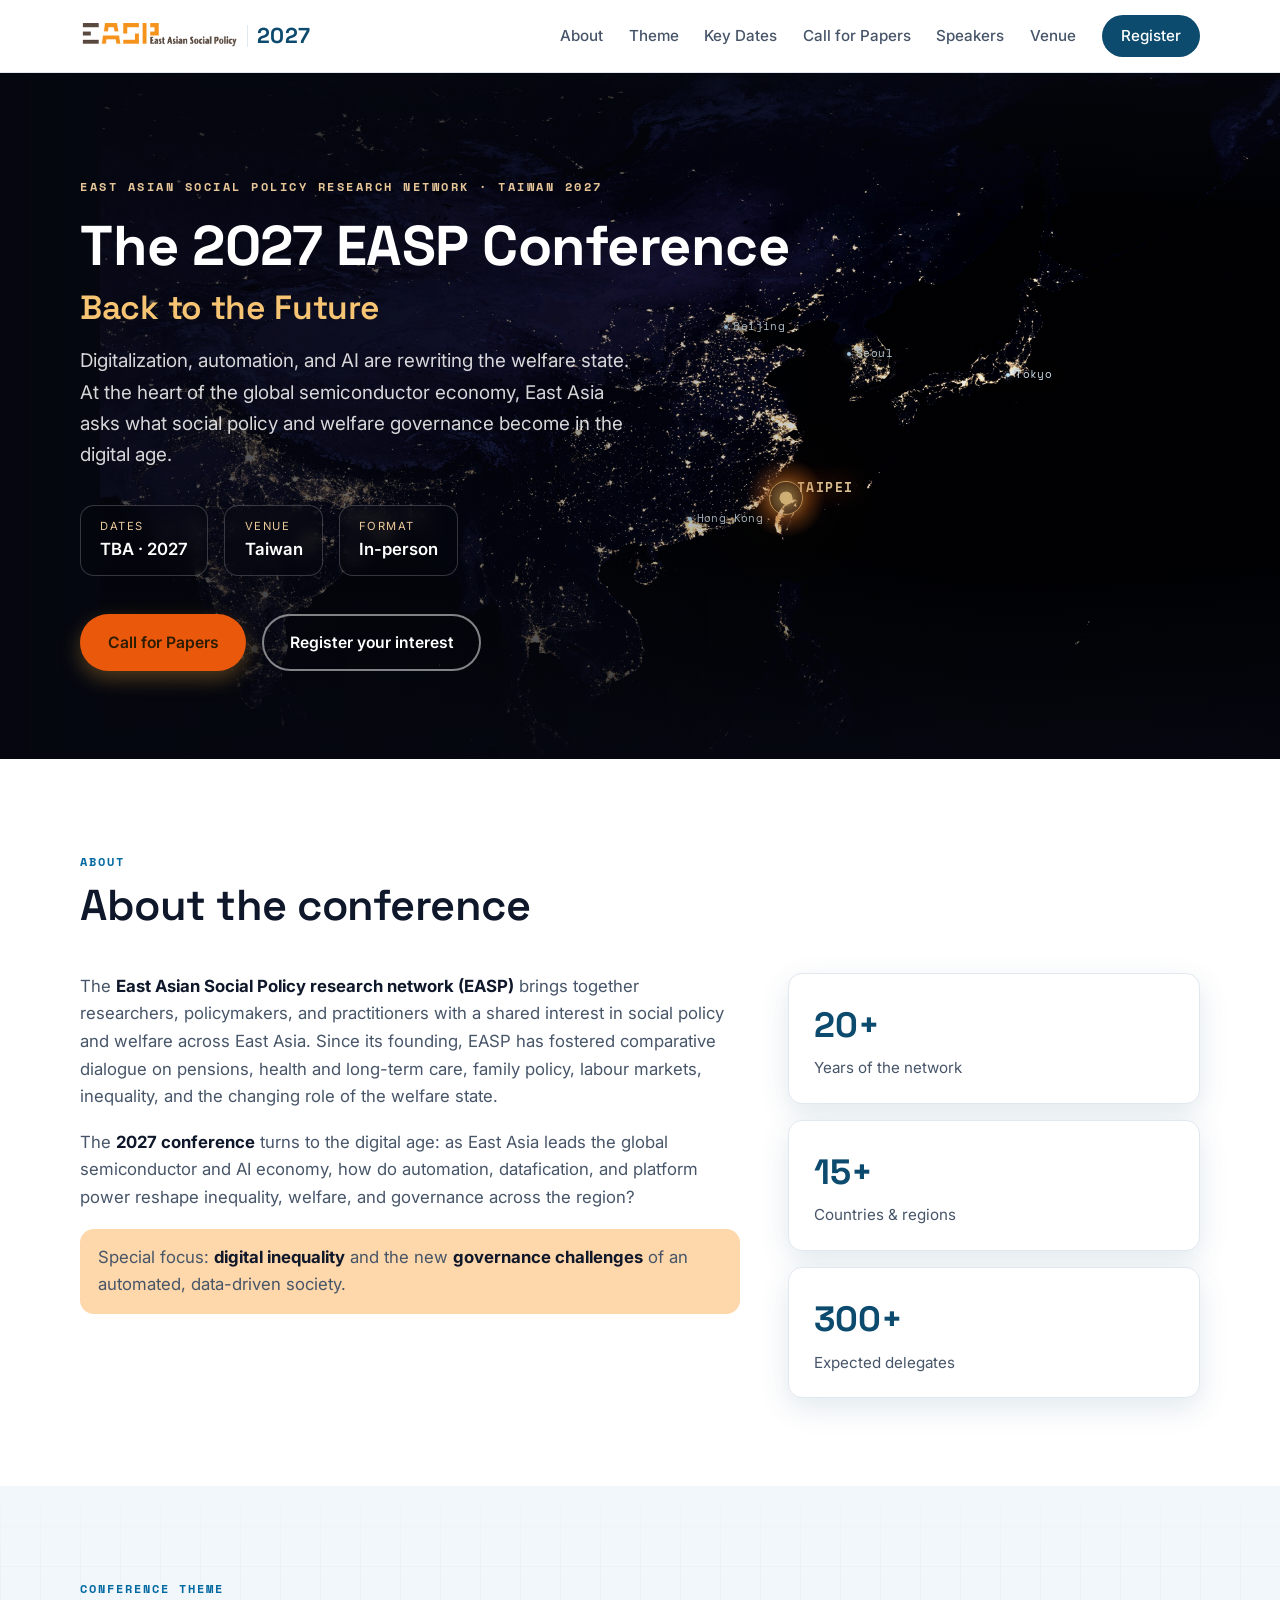
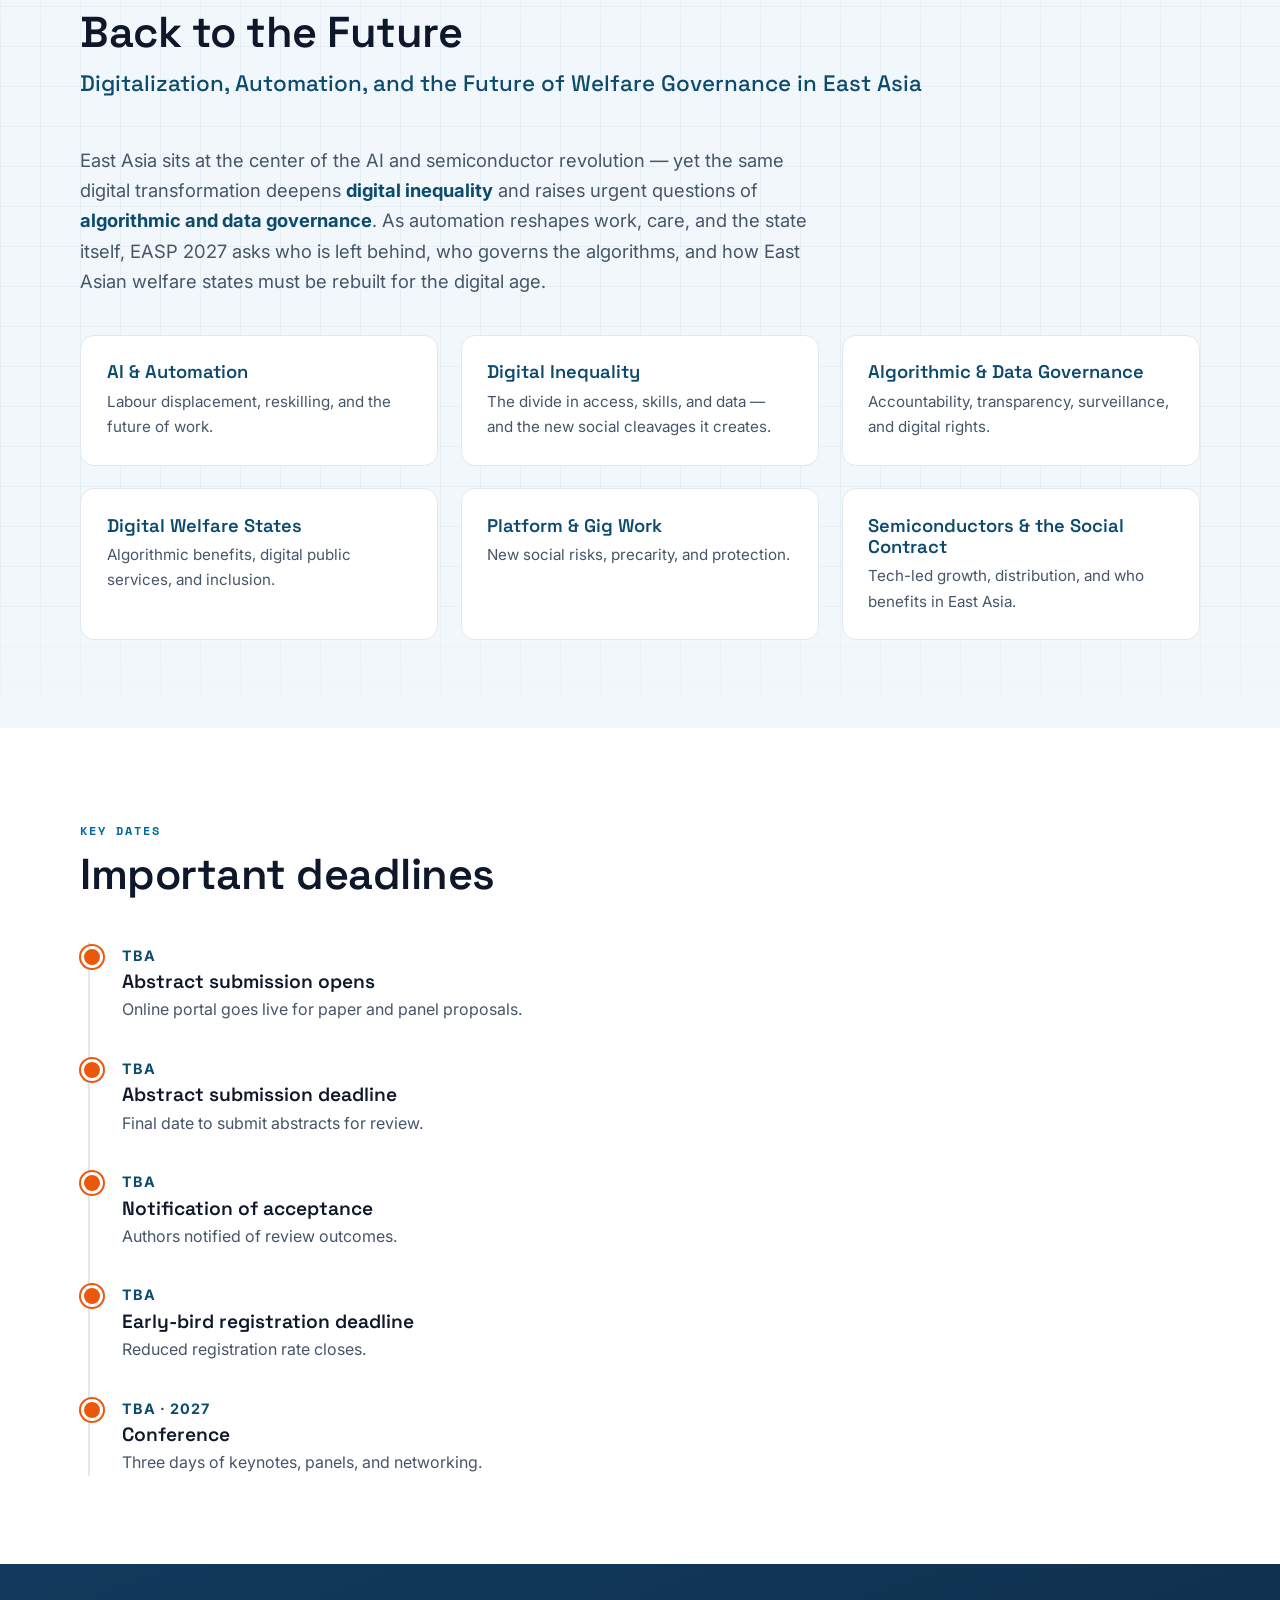
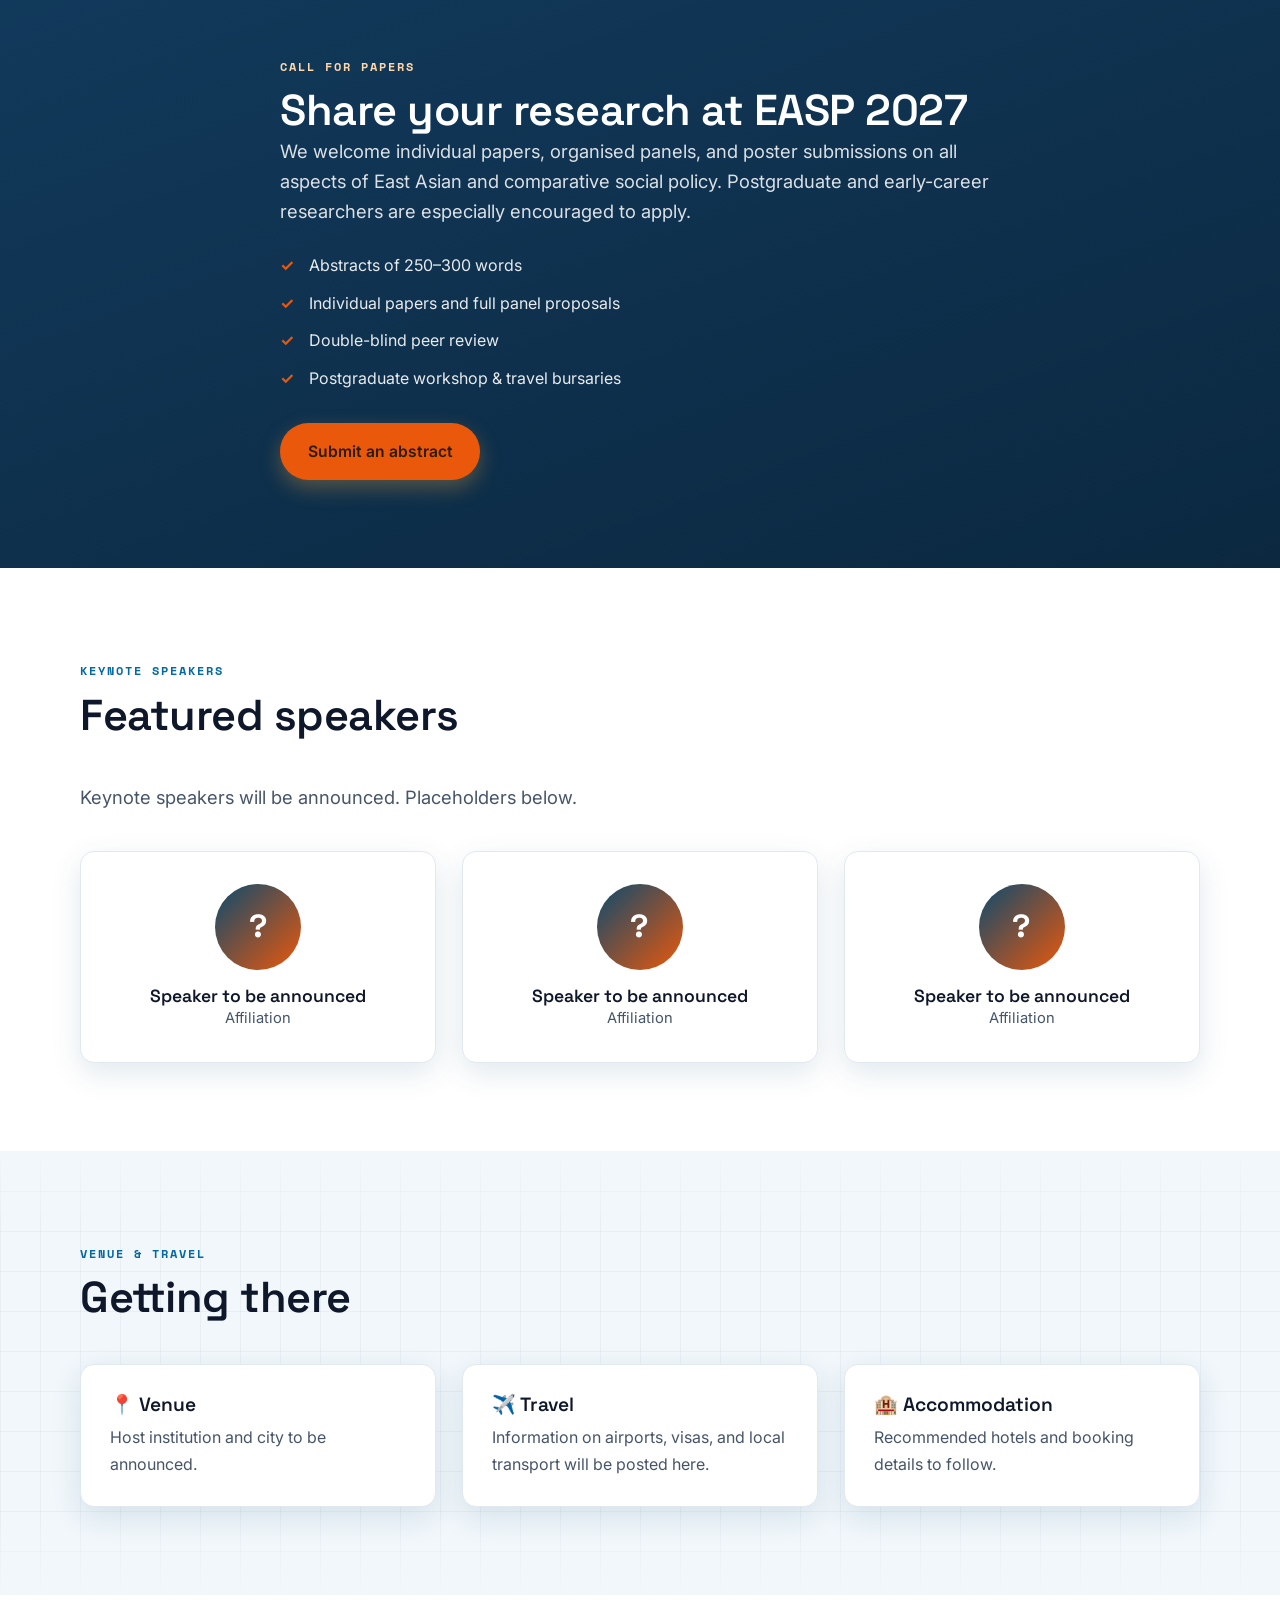
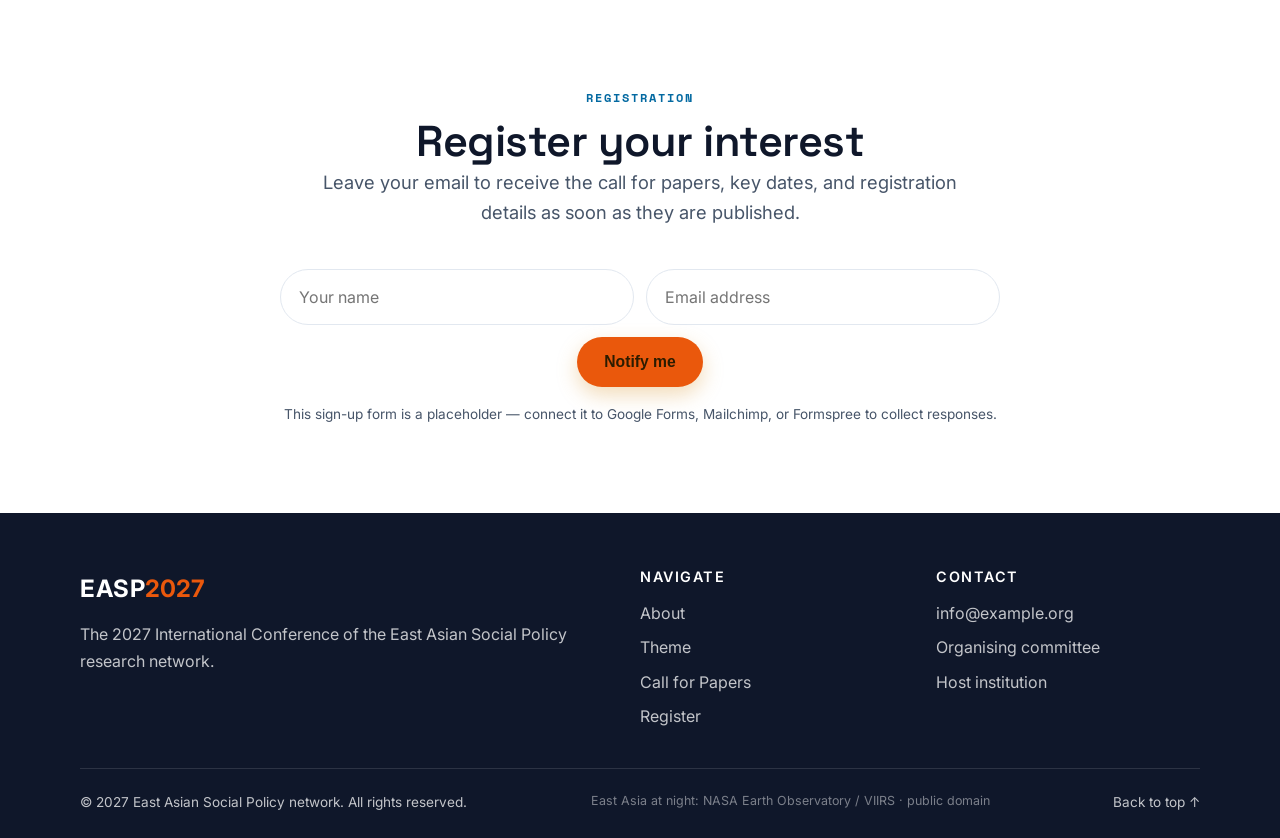
==== commit 3018811e: "Fix city marker positions (Hong Kong was in open sea) Place markers on their actual light clusters i" ====
--- a/index.html
+++ b/index.html
@@ -80,11 +80,11 @@
     <div class="hero-net" aria-hidden="true">
       <div class="map-stage">
         <img class="night" src="assets/easp-eastasia-night-wide.jpg?v=1" alt="" />
-        <span class="city" style="left:50%;top:37%">Beijing</span>
-        <span class="city" style="left:61%;top:40%">Seoul</span>
-        <span class="city" style="left:72.5%;top:41%">Tokyo</span>
-        <span class="city" style="left:51%;top:57%">Hong Kong</span>
-        <span class="taiwan-glow" style="left:56.5%;top:62.5%"><i></i><b>Taipei</b></span>
+        <span class="city" style="left:51%;top:37%">Beijing</span>
+        <span class="city" style="left:61%;top:41%">Seoul</span>
+        <span class="city" style="left:74%;top:44%">Tokyo</span>
+        <span class="city" style="left:48%;top:65%">Hong Kong</span>
+        <span class="taiwan-glow" style="left:56%;top:62%"><i></i><b>Taipei</b></span>
       </div>
     </div>
   </section>
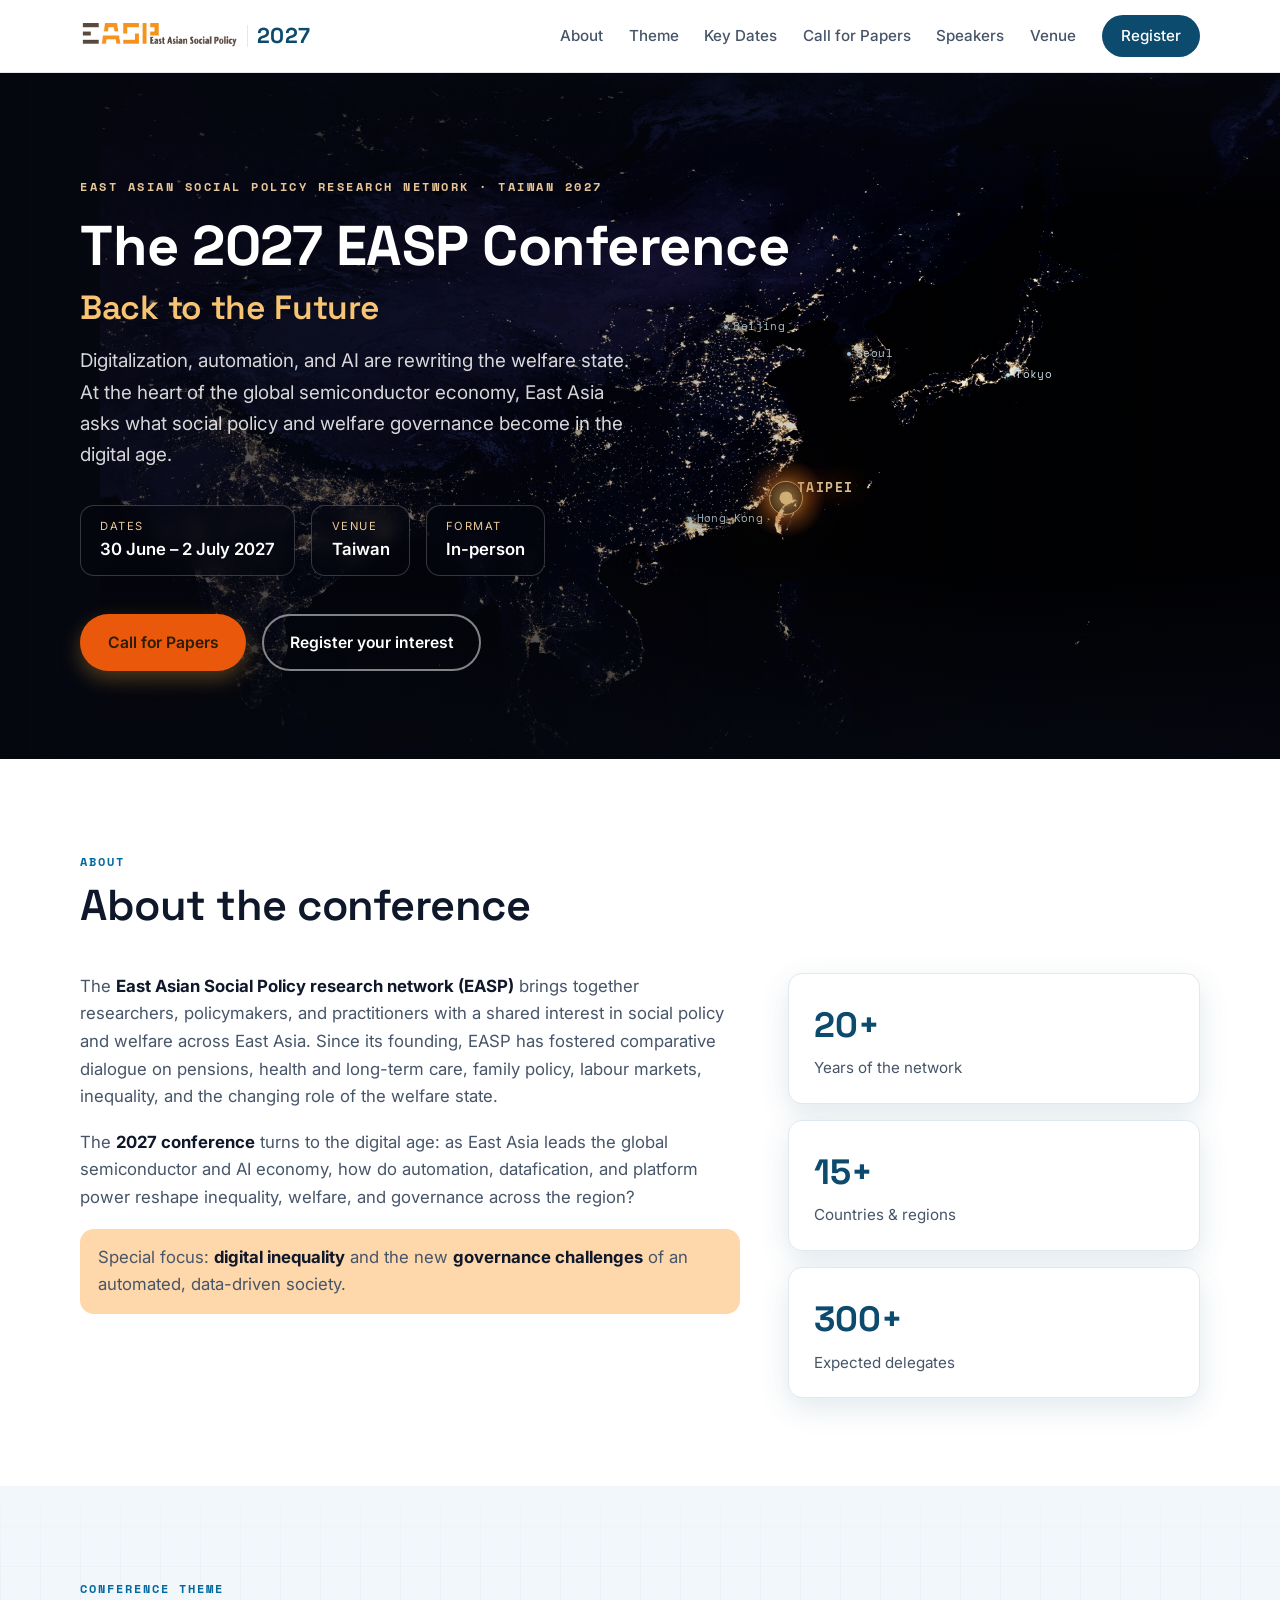
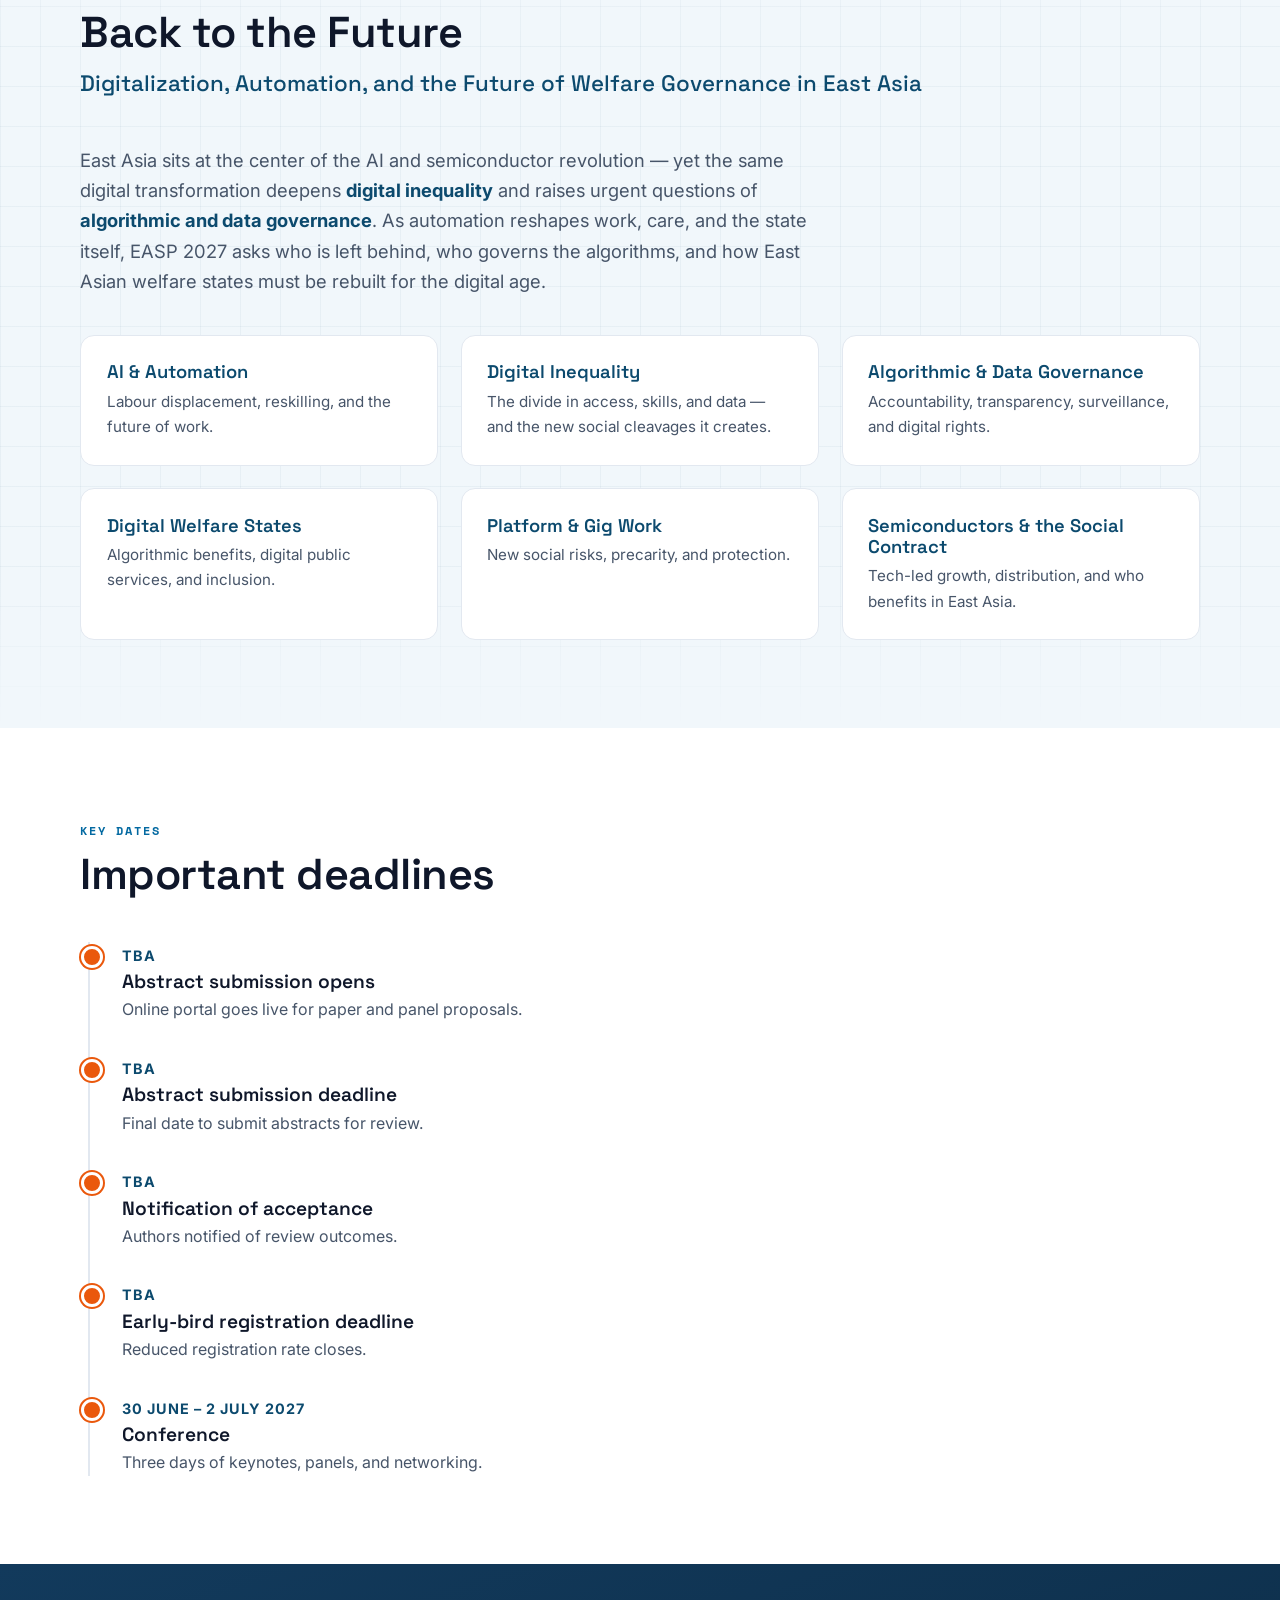
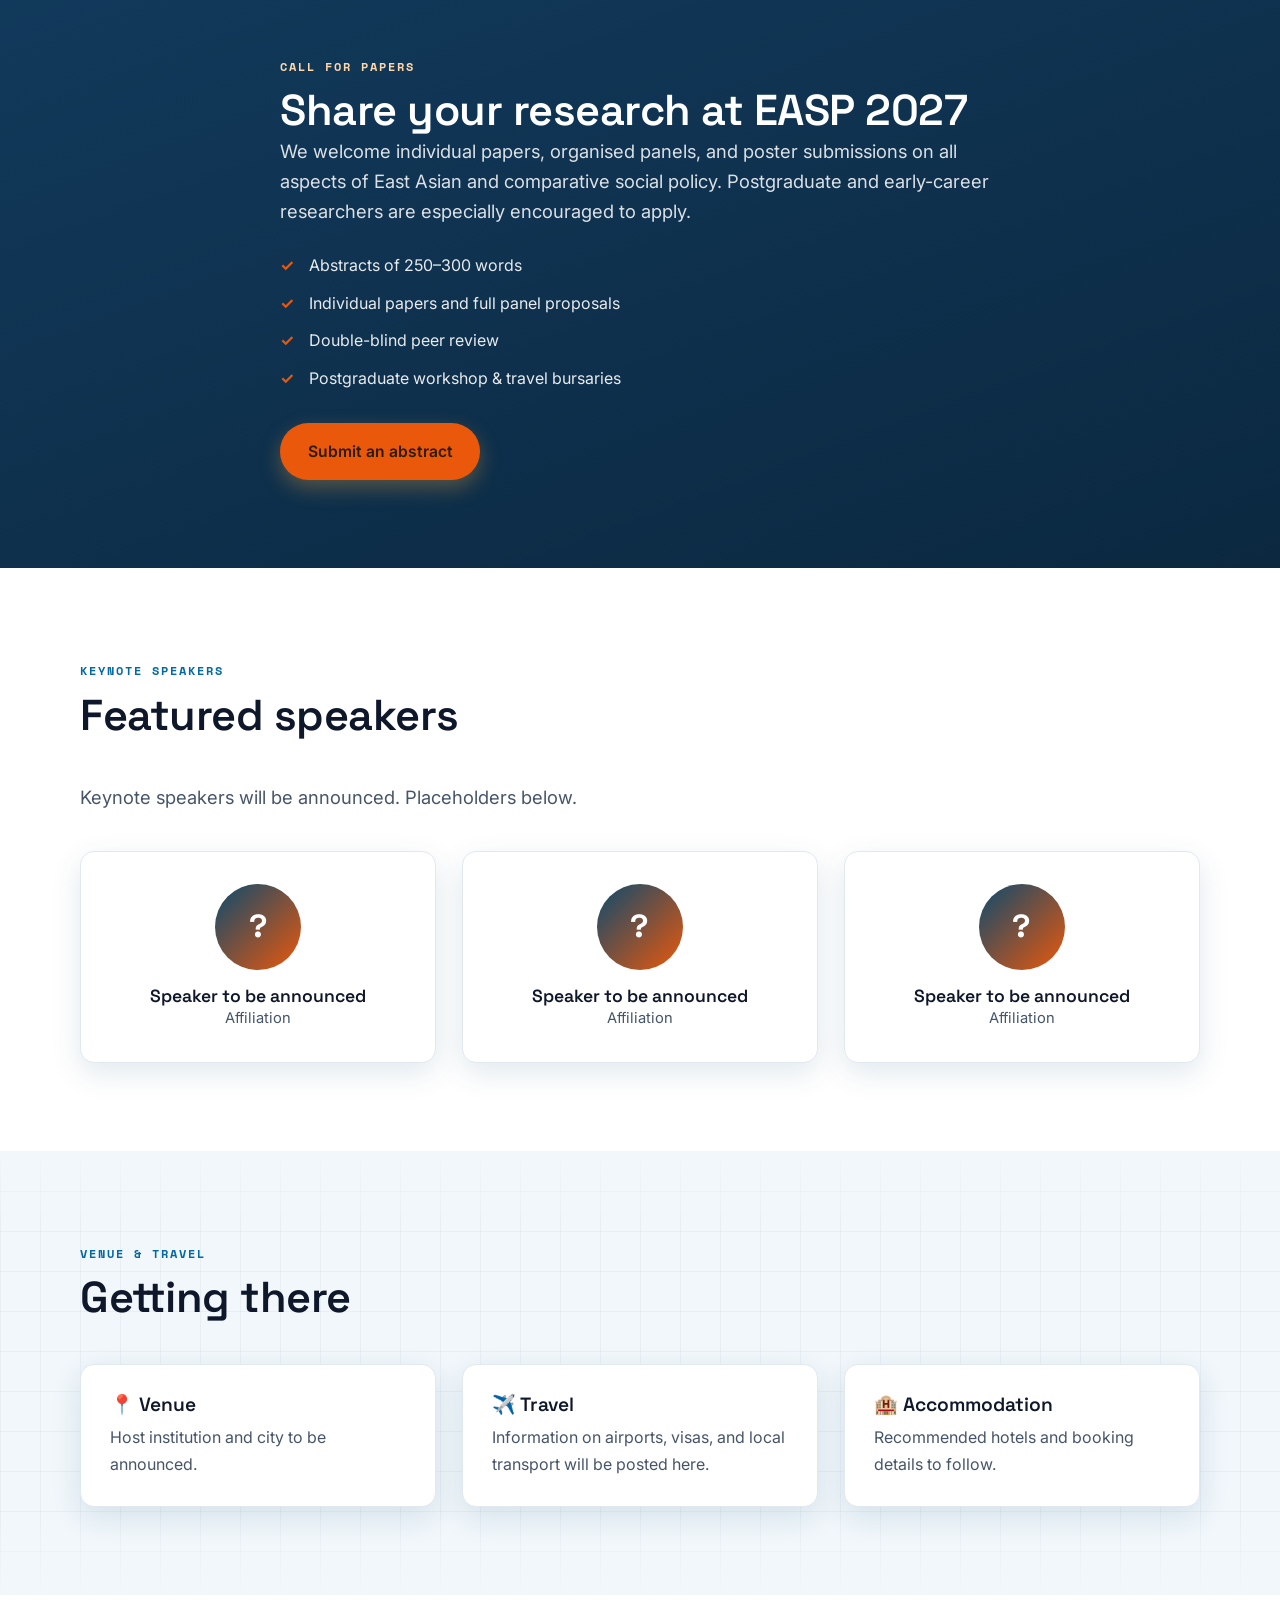
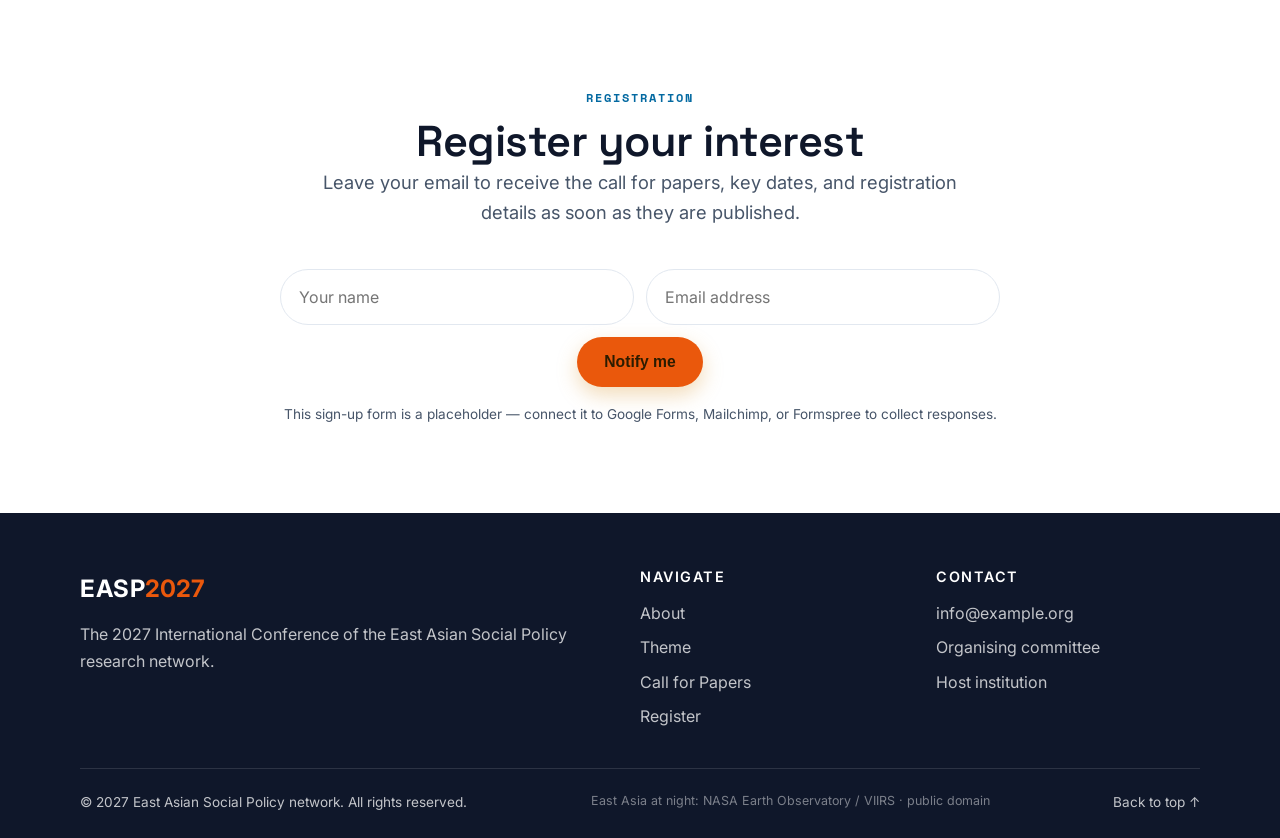
==== commit 82cab248: "Add root fallback shim so the legacy branch build serves the site Until the Pages source is switched" ====
--- a/index.html
+++ b/index.html
@@ -1,309 +1,15 @@
 <!DOCTYPE html>
 <html lang="en">
 <head>
-  <meta charset="UTF-8" />
-  <meta name="viewport" content="width=device-width, initial-scale=1.0" />
+  <meta charset="utf-8" />
   <title>EASP 2027 — East Asian Social Policy Network Conference</title>
-  <meta name="description" content="EASP 2027, Taiwan — Back to the Future: how digitalization, automation, and AI are reshaping welfare states and welfare governance across East Asia." />
-
-  <!-- Social preview -->
-  <meta property="og:title" content="EASP 2027 — East Asian Social Policy Network Conference" />
-  <meta property="og:description" content="Back to the Future — digitalization, automation, and the future of welfare governance in East Asia. The 2027 EASP Conference, Taiwan." />
-  <meta property="og:type" content="website" />
-
-  <!-- Inline SVG favicon -->
-  <link rel="icon" href="data:image/svg+xml,%3Csvg xmlns='http://www.w3.org/2000/svg' viewBox='0 0 100 100'%3E%3Crect width='100' height='100' rx='20' fill='%230c4a6e'/%3E%3Ctext x='50' y='68' font-size='52' font-family='Georgia,serif' fill='white' text-anchor='middle'%3EE%3C/text%3E%3C/svg%3E" />
-
-  <!-- Fonts -->
-  <link rel="preconnect" href="https://fonts.googleapis.com" />
-  <link rel="preconnect" href="https://fonts.gstatic.com" crossorigin />
-  <link href="https://fonts.googleapis.com/css2?family=Space+Grotesk:wght@400;500;600;700&family=Inter:wght@400;500;600;700&family=Space+Mono:wght@400;700&display=swap" rel="stylesheet" />
-
-  <link rel="stylesheet" href="styles.css?v=13" />
+  <!-- Fallback shim: only served by the legacy branch-based Pages build,
+       which publishes the repo root. Sends visitors to the real site in 網頁/.
+       The Actions workflow deploys 網頁/ directly and never includes this file. -->
+  <meta http-equiv="refresh" content="0; url=./%E7%B6%B2%E9%A0%81/" />
+  <script>location.replace('./%E7%B6%B2%E9%A0%81/');</script>
 </head>
 <body>
-  <!-- ============ HEADER / NAV ============ -->
-  <header class="site-header" id="top">
-    <div class="container nav-bar">
-      <a class="brand" href="#top" aria-label="EASP 2027 — home">
-        <img class="brand-logo" src="assets/easp-logo.gif"
-             alt="EASP — East Asian Social Policy research network" />
-        <span class="brand-divider" aria-hidden="true"></span>
-        <span class="brand-year">2027</span>
-      </a>
-      <nav class="nav-links" id="navLinks" aria-label="Primary">
-        <a href="#about">About</a>
-        <a href="#theme">Theme</a>
-        <a href="#dates">Key Dates</a>
-        <a href="#cfp">Call for Papers</a>
-        <a href="#speakers">Speakers</a>
-        <a href="#venue">Venue</a>
-        <a href="#register" class="nav-cta">Register</a>
-      </nav>
-      <button class="nav-toggle" id="navToggle" aria-label="Toggle menu" aria-expanded="false">
-        <span></span><span></span><span></span>
-      </button>
-    </div>
-  </header>
-
-  <!-- ============ HERO ============ -->
-  <section class="hero">
-    <div class="hero-bg" aria-hidden="true"></div>
-    <div class="container hero-inner">
-      <p class="hero-eyebrow">East Asian Social Policy Research Network · Taiwan 2027</p>
-      <h1 class="hero-title">The 2027 EASP Conference</h1>
-      <p class="hero-theme">Back to the Future</p>
-      <p class="hero-sub">
-        Digitalization, automation, and AI are rewriting the welfare state.
-        At the heart of the global semiconductor economy, East Asia asks what
-        social policy and welfare governance become in the digital age.
-      </p>
-      <div class="hero-meta">
-        <div class="meta-chip">
-          <span class="meta-label">Dates</span>
-          <span class="meta-value">TBA · 2027</span>
-        </div>
-        <div class="meta-chip">
-          <span class="meta-label">Venue</span>
-          <span class="meta-value">Taiwan</span>
-        </div>
-        <div class="meta-chip">
-          <span class="meta-label">Format</span>
-          <span class="meta-value">In-person</span>
-        </div>
-      </div>
-      <div class="hero-actions">
-        <a href="#cfp" class="btn btn-primary">Call for Papers</a>
-        <a href="#register" class="btn btn-ghost">Register your interest</a>
-      </div>
-    </div>
-    <div class="hero-net" aria-hidden="true">
-      <div class="map-stage">
-        <img class="night" src="assets/easp-eastasia-night-wide.jpg?v=1" alt="" />
-        <span class="city" style="left:51%;top:37%">Beijing</span>
-        <span class="city" style="left:61%;top:41%">Seoul</span>
-        <span class="city" style="left:74%;top:44%">Tokyo</span>
-        <span class="city" style="left:48%;top:65%">Hong Kong</span>
-        <span class="taiwan-glow" style="left:56%;top:62%"><i></i><b>Taipei</b></span>
-      </div>
-    </div>
-  </section>
-
-  <main>
-    <!-- ============ ABOUT ============ -->
-    <section id="about" class="section">
-      <div class="container">
-        <div class="section-head">
-          <span class="kicker">About</span>
-          <h2>About the conference</h2>
-        </div>
-        <div class="about-grid">
-          <div class="prose">
-            <p>
-              The <strong>East Asian Social Policy research network (EASP)</strong>
-              brings together researchers, policymakers, and practitioners with a
-              shared interest in social policy and welfare across East Asia.
-              Since its founding, EASP has fostered comparative dialogue on
-              pensions, health and long-term care, family policy, labour markets,
-              inequality, and the changing role of the welfare state.
-            </p>
-            <p>
-              The <strong>2027 conference</strong> turns to the digital age: as East
-              Asia leads the global semiconductor and AI economy, how do automation,
-              datafication, and platform power reshape inequality, welfare, and
-              governance across the region?
-            </p>
-            <p class="note">
-              Special focus: <strong>digital inequality</strong> and the new
-              <strong>governance challenges</strong> of an automated, data-driven society.
-            </p>
-          </div>
-          <div class="stats">
-            <div class="stat">
-              <span class="stat-num">20+</span>
-              <span class="stat-label">Years of the network</span>
-            </div>
-            <div class="stat">
-              <span class="stat-num">15+</span>
-              <span class="stat-label">Countries &amp; regions</span>
-            </div>
-            <div class="stat">
-              <span class="stat-num">300+</span>
-              <span class="stat-label">Expected delegates</span>
-            </div>
-          </div>
-        </div>
-      </div>
-    </section>
-
-    <!-- ============ THEME ============ -->
-    <section id="theme" class="section section-alt">
-      <div class="container">
-        <div class="section-head">
-          <span class="kicker">Conference theme</span>
-          <h2>Back to the Future</h2>
-          <p class="theme-sub">Digitalization, Automation, and the Future of Welfare Governance in East Asia</p>
-        </div>
-        <p class="lead">
-          East Asia sits at the center of the AI and semiconductor revolution — yet the
-          same digital transformation deepens <strong>digital inequality</strong> and raises
-          urgent questions of <strong>algorithmic and data governance</strong>. As automation
-          reshapes work, care, and the state itself, EASP 2027 asks who is left behind, who
-          governs the algorithms, and how East Asian welfare states must be rebuilt for the
-          digital age.
-        </p>
-        <div class="topics">
-          <div class="topic-card"><h3>AI &amp; Automation</h3><p>Labour displacement, reskilling, and the future of work.</p></div>
-          <div class="topic-card"><h3>Digital Inequality</h3><p>The divide in access, skills, and data — and the new social cleavages it creates.</p></div>
-          <div class="topic-card"><h3>Algorithmic &amp; Data Governance</h3><p>Accountability, transparency, surveillance, and digital rights.</p></div>
-          <div class="topic-card"><h3>Digital Welfare States</h3><p>Algorithmic benefits, digital public services, and inclusion.</p></div>
-          <div class="topic-card"><h3>Platform &amp; Gig Work</h3><p>New social risks, precarity, and protection.</p></div>
-          <div class="topic-card"><h3>Semiconductors &amp; the Social Contract</h3><p>Tech-led growth, distribution, and who benefits in East Asia.</p></div>
-        </div>
-      </div>
-    </section>
-
-    <!-- ============ KEY DATES ============ -->
-    <section id="dates" class="section">
-      <div class="container">
-        <div class="section-head">
-          <span class="kicker">Key dates</span>
-          <h2>Important deadlines</h2>
-        </div>
-        <ol class="timeline">
-          <li>
-            <span class="tl-date">TBA</span>
-            <div class="tl-body"><h3>Abstract submission opens</h3><p>Online portal goes live for paper and panel proposals.</p></div>
-          </li>
-          <li>
-            <span class="tl-date">TBA</span>
-            <div class="tl-body"><h3>Abstract submission deadline</h3><p>Final date to submit abstracts for review.</p></div>
-          </li>
-          <li>
-            <span class="tl-date">TBA</span>
-            <div class="tl-body"><h3>Notification of acceptance</h3><p>Authors notified of review outcomes.</p></div>
-          </li>
-          <li>
-            <span class="tl-date">TBA</span>
-            <div class="tl-body"><h3>Early-bird registration deadline</h3><p>Reduced registration rate closes.</p></div>
-          </li>
-          <li>
-            <span class="tl-date">TBA · 2027</span>
-            <div class="tl-body"><h3>Conference</h3><p>Three days of keynotes, panels, and networking.</p></div>
-          </li>
-        </ol>
-      </div>
-    </section>
-
-    <!-- ============ CALL FOR PAPERS ============ -->
-    <section id="cfp" class="section section-dark">
-      <div class="container cfp-inner">
-        <div>
-          <span class="kicker kicker-light">Call for papers</span>
-          <h2>Share your research at EASP 2027</h2>
-          <p class="lead lead-light">
-            We welcome individual papers, organised panels, and poster
-            submissions on all aspects of East Asian and comparative social
-            policy. Postgraduate and early-career researchers are especially
-            encouraged to apply.
-          </p>
-          <ul class="cfp-list">
-            <li>Abstracts of 250–300 words</li>
-            <li>Individual papers and full panel proposals</li>
-            <li>Double-blind peer review</li>
-            <li>Postgraduate workshop &amp; travel bursaries</li>
-          </ul>
-          <a href="#register" class="btn btn-primary">Submit an abstract</a>
-        </div>
-      </div>
-    </section>
-
-    <!-- ============ SPEAKERS ============ -->
-    <section id="speakers" class="section">
-      <div class="container">
-        <div class="section-head">
-          <span class="kicker">Keynote speakers</span>
-          <h2>Featured speakers</h2>
-        </div>
-        <p class="lead">Keynote speakers will be announced. Placeholders below.</p>
-        <div class="speakers-grid">
-          <figure class="speaker"><div class="avatar">?</div><figcaption><h3>Speaker to be announced</h3><p>Affiliation</p></figcaption></figure>
-          <figure class="speaker"><div class="avatar">?</div><figcaption><h3>Speaker to be announced</h3><p>Affiliation</p></figcaption></figure>
-          <figure class="speaker"><div class="avatar">?</div><figcaption><h3>Speaker to be announced</h3><p>Affiliation</p></figcaption></figure>
-        </div>
-      </div>
-    </section>
-
-    <!-- ============ VENUE ============ -->
-    <section id="venue" class="section section-alt">
-      <div class="container">
-        <div class="section-head">
-          <span class="kicker">Venue &amp; travel</span>
-          <h2>Getting there</h2>
-        </div>
-        <div class="venue-grid">
-          <div class="venue-card"><h3>📍 Venue</h3><p>Host institution and city to be announced.</p></div>
-          <div class="venue-card"><h3>✈️ Travel</h3><p>Information on airports, visas, and local transport will be posted here.</p></div>
-          <div class="venue-card"><h3>🏨 Accommodation</h3><p>Recommended hotels and booking details to follow.</p></div>
-        </div>
-      </div>
-    </section>
-
-    <!-- ============ REGISTER ============ -->
-    <section id="register" class="section">
-      <div class="container register-inner">
-        <div class="section-head center">
-          <span class="kicker">Registration</span>
-          <h2>Register your interest</h2>
-          <p class="lead">
-            Leave your email to receive the call for papers, key dates, and
-            registration details as soon as they are published.
-          </p>
-        </div>
-        <!-- NOTE: This form is a placeholder. Connect it to a service such as
-             Google Forms, Mailchimp, or Formspree to actually collect emails. -->
-        <form class="signup" onsubmit="return false;">
-          <input type="text" placeholder="Your name" aria-label="Your name" />
-          <input type="email" placeholder="Email address" aria-label="Email address" required />
-          <button type="submit" class="btn btn-primary">Notify me</button>
-        </form>
-        <p class="form-note">This sign-up form is a placeholder — connect it to Google Forms, Mailchimp, or Formspree to collect responses.</p>
-      </div>
-    </section>
-  </main>
-
-  <!-- ============ FOOTER ============ -->
-  <footer class="site-footer" id="contact">
-    <div class="container footer-grid">
-      <div>
-        <div class="footer-brand"><span class="brand-mark">EASP</span><span class="brand-year">2027</span></div>
-        <p>The 2027 International Conference of the East Asian Social Policy research network.</p>
-      </div>
-      <div>
-        <h4>Navigate</h4>
-        <ul>
-          <li><a href="#about">About</a></li>
-          <li><a href="#theme">Theme</a></li>
-          <li><a href="#cfp">Call for Papers</a></li>
-          <li><a href="#register">Register</a></li>
-        </ul>
-      </div>
-      <div>
-        <h4>Contact</h4>
-        <ul>
-          <li><a href="mailto:info@example.org">info@example.org</a></li>
-          <li>Organising committee</li>
-          <li>Host institution</li>
-        </ul>
-      </div>
-    </div>
-    <div class="container footer-bottom">
-      <p>© 2027 East Asian Social Policy network. All rights reserved.</p>
-      <p class="map-credit">East Asia at night: NASA Earth Observatory / VIIRS · public domain</p>
-      <p><a href="#top">Back to top ↑</a></p>
-    </div>
-  </footer>
-
-  <script src="script.js?v=7"></script>
+  <p><a href="./%E7%B6%B2%E9%A0%81/">Continue to the EASP 2027 conference site…</a></p>
 </body>
 </html>
